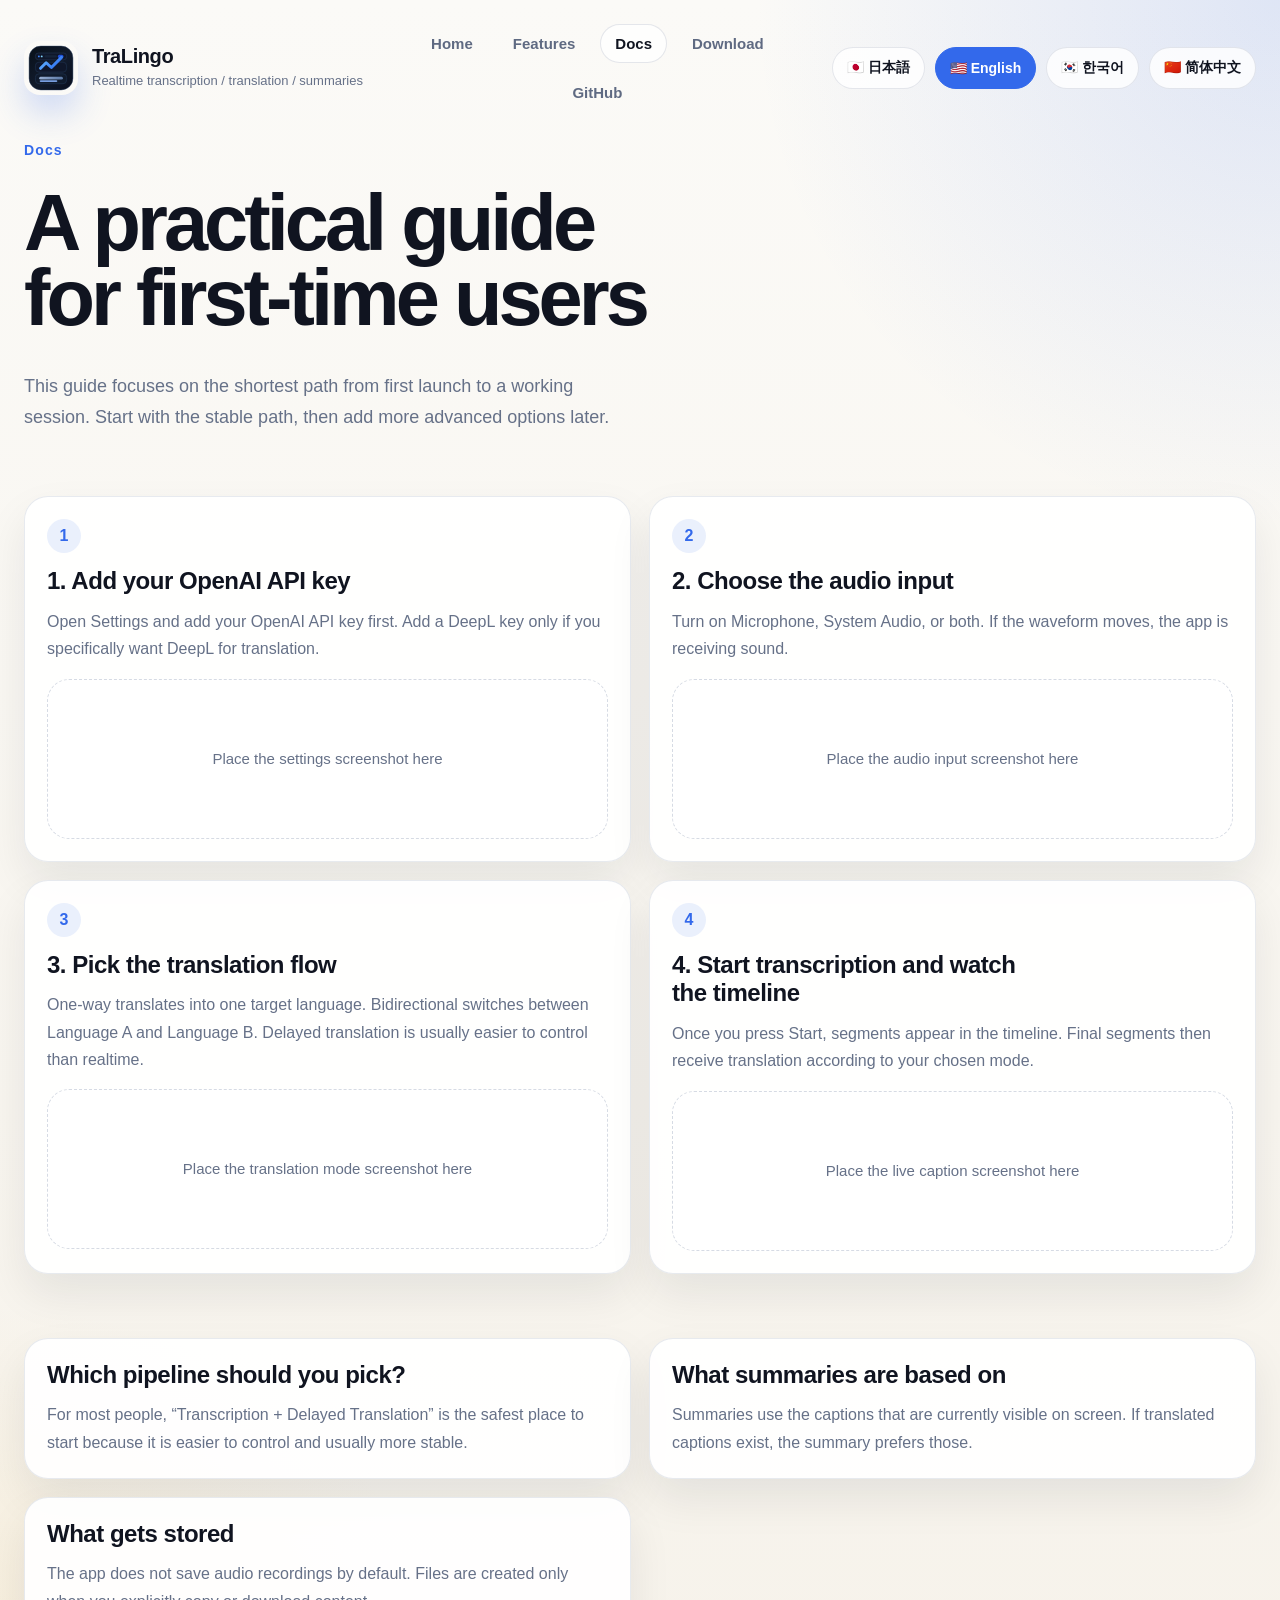
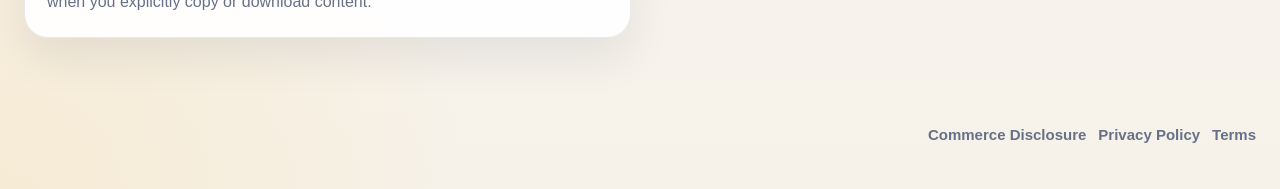
==== site/docs.html @ 06166a8a "release: publish site and dmg" ====
<!DOCTYPE html>
<html lang="ja" data-page="docs">
  <head>
    <meta charset="UTF-8" />
    <meta name="viewport" content="width=device-width, initial-scale=1.0" />
    <title>TraLingo | Docs</title>
    <link rel="icon" type="image/png" href="./assets/favicon.png" />
    <link rel="stylesheet" href="./styles.css" />
  </head>
  <body>
    <header class="site-header">
      <a class="brand-wrap" href="./index.html" aria-label="TraLingo Home">
        <img class="brand-mark" src="./assets/logo.svg" alt="TraLingo" />
        <div class="brand-copy">
          <div class="brand-name">TraLingo</div>
          <div class="brand-tag" data-i18n="brand_tag"></div>
        </div>
      </a>
      <nav class="nav-links">
        <a href="./index.html" data-i18n="nav_home"></a>
        <a href="./features.html" data-i18n="nav_features"></a>
        <a href="./docs.html" data-i18n="nav_docs"></a>
        <a href="https://github.com/nococoanolife/TraLingo/releases/latest" target="_blank" rel="noreferrer" data-i18n="nav_download"></a>
        <a href="https://github.com/nococoanolife/TraLingo" target="_blank" rel="noreferrer" data-i18n="nav_github"></a>
      </nav>
      <div class="lang-switcher">
        <button data-lang="ja">🇯🇵 日本語</button>
        <button data-lang="en">🇺🇸 English</button>
        <button data-lang="ko">🇰🇷 한국어</button>
        <button data-lang="zh">🇨🇳 简体中文</button>
      </div>
    </header>

    <main class="legal-main">
      <section class="section-intro">
        <div class="eyebrow" data-i18n="docs_eyebrow"></div>
        <h1 data-i18n="docs_title"></h1>
        <p class="lede" data-i18n="docs_intro"></p>
      </section>

      <section class="steps-grid">
        <article class="step-card">
          <span class="story-step">1</span>
          <h3 data-i18n="docs_step_1_title"></h3>
          <p data-i18n="docs_step_1_body"></p>
          <div class="shot-placeholder small" data-i18n="docs_shot_1"></div>
        </article>
        <article class="step-card">
          <span class="story-step">2</span>
          <h3 data-i18n="docs_step_2_title"></h3>
          <p data-i18n="docs_step_2_body"></p>
          <div class="shot-placeholder small" data-i18n="docs_shot_2"></div>
        </article>
        <article class="step-card">
          <span class="story-step">3</span>
          <h3 data-i18n="docs_step_3_title"></h3>
          <p data-i18n="docs_step_3_body"></p>
          <div class="shot-placeholder small" data-i18n="docs_shot_3"></div>
        </article>
        <article class="step-card">
          <span class="story-step">4</span>
          <h3 data-i18n="docs_step_4_title"></h3>
          <p data-i18n="docs_step_4_body"></p>
          <div class="shot-placeholder small" data-i18n="docs_shot_4"></div>
        </article>
      </section>

      <section class="feature-detail-grid">
        <article class="feature-detail-card">
          <h3 data-i18n="docs_mode_title"></h3>
          <p data-i18n="docs_mode_body"></p>
        </article>
        <article class="feature-detail-card">
          <h3 data-i18n="docs_summary_title"></h3>
          <p data-i18n="docs_summary_body"></p>
        </article>
        <article class="feature-detail-card">
          <h3 data-i18n="docs_export_title"></h3>
          <p data-i18n="docs_export_body"></p>
        </article>
      </section>
    </main>

    <footer class="site-footer">
      <div class="footer-links">
        <a href="./tokusho.html" data-i18n="nav_tokusho"></a>
        <a href="./privacy.html" data-i18n="nav_privacy"></a>
        <a href="./terms.html" data-i18n="nav_terms"></a>
      </div>
    </footer>

    <script src="./app.js"></script>
  </body>
</html>
---- site/styles.css ----
:root {
  color-scheme: light;
  --bg: #f6f2ea;
  --bg-top: #fbfaf7;
  --panel: rgba(255, 255, 255, 0.92);
  --panel-strong: rgba(255, 255, 255, 0.98);
  --border: rgba(44, 62, 102, 0.12);
  --text: #101420;
  --muted: #667188;
  --accent: #3369eb;
  --accent-soft: rgba(51, 105, 235, 0.1);
  --shadow: rgba(18, 28, 44, 0.12);
  --ok: #0f9169;
}

* {
  box-sizing: border-box;
}

html,
body {
  margin: 0;
  min-height: 100%;
  background:
    radial-gradient(circle at top right, rgba(51, 105, 235, 0.14), transparent 24%),
    radial-gradient(circle at bottom left, rgba(246, 204, 114, 0.18), transparent 22%),
    linear-gradient(180deg, var(--bg-top) 0%, var(--bg) 100%);
  color: var(--text);
  font-family:
    "SF Pro Display",
    "Avenir Next",
    "Helvetica Neue",
    "Noto Sans JP",
    "Noto Sans KR",
    "PingFang SC",
    sans-serif;
}

a {
  color: inherit;
  text-decoration: none;
}

img {
  max-width: 100%;
  display: block;
}

h1,
h2,
h3,
p {
  margin: 0;
}

.site-header,
.page,
.legal-main,
.site-footer {
  width: min(1400px, calc(100vw - 48px));
  margin: 0 auto;
}

.site-header {
  display: grid;
  grid-template-columns: auto 1fr auto;
  align-items: center;
  gap: 18px;
  padding: 24px 0 0;
}

.brand-wrap {
  display: inline-flex;
  align-items: center;
  gap: 14px;
  min-width: 0;
}

.brand-mark {
  width: 54px;
  height: 54px;
  border-radius: 16px;
  box-shadow: 0 18px 34px rgba(51, 105, 235, 0.22);
  flex-shrink: 0;
}

.brand-copy {
  min-width: 0;
}

.brand-name {
  font-size: 20px;
  font-weight: 800;
  letter-spacing: -0.02em;
}

.brand-tag {
  margin-top: 4px;
  font-size: 13px;
  line-height: 1.45;
  color: var(--muted);
}

.nav-links {
  display: inline-flex;
  align-items: center;
  justify-content: center;
  gap: 10px;
  flex-wrap: wrap;
  min-width: 0;
}

.nav-links a {
  padding: 10px 14px;
  border: 1px solid transparent;
  border-radius: 999px;
  font-size: 15px;
  font-weight: 700;
  color: #5f6a82;
  transition: background 160ms ease, border-color 160ms ease, color 160ms ease;
}

.nav-links a:hover,
.nav-links a.active {
  background: rgba(255, 255, 255, 0.76);
  border-color: var(--border);
  color: var(--text);
}

.lang-switcher {
  display: inline-flex;
  align-items: center;
  gap: 10px;
  flex-wrap: wrap;
  justify-content: flex-end;
}

.lang-switcher button {
  border: 1px solid var(--border);
  background: rgba(255, 255, 255, 0.82);
  color: var(--text);
  border-radius: 999px;
  min-height: 42px;
  padding: 0 14px;
  font-size: 14px;
  font-weight: 700;
  cursor: pointer;
  transition: transform 160ms ease, border-color 160ms ease, background 160ms ease;
}

.lang-switcher button:hover {
  transform: translateY(-1px);
}

.lang-switcher button.active {
  background: var(--accent);
  border-color: var(--accent);
  color: #fff;
}

.page,
.legal-main {
  padding: 30px 0 88px;
}

.hero {
  display: grid;
  grid-template-columns: minmax(0, 0.88fr) minmax(0, 1.12fr);
  gap: 34px;
  align-items: center;
}

.eyebrow {
  font-size: 14px;
  font-weight: 800;
  color: var(--accent);
  letter-spacing: 0.08em;
}

h1 {
  margin-top: 16px;
  font-size: clamp(44px, 6.2vw, 92px);
  line-height: 0.94;
  letter-spacing: -0.05em;
  max-width: 680px;
}

h2 {
  font-size: clamp(32px, 3.2vw, 48px);
  line-height: 1;
  letter-spacing: -0.04em;
}

h3 {
  font-size: 24px;
  line-height: 1.2;
  letter-spacing: -0.02em;
}

.lede,
.story-card p,
.feature-card p,
.feature-detail-card p,
.download-copy p,
.support-panel p,
.legal-card p,
.step-card p {
  color: var(--muted);
  line-height: 1.7;
}

.lede {
  margin-top: 24px;
  max-width: 620px;
  font-size: 18px;
}

.hero-points,
.cta-row,
.download-actions,
.footer-links {
  display: flex;
  gap: 12px;
  flex-wrap: wrap;
}

.hero-points {
  margin-top: 24px;
}

.hero-points span {
  padding: 10px 14px;
  border-radius: 999px;
  background: rgba(255, 255, 255, 0.76);
  border: 1px solid var(--border);
  color: #5f6a82;
  font-size: 14px;
  font-weight: 700;
}

.cta-row {
  margin-top: 28px;
}

.button {
  display: inline-flex;
  align-items: center;
  justify-content: center;
  min-height: 50px;
  padding: 0 22px;
  border-radius: 999px;
  font-weight: 800;
  transition: transform 160ms ease;
}

.button:hover {
  transform: translateY(-1px);
}

.button.primary {
  background: linear-gradient(180deg, #3b75ff, #2558d9);
  color: #fff;
  box-shadow: 0 18px 34px rgba(37, 88, 217, 0.22);
}

.button.secondary {
  background: rgba(255, 255, 255, 0.82);
  border: 1px solid var(--border);
  color: var(--text);
}

.hero-shot {
  width: min(100%, 860px);
  margin-left: auto;
  padding: 20px;
  border-radius: 34px;
  background: linear-gradient(180deg, rgba(255, 255, 255, 0.76), rgba(255, 255, 255, 0.44));
  border: 1px solid rgba(255, 255, 255, 0.92);
  box-shadow: 0 34px 80px var(--shadow);
  backdrop-filter: blur(18px);
  overflow: hidden;
}

.app-shell {
  border-radius: 28px;
  padding: 18px;
  background: linear-gradient(145deg, #fafcff 0%, #eef4ff 52%, #f9f5ee 100%);
  border: 1px solid rgba(92, 112, 152, 0.14);
  overflow: hidden;
}

.app-topbar {
  display: flex;
  justify-content: space-between;
  align-items: center;
  gap: 14px;
  padding: 12px 14px;
  border-radius: 18px;
  background: rgba(255, 255, 255, 0.92);
  border: 1px solid rgba(96, 120, 168, 0.14);
}

.app-left {
  display: flex;
  align-items: center;
  gap: 10px;
  min-width: 0;
}

.app-menu {
  width: 38px;
  height: 38px;
  border-radius: 12px;
  display: inline-flex;
  align-items: center;
  justify-content: center;
  background: #fff;
  border: 1px solid rgba(86, 104, 142, 0.12);
  font-size: 18px;
}

.app-title {
  font-size: 14px;
  font-weight: 800;
}

.app-badge {
  padding: 6px 10px;
  border-radius: 999px;
  background: var(--accent-soft);
  color: var(--accent);
  font-size: 12px;
  font-weight: 800;
}

.app-model-chip {
  min-width: 0;
  width: min(100%, 380px);
  padding: 10px 14px;
  border-radius: 18px;
  background: rgba(255, 255, 255, 0.88);
  border: 1px solid rgba(86, 104, 142, 0.12);
}

.app-chip-label {
  font-size: 12px;
  color: var(--muted);
  font-weight: 700;
}

.app-chip-value {
  margin-top: 4px;
  font-size: 15px;
  font-weight: 800;
  line-height: 1.35;
  overflow-wrap: anywhere;
}

.app-body {
  display: grid;
  grid-template-columns: 176px minmax(0, 1fr);
  gap: 14px;
  margin-top: 14px;
  min-width: 0;
}

.app-sidebar {
  width: auto;
  min-width: 0;
  display: flex;
  flex-direction: column;
  gap: 12px;
}

.sidebar-card,
.caption-card,
.story-card,
.feature-card,
.feature-detail-card,
.download-panel,
.support-panel,
.legal-card,
.step-card {
  border: 1px solid rgba(86, 104, 142, 0.14);
  background: var(--panel);
  box-shadow: 0 20px 44px rgba(16, 24, 40, 0.08);
}

.sidebar-card,
.story-card,
.feature-card,
.feature-detail-card,
.support-panel,
.legal-card,
.step-card {
  padding: 22px;
  border-radius: 24px;
}

.sidebar-title,
.caption-label {
  font-size: 13px;
  font-weight: 800;
  color: var(--accent);
}

.audio-toggle {
  position: relative;
  width: 100%;
  min-height: 56px;
  margin-top: 14px;
  border-radius: 16px;
  border: 1px solid rgba(86, 104, 142, 0.14);
  background: #fff;
  color: var(--text);
  cursor: pointer;
  overflow: hidden;
  font-size: 16px;
  font-weight: 800;
}

.audio-toggle.active {
  background: linear-gradient(180deg, #2f66e7, #2256d8);
  color: #fff;
}

.audio-toggle > span:last-child {
  position: relative;
  z-index: 1;
}

.audio-wave {
  position: absolute;
  inset: 0;
  display: flex;
  align-items: center;
  justify-content: stretch;
  gap: 4px;
  padding: 0 14px;
  opacity: 0.36;
}

.audio-wave i {
  display: block;
  width: 6px;
  height: 30%;
  border-radius: 999px;
  background: linear-gradient(180deg, #8cb3ff 0%, #2f66e7 100%);
}

.audio-wave i.mid {
  height: 56%;
}

.audio-wave i.tall {
  height: 86%;
}

.sidebar-row {
  display: flex;
  flex-direction: column;
  align-items: flex-start;
  margin-top: 10px;
  gap: 4px;
  font-size: 14px;
  color: var(--muted);
}

.sidebar-row strong {
  color: var(--text);
  text-align: left;
  line-height: 1.35;
  overflow-wrap: anywhere;
}

.sidebar-row .ok {
  color: var(--ok);
}

.caption-panel {
  flex: 1;
  display: flex;
  flex-direction: column;
  gap: 12px;
  min-width: 0;
}

.status-rail {
  padding: 14px 16px;
  border-radius: 16px;
  background: rgba(47, 102, 231, 0.08);
  border: 1px solid rgba(71, 116, 217, 0.18);
  color: #3157a5;
  font-size: 15px;
  line-height: 1.5;
  font-weight: 700;
  overflow-wrap: anywhere;
}

.caption-card {
  padding: 22px;
  border-radius: 24px;
  min-width: 0;
  overflow: hidden;
}

.caption-head {
  display: flex;
  justify-content: space-between;
  align-items: center;
  gap: 10px;
  margin-bottom: 12px;
}

.caption-meta {
  font-size: 14px;
  color: var(--muted);
  font-weight: 700;
}

.original-text,
.translated-text {
  font-size: 22px;
  line-height: 1.45;
  word-break: break-word;
  overflow-wrap: anywhere;
}

.original-text {
  font-weight: 760;
  color: #1f2b44;
}

.translated-text {
  font-weight: 760;
  color: #255edd;
}

.summary-card p {
  font-size: 17px;
  color: var(--muted);
}

.story,
.feature-strip,
.download-grid,
.legal-page,
.feature-detail-grid,
.steps-grid,
.screenshot-section {
  margin-top: 64px;
}

.section-intro {
  display: flex;
  flex-direction: column;
  gap: 12px;
  margin-bottom: 26px;
}

.section-intro.compact {
  margin-bottom: 18px;
}

.story-grid,
.feature-strip,
.feature-detail-grid,
.steps-grid,
.screenshot-grid,
.download-grid {
  display: grid;
  grid-template-columns: repeat(3, minmax(0, 1fr));
  gap: 18px;
}

.story-step {
  display: inline-flex;
  align-items: center;
  justify-content: center;
  width: 34px;
  height: 34px;
  border-radius: 999px;
  background: var(--accent-soft);
  color: var(--accent);
  font-weight: 800;
  margin-bottom: 14px;
}

.story-card h3,
.feature-card h3,
.feature-detail-card h3,
.step-card h3 {
  max-width: 28ch;
}

.story-card p,
.feature-card p,
.feature-detail-card p,
.step-card p {
  margin-top: 12px;
  font-size: 16px;
}

.download-grid {
  grid-template-columns: minmax(0, 1.3fr) minmax(320px, 0.7fr);
}

.download-panel,
.support-panel {
  display: flex;
  flex-direction: column;
  justify-content: space-between;
  gap: 20px;
}

.download-panel {
  padding: 28px;
  border-radius: 30px;
}

.download-copy p,
.support-panel p {
  font-size: 17px;
}

.support-panel {
  min-height: 100%;
}

.screenshot-grid {
  grid-template-columns: repeat(3, minmax(0, 1fr));
}

.shot-placeholder {
  min-height: 220px;
  border-radius: 22px;
  border: 1px dashed rgba(86, 104, 142, 0.24);
  background: rgba(255, 255, 255, 0.64);
  display: flex;
  align-items: center;
  justify-content: center;
  padding: 24px;
  color: var(--muted);
  font-size: 15px;
  line-height: 1.6;
  text-align: center;
}

.shot-placeholder.small {
  min-height: 160px;
  margin-top: 16px;
}

.site-footer {
  display: flex;
  justify-content: flex-end;
  padding: 0 0 46px;
}

.footer-links {
  justify-content: flex-end;
}

.footer-links a {
  color: var(--muted);
  font-size: 15px;
  font-weight: 600;
}

.legal-page {
  display: flex;
  flex-direction: column;
  gap: 18px;
}

.legal-card h3 {
  font-size: 20px;
  margin-bottom: 10px;
}

.legal-card p,
.legal-card li,
.legal-card dd {
  font-size: 16px;
  color: var(--muted);
  line-height: 1.75;
}

.legal-card dl {
  display: grid;
  grid-template-columns: 200px 1fr;
  gap: 12px 18px;
}

.legal-card dt {
  font-weight: 800;
}

.legal-note {
  padding: 14px 16px;
  border-radius: 16px;
  background: rgba(47, 102, 231, 0.08);
  border: 1px solid rgba(71, 116, 217, 0.18);
  color: #3157a5;
  font-size: 14px;
  line-height: 1.55;
}

@media (max-width: 1280px) {
  .hero {
    grid-template-columns: 1fr;
  }

  .story-grid,
  .feature-strip,
  .feature-detail-grid,
  .steps-grid,
  .screenshot-grid,
  .download-grid {
    grid-template-columns: 1fr 1fr;
  }
}

@media (max-width: 920px) {
  .site-header {
    grid-template-columns: 1fr;
    justify-items: start;
  }

  .nav-links,
  .lang-switcher {
    justify-content: flex-start;
  }

  .story-grid,
  .feature-strip,
  .feature-detail-grid,
  .steps-grid,
  .screenshot-grid,
  .download-grid {
    grid-template-columns: 1fr;
  }

  .app-body {
    flex-direction: column;
    grid-template-columns: 1fr;
  }

  .app-sidebar {
    width: 100%;
  }
}

@media (max-width: 640px) {
  .site-header,
  .page,
  .legal-main,
  .site-footer {
    width: min(100vw - 28px, 100%);
  }

  .brand-wrap {
    gap: 10px;
  }

  .brand-mark {
    width: 46px;
    height: 46px;
  }

  .brand-name {
    font-size: 18px;
  }

  .app-topbar {
    flex-direction: column;
    align-items: flex-start;
  }

  .app-model-chip {
    min-width: 0;
    width: 100%;
  }

  .legal-card dl {
    grid-template-columns: 1fr;
  }
}
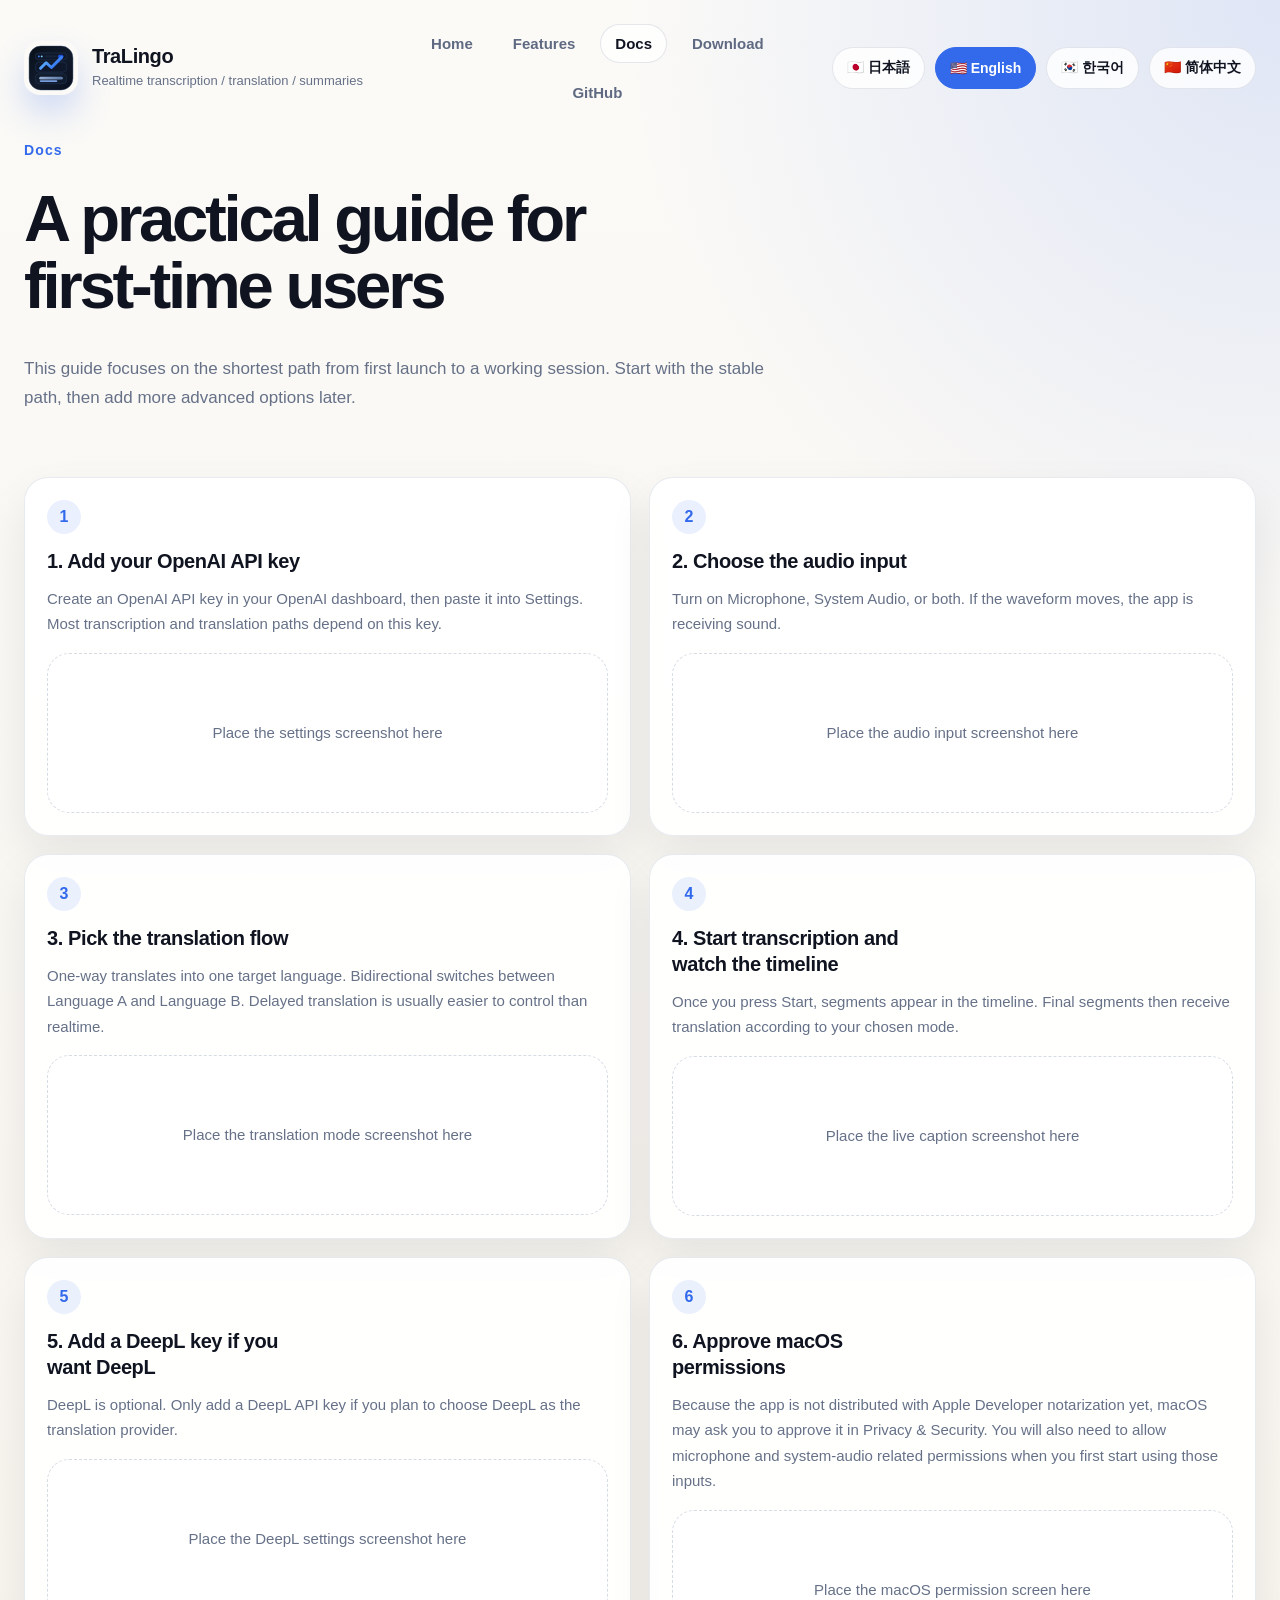
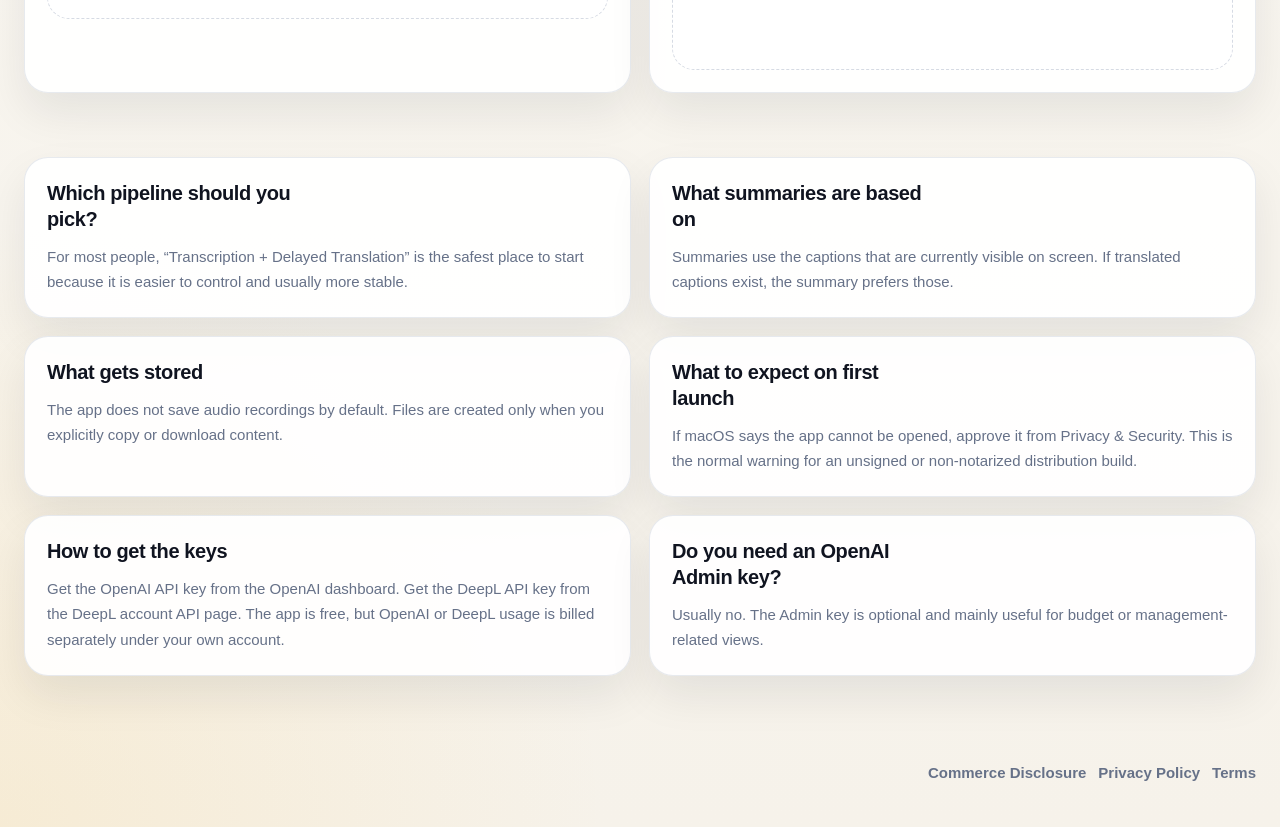
==== commit ebe3d3ef: "docs: refine public site copy and layout" ====
--- a/site/docs.html
+++ b/site/docs.html
@@ -63,6 +63,18 @@
           <p data-i18n="docs_step_4_body"></p>
           <div class="shot-placeholder small" data-i18n="docs_shot_4"></div>
         </article>
+        <article class="step-card">
+          <span class="story-step">5</span>
+          <h3 data-i18n="docs_step_5_title"></h3>
+          <p data-i18n="docs_step_5_body"></p>
+          <div class="shot-placeholder small" data-i18n="docs_shot_5"></div>
+        </article>
+        <article class="step-card">
+          <span class="story-step">6</span>
+          <h3 data-i18n="docs_step_6_title"></h3>
+          <p data-i18n="docs_step_6_body"></p>
+          <div class="shot-placeholder small" data-i18n="docs_shot_6"></div>
+        </article>
       </section>
 
       <section class="feature-detail-grid">
@@ -78,6 +90,18 @@
           <h3 data-i18n="docs_export_title"></h3>
           <p data-i18n="docs_export_body"></p>
         </article>
+        <article class="feature-detail-card">
+          <h3 data-i18n="docs_permission_title"></h3>
+          <p data-i18n="docs_permission_body"></p>
+        </article>
+        <article class="feature-detail-card">
+          <h3 data-i18n="docs_keys_title"></h3>
+          <p data-i18n="docs_keys_body"></p>
+        </article>
+        <article class="feature-detail-card">
+          <h3 data-i18n="docs_admin_title"></h3>
+          <p data-i18n="docs_admin_body"></p>
+        </article>
       </section>
     </main>
 
--- a/site/styles.css
+++ b/site/styles.css
@@ -179,21 +179,21 @@
 
 h1 {
   margin-top: 16px;
-  font-size: clamp(44px, 6.2vw, 92px);
-  line-height: 0.94;
+  font-size: clamp(36px, 5.1vw, 72px);
+  line-height: 1.02;
   letter-spacing: -0.05em;
   max-width: 680px;
 }
 
 h2 {
-  font-size: clamp(32px, 3.2vw, 48px);
-  line-height: 1;
+  font-size: clamp(28px, 2.8vw, 40px);
+  line-height: 1.05;
   letter-spacing: -0.04em;
 }
 
 h3 {
-  font-size: 24px;
-  line-height: 1.2;
+  font-size: 20px;
+  line-height: 1.3;
   letter-spacing: -0.02em;
 }
 
@@ -211,8 +211,8 @@
 
 .lede {
   margin-top: 24px;
-  max-width: 620px;
-  font-size: 18px;
+  max-width: 740px;
+  font-size: 17px;
 }
 
 .hero-points,
@@ -569,8 +569,12 @@
 .screenshot-grid,
 .download-grid {
   display: grid;
+  grid-template-columns: repeat(2, minmax(0, 1fr));
+  gap: 18px;
+}
+
+.story-grid {
   grid-template-columns: repeat(3, minmax(0, 1fr));
-  gap: 18px;
 }
 
 .story-step {
@@ -590,7 +594,7 @@
 .feature-card h3,
 .feature-detail-card h3,
 .step-card h3 {
-  max-width: 28ch;
+  max-width: 24ch;
 }
 
 .story-card p,
@@ -598,7 +602,13 @@
 .feature-detail-card p,
 .step-card p {
   margin-top: 12px;
-  font-size: 16px;
+  font-size: 15px;
+}
+
+.origin-grid {
+  display: grid;
+  grid-template-columns: repeat(2, minmax(0, 1fr));
+  gap: 18px;
 }
 
 .download-grid {
@@ -716,6 +726,7 @@
   .feature-detail-grid,
   .steps-grid,
   .screenshot-grid,
+  .origin-grid,
   .download-grid {
     grid-template-columns: 1fr 1fr;
   }
@@ -737,6 +748,7 @@
   .feature-detail-grid,
   .steps-grid,
   .screenshot-grid,
+  .origin-grid,
   .download-grid {
     grid-template-columns: 1fr;
   }
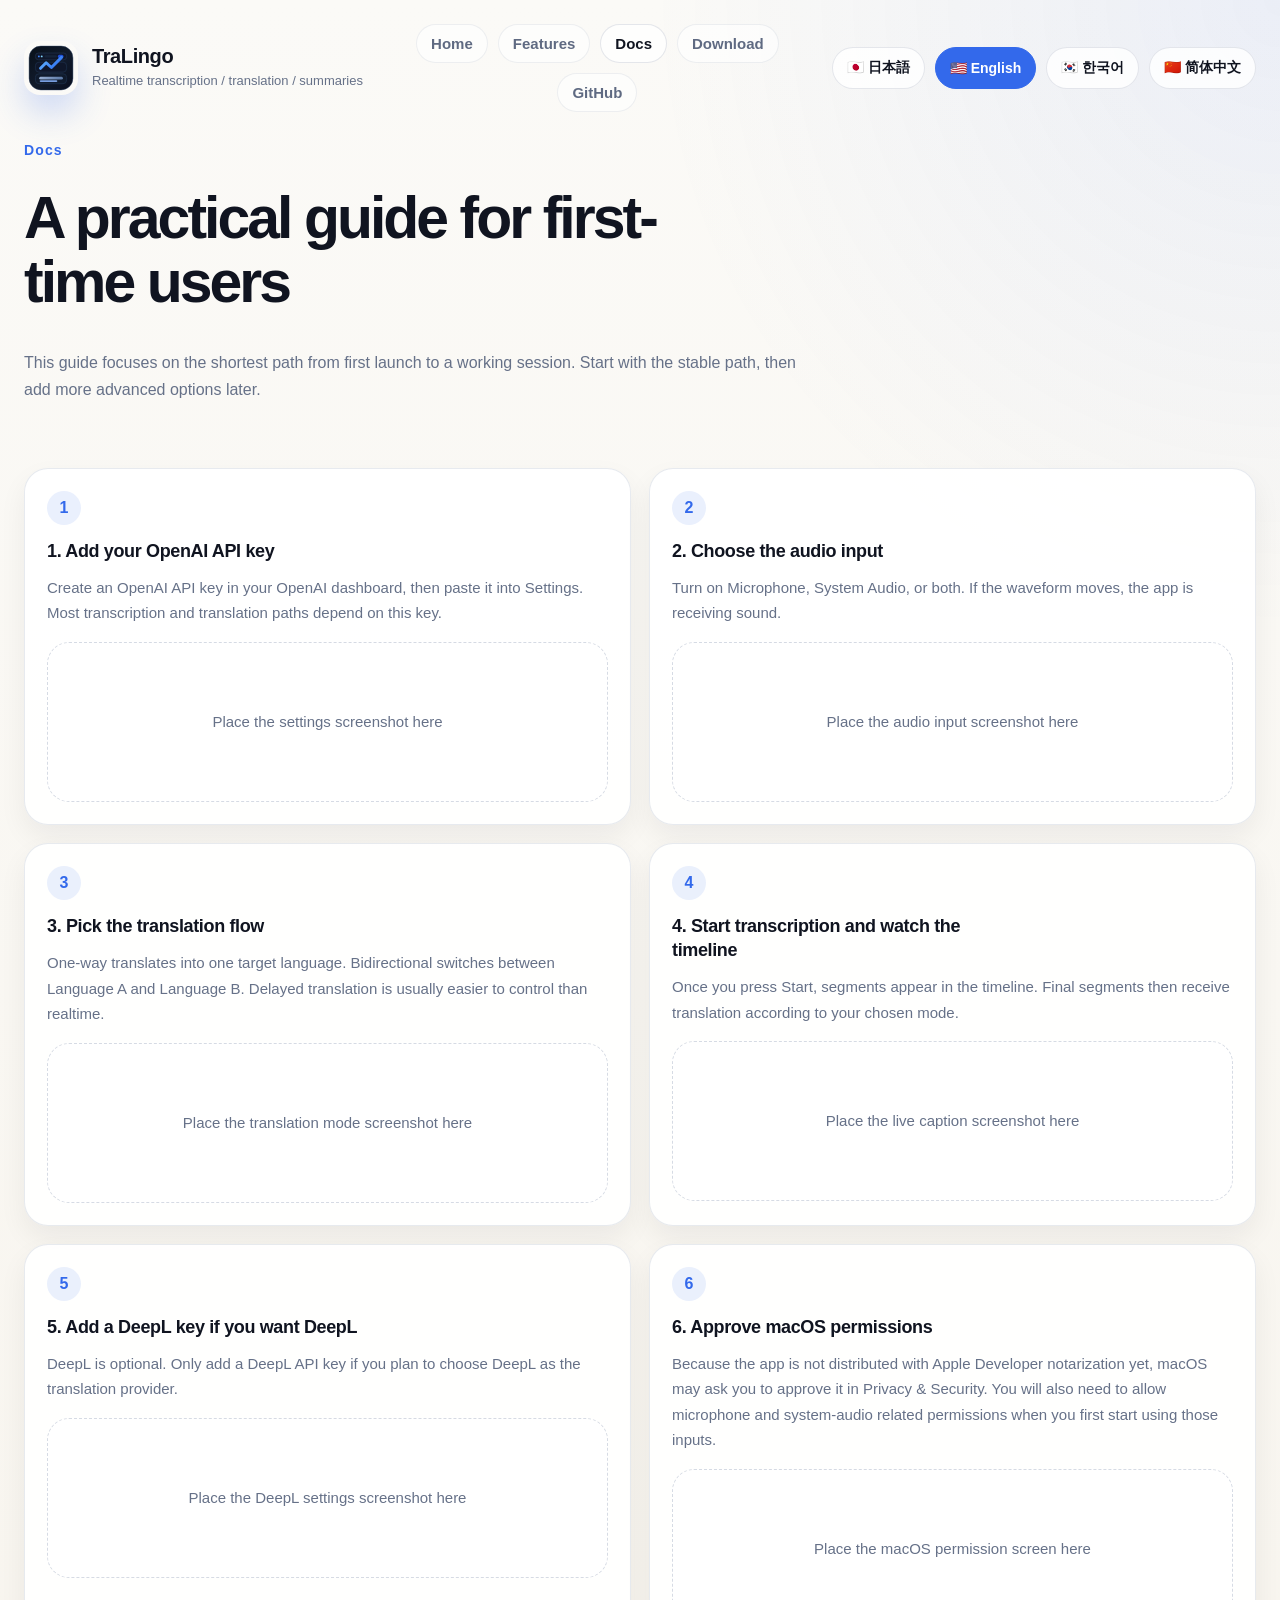
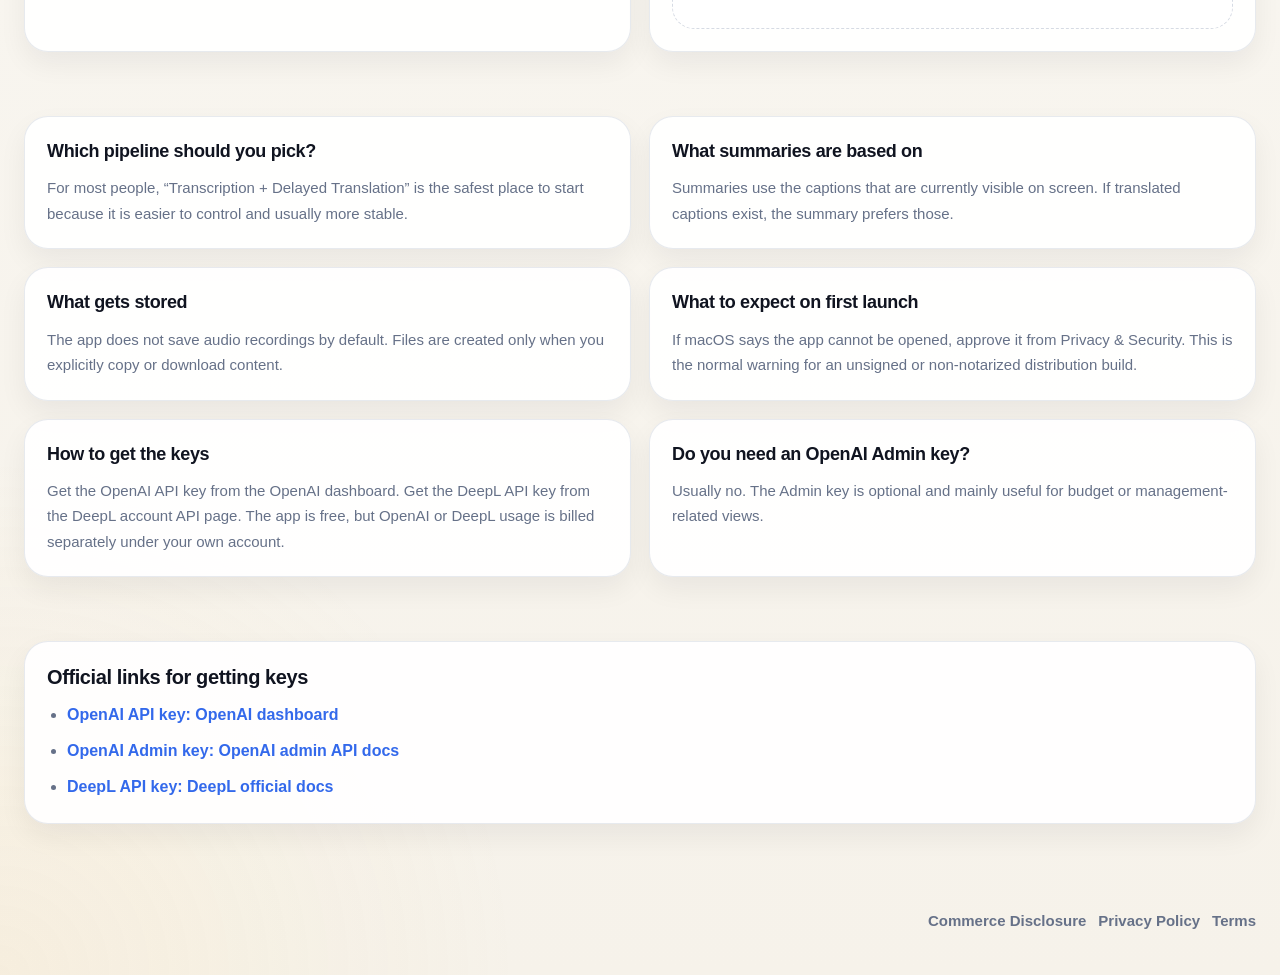
==== commit cee71134: "docs: refine site guidance and copy" ====
--- a/site/docs.html
+++ b/site/docs.html
@@ -103,6 +103,17 @@
           <p data-i18n="docs_admin_body"></p>
         </article>
       </section>
+
+      <section class="legal-page">
+        <article class="legal-card">
+          <h3 data-i18n="docs_links_title"></h3>
+          <ul class="docs-links">
+            <li><a href="https://platform.openai.com/settings/organization/api-keys" target="_blank" rel="noreferrer" data-i18n="docs_link_openai_api"></a></li>
+            <li><a href="https://platform.openai.com/docs/api-reference/admin-api-keys" target="_blank" rel="noreferrer" data-i18n="docs_link_openai_admin"></a></li>
+            <li><a href="https://developers.deepl.com/docs/getting-started/managing-api-keys" target="_blank" rel="noreferrer" data-i18n="docs_link_deepl_api"></a></li>
+          </ul>
+        </article>
+      </section>
     </main>
 
     <footer class="site-footer">
--- a/site/styles.css
+++ b/site/styles.css
@@ -22,8 +22,8 @@
   margin: 0;
   min-height: 100%;
   background:
-    radial-gradient(circle at top right, rgba(51, 105, 235, 0.14), transparent 24%),
-    radial-gradient(circle at bottom left, rgba(246, 204, 114, 0.18), transparent 22%),
+    radial-gradient(circle at top right, rgba(51, 105, 235, 0.08), transparent 22%),
+    radial-gradient(circle at bottom left, rgba(246, 204, 114, 0.1), transparent 18%),
     linear-gradient(180deg, var(--bg-top) 0%, var(--bg) 100%);
   color: var(--text);
   font-family:
@@ -112,11 +112,12 @@
 
 .nav-links a {
   padding: 10px 14px;
-  border: 1px solid transparent;
+  border: 1px solid rgba(44, 62, 102, 0.08);
   border-radius: 999px;
   font-size: 15px;
   font-weight: 700;
   color: #5f6a82;
+  background: rgba(255, 255, 255, 0.58);
   transition: background 160ms ease, border-color 160ms ease, color 160ms ease;
 }
 
@@ -165,8 +166,8 @@
 
 .hero {
   display: grid;
-  grid-template-columns: minmax(0, 0.88fr) minmax(0, 1.12fr);
-  gap: 34px;
+  grid-template-columns: minmax(0, 0.96fr) minmax(0, 1.04fr);
+  gap: 26px;
   align-items: center;
 }
 
@@ -179,21 +180,21 @@
 
 h1 {
   margin-top: 16px;
-  font-size: clamp(36px, 5.1vw, 72px);
-  line-height: 1.02;
+  font-size: clamp(32px, 4.6vw, 60px);
+  line-height: 1.08;
   letter-spacing: -0.05em;
-  max-width: 680px;
+  max-width: 740px;
 }
 
 h2 {
-  font-size: clamp(28px, 2.8vw, 40px);
-  line-height: 1.05;
+  font-size: clamp(26px, 2.5vw, 34px);
+  line-height: 1.12;
   letter-spacing: -0.04em;
 }
 
 h3 {
-  font-size: 20px;
-  line-height: 1.3;
+  font-size: 18px;
+  line-height: 1.35;
   letter-spacing: -0.02em;
 }
 
@@ -211,8 +212,8 @@
 
 .lede {
   margin-top: 24px;
-  max-width: 740px;
-  font-size: 17px;
+  max-width: 780px;
+  font-size: 16px;
 }
 
 .hero-points,
@@ -272,12 +273,12 @@
 .hero-shot {
   width: min(100%, 860px);
   margin-left: auto;
-  padding: 20px;
+  padding: 16px;
   border-radius: 34px;
-  background: linear-gradient(180deg, rgba(255, 255, 255, 0.76), rgba(255, 255, 255, 0.44));
+  background: rgba(255, 255, 255, 0.74);
   border: 1px solid rgba(255, 255, 255, 0.92);
-  box-shadow: 0 34px 80px var(--shadow);
-  backdrop-filter: blur(18px);
+  box-shadow: 0 22px 56px var(--shadow);
+  backdrop-filter: blur(12px);
   overflow: hidden;
 }
 
@@ -383,7 +384,7 @@
 .step-card {
   border: 1px solid rgba(86, 104, 142, 0.14);
   background: var(--panel);
-  box-shadow: 0 20px 44px rgba(16, 24, 40, 0.08);
+  box-shadow: 0 12px 28px rgba(16, 24, 40, 0.06);
 }
 
 .sidebar-card,
@@ -594,7 +595,7 @@
 .feature-card h3,
 .feature-detail-card h3,
 .step-card h3 {
-  max-width: 24ch;
+  max-width: 32ch;
 }
 
 .story-card p,
@@ -694,6 +695,20 @@
   font-size: 16px;
   color: var(--muted);
   line-height: 1.75;
+}
+
+.docs-links {
+  margin: 0;
+  padding-left: 20px;
+}
+
+.docs-links li + li {
+  margin-top: 8px;
+}
+
+.docs-links a {
+  color: var(--accent);
+  font-weight: 700;
 }
 
 .legal-card dl {
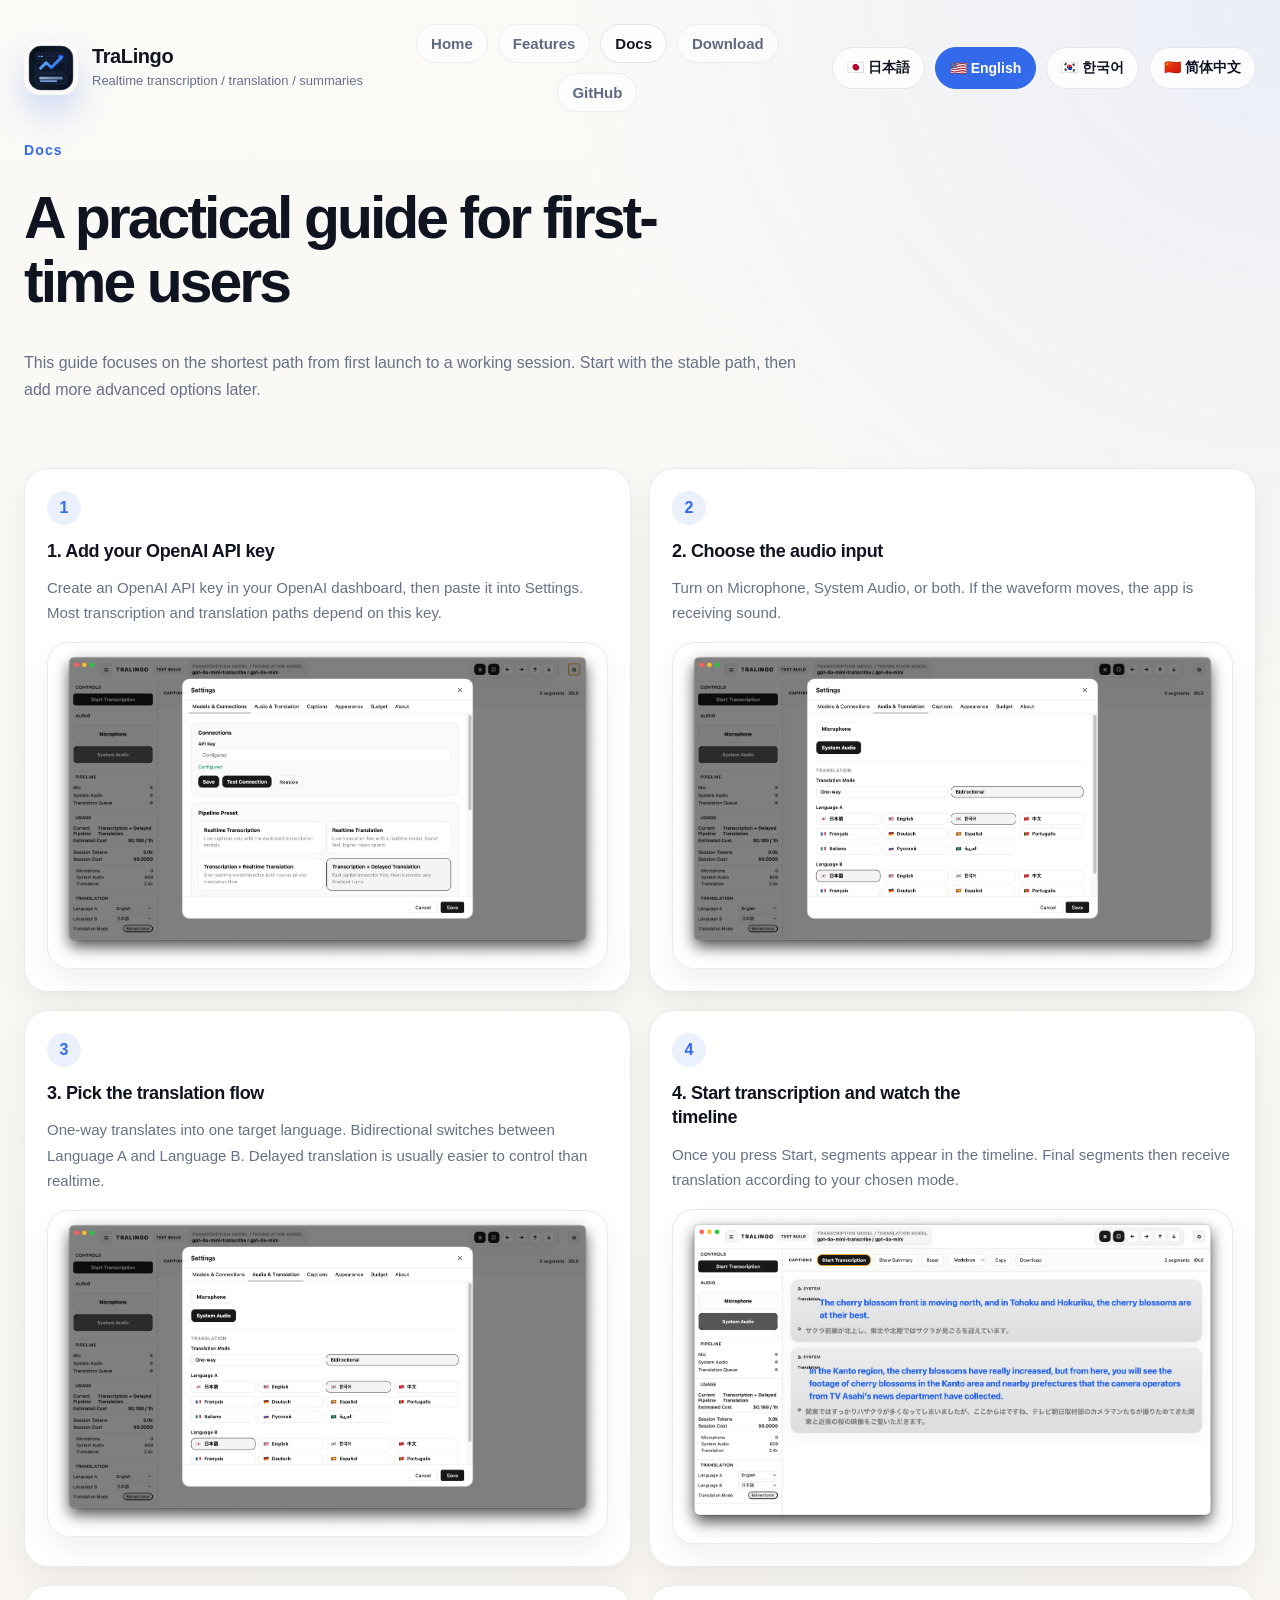
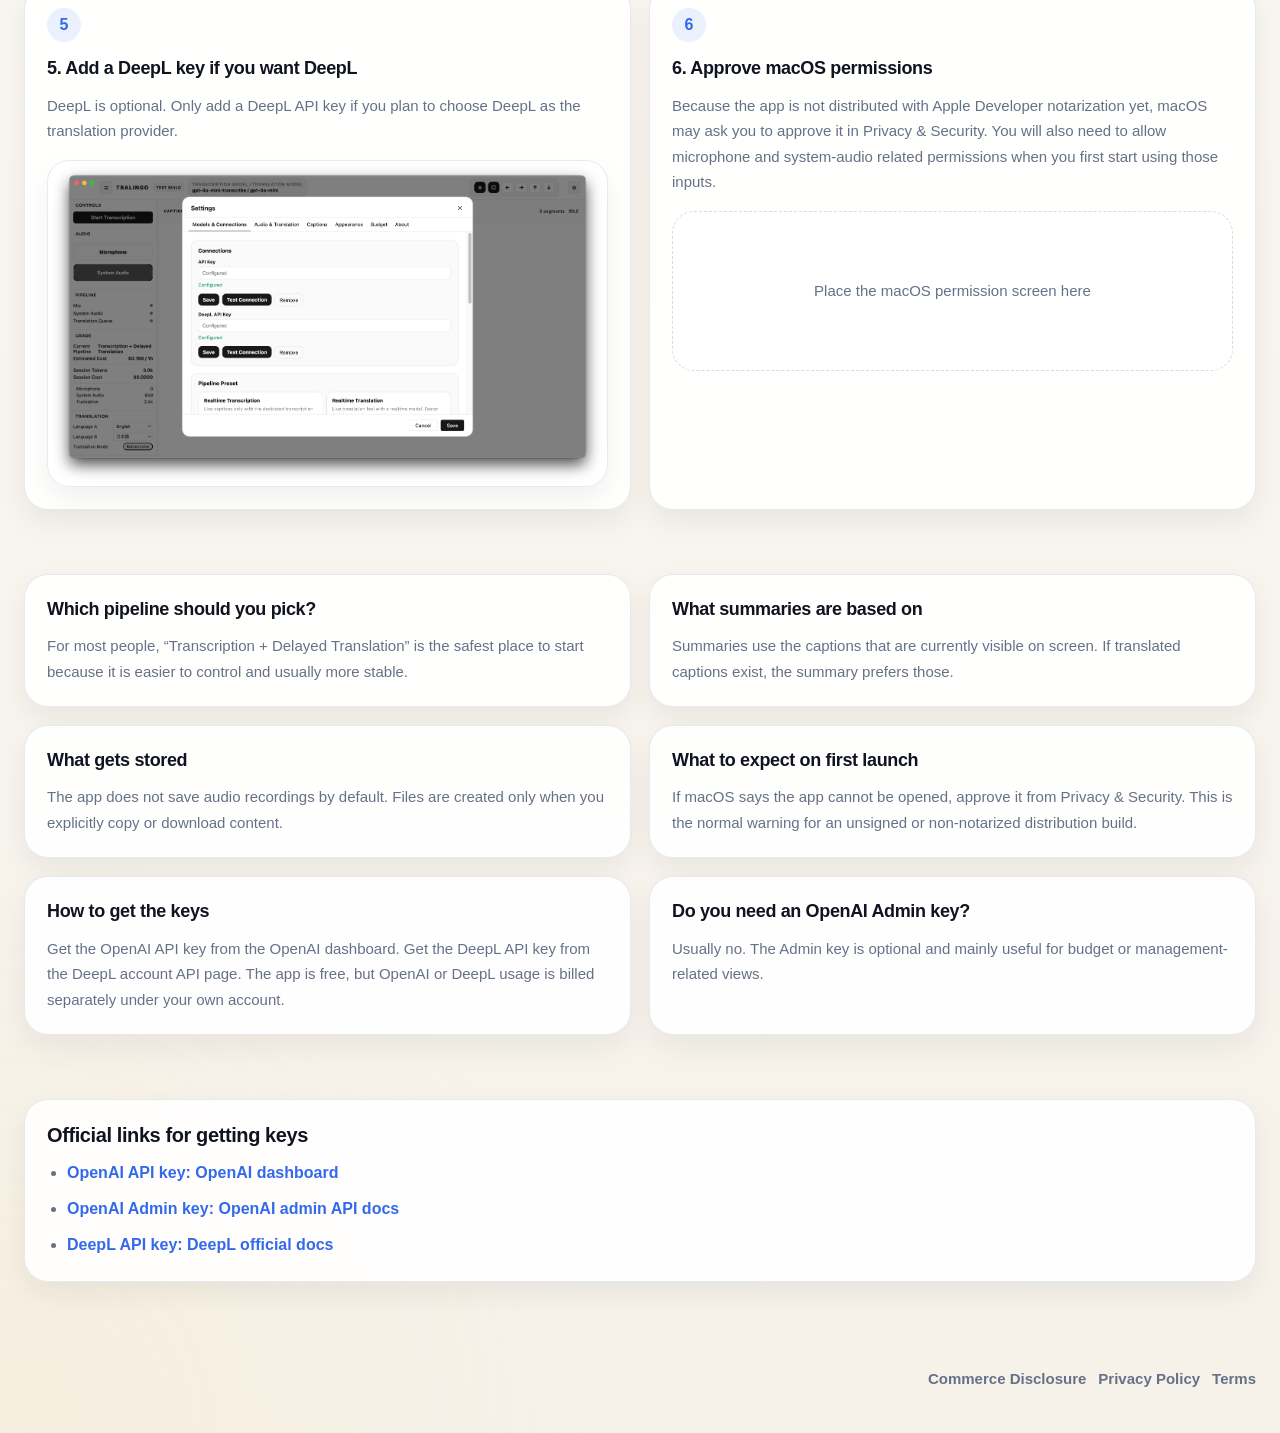
==== commit 0613c9a0: "docs: add screenshots and setup links" ====
--- a/site/docs.html
+++ b/site/docs.html
@@ -43,31 +43,41 @@
           <span class="story-step">1</span>
           <h3 data-i18n="docs_step_1_title"></h3>
           <p data-i18n="docs_step_1_body"></p>
-          <div class="shot-placeholder small" data-i18n="docs_shot_1"></div>
+          <figure class="inline-shot">
+            <img class="screenshot-image" src="./assets/screenshots/setting-models&connections.png" alt="Settings models and connections" />
+          </figure>
         </article>
         <article class="step-card">
           <span class="story-step">2</span>
           <h3 data-i18n="docs_step_2_title"></h3>
           <p data-i18n="docs_step_2_body"></p>
-          <div class="shot-placeholder small" data-i18n="docs_shot_2"></div>
+          <figure class="inline-shot">
+            <img class="screenshot-image" src="./assets/screenshots/setting-audio&translation.png" alt="Settings audio and translation" />
+          </figure>
         </article>
         <article class="step-card">
           <span class="story-step">3</span>
           <h3 data-i18n="docs_step_3_title"></h3>
           <p data-i18n="docs_step_3_body"></p>
-          <div class="shot-placeholder small" data-i18n="docs_shot_3"></div>
+          <figure class="inline-shot">
+            <img class="screenshot-image" src="./assets/screenshots/setting-audio&translation.png" alt="Translation mode settings" />
+          </figure>
         </article>
         <article class="step-card">
           <span class="story-step">4</span>
           <h3 data-i18n="docs_step_4_title"></h3>
           <p data-i18n="docs_step_4_body"></p>
-          <div class="shot-placeholder small" data-i18n="docs_shot_4"></div>
+          <figure class="inline-shot">
+            <img class="screenshot-image" src="./assets/screenshots/home-live-translation.png" alt="Live captions" />
+          </figure>
         </article>
         <article class="step-card">
           <span class="story-step">5</span>
           <h3 data-i18n="docs_step_5_title"></h3>
           <p data-i18n="docs_step_5_body"></p>
-          <div class="shot-placeholder small" data-i18n="docs_shot_5"></div>
+          <figure class="inline-shot">
+            <img class="screenshot-image" src="./assets/screenshots/setting-models&connections-deepl.png" alt="DeepL settings" />
+          </figure>
         </article>
         <article class="step-card">
           <span class="story-step">6</span>
@@ -109,8 +119,8 @@
           <h3 data-i18n="docs_links_title"></h3>
           <ul class="docs-links">
             <li><a href="https://platform.openai.com/settings/organization/api-keys" target="_blank" rel="noreferrer" data-i18n="docs_link_openai_api"></a></li>
-            <li><a href="https://platform.openai.com/docs/api-reference/admin-api-keys" target="_blank" rel="noreferrer" data-i18n="docs_link_openai_admin"></a></li>
-            <li><a href="https://developers.deepl.com/docs/getting-started/managing-api-keys" target="_blank" rel="noreferrer" data-i18n="docs_link_deepl_api"></a></li>
+            <li><a href="https://platform.openai.com/settings/organization/admin-keys" target="_blank" rel="noreferrer" data-i18n="docs_link_openai_admin"></a></li>
+            <li><a href="https://www.deepl.com/en/your-account/keys" target="_blank" rel="noreferrer" data-i18n="docs_link_deepl_api"></a></li>
           </ul>
         </article>
       </section>
--- a/site/styles.css
+++ b/site/styles.css
@@ -662,6 +662,35 @@
   margin-top: 16px;
 }
 
+.screenshot-frame,
+.inline-shot,
+.shot-gallery-card {
+  margin: 0;
+  border-radius: 22px;
+  overflow: hidden;
+  border: 1px solid rgba(86, 104, 142, 0.14);
+  background: rgba(255, 255, 255, 0.82);
+  box-shadow: 0 12px 28px rgba(16, 24, 40, 0.06);
+}
+
+.inline-shot {
+  margin-top: 16px;
+}
+
+.screenshot-image {
+  display: block;
+  width: 100%;
+  height: auto;
+  transition: transform 220ms ease, box-shadow 220ms ease;
+  transform-origin: center center;
+}
+
+.screenshot-frame:hover .screenshot-image,
+.inline-shot:hover .screenshot-image,
+.shot-gallery-card:hover .screenshot-image {
+  transform: scale(1.18);
+}
+
 .site-footer {
   display: flex;
   justify-content: flex-end;
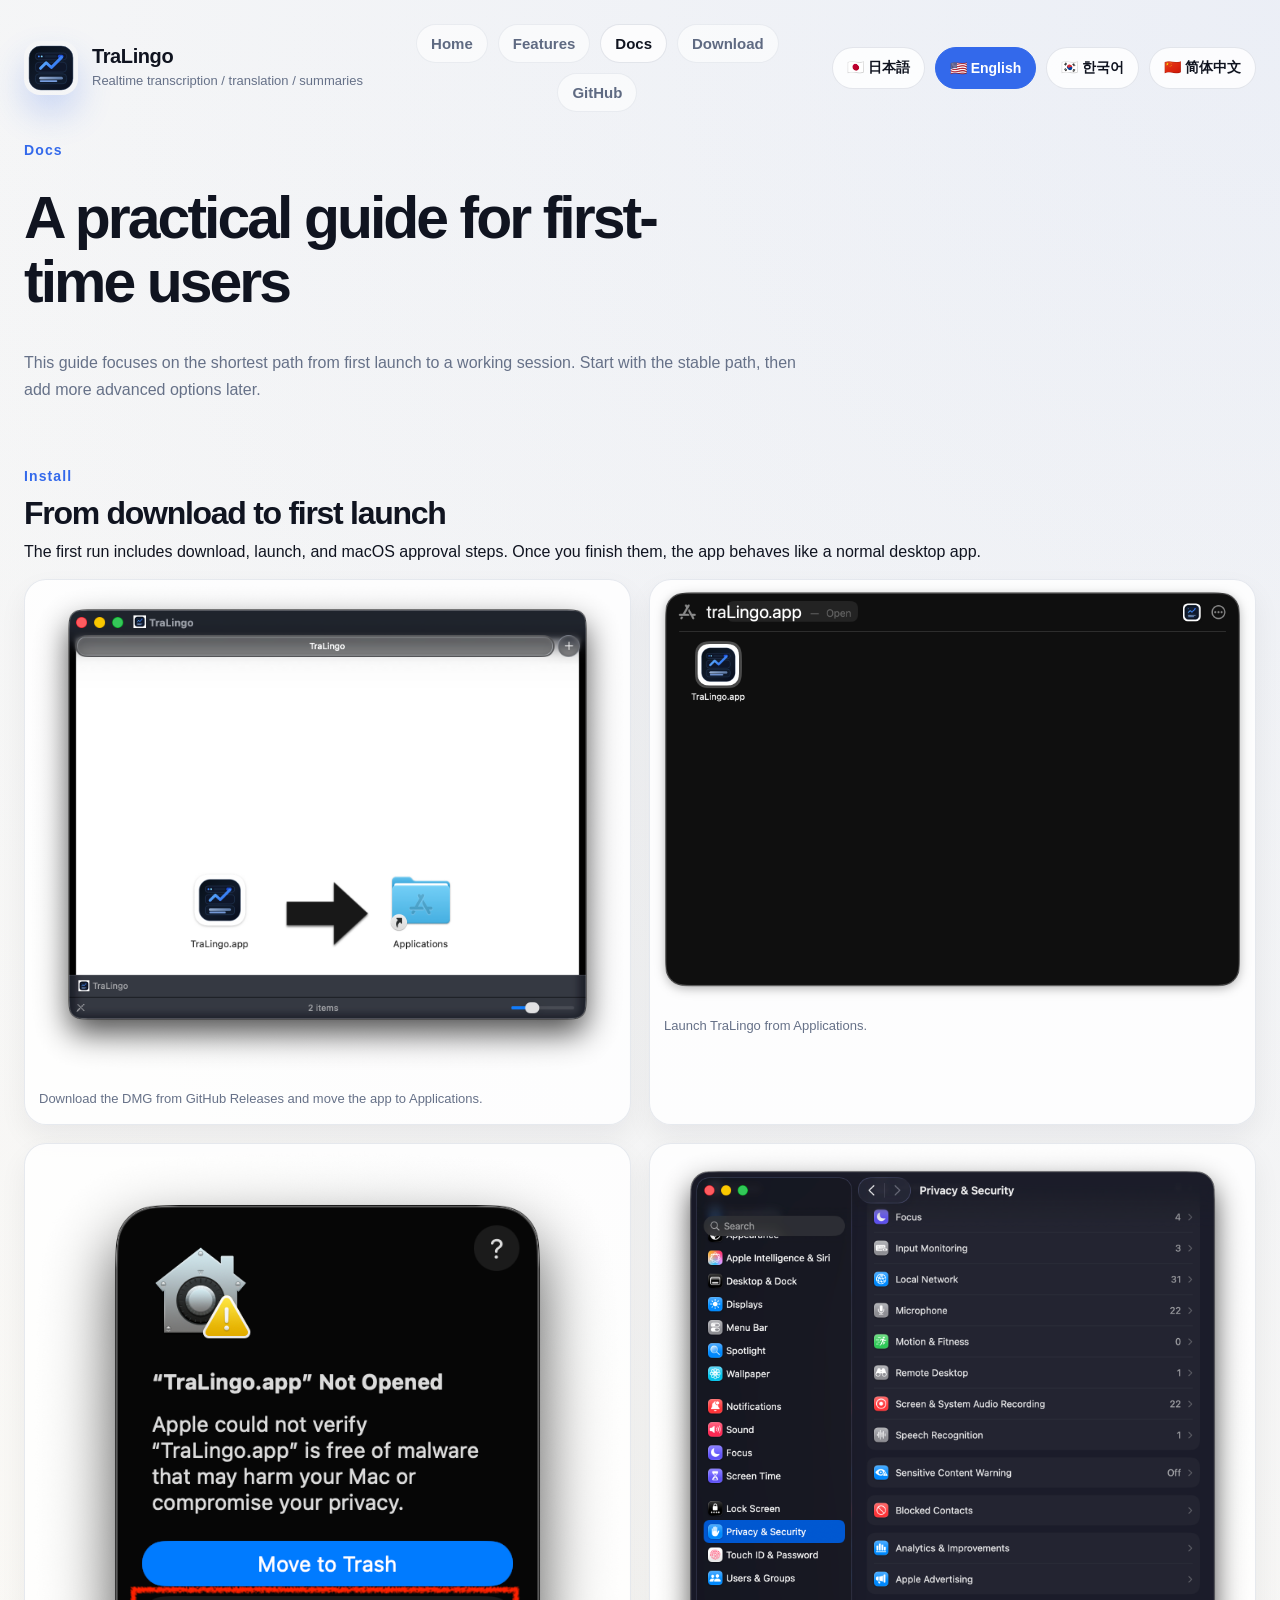
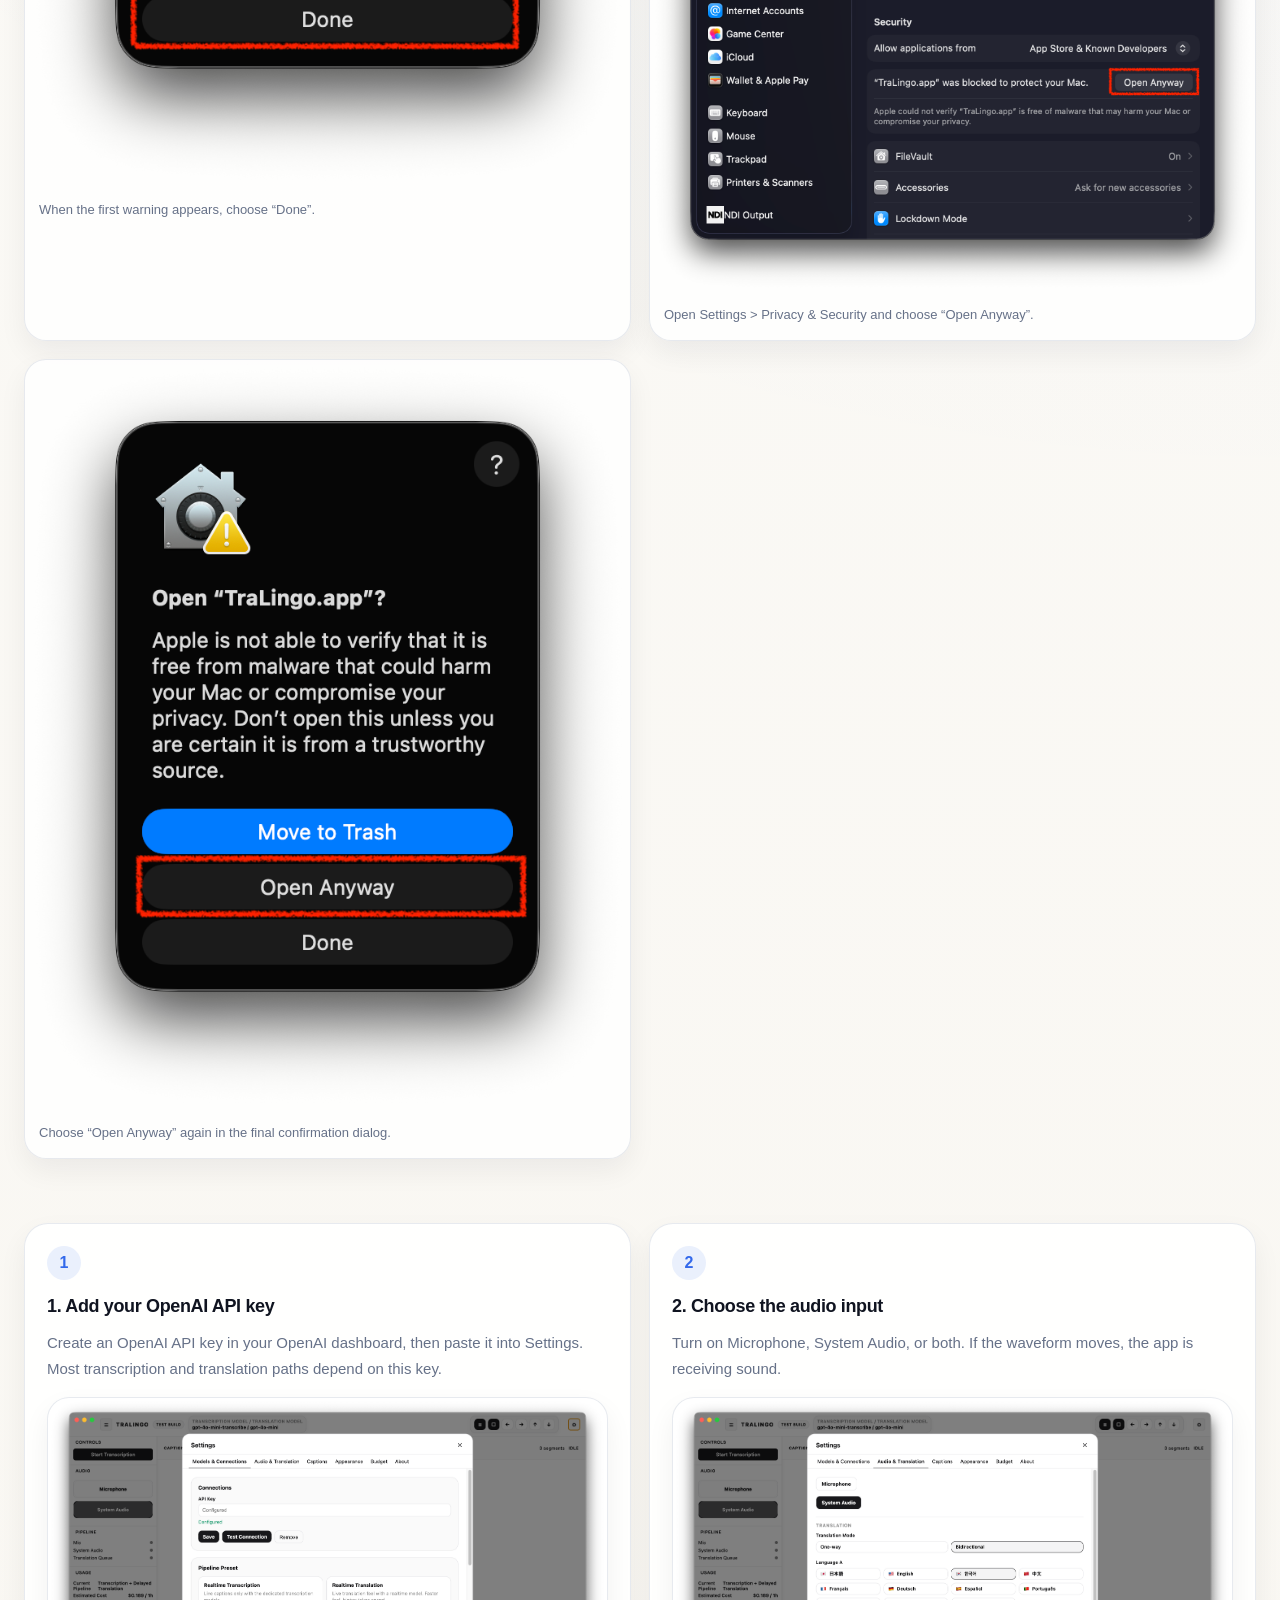
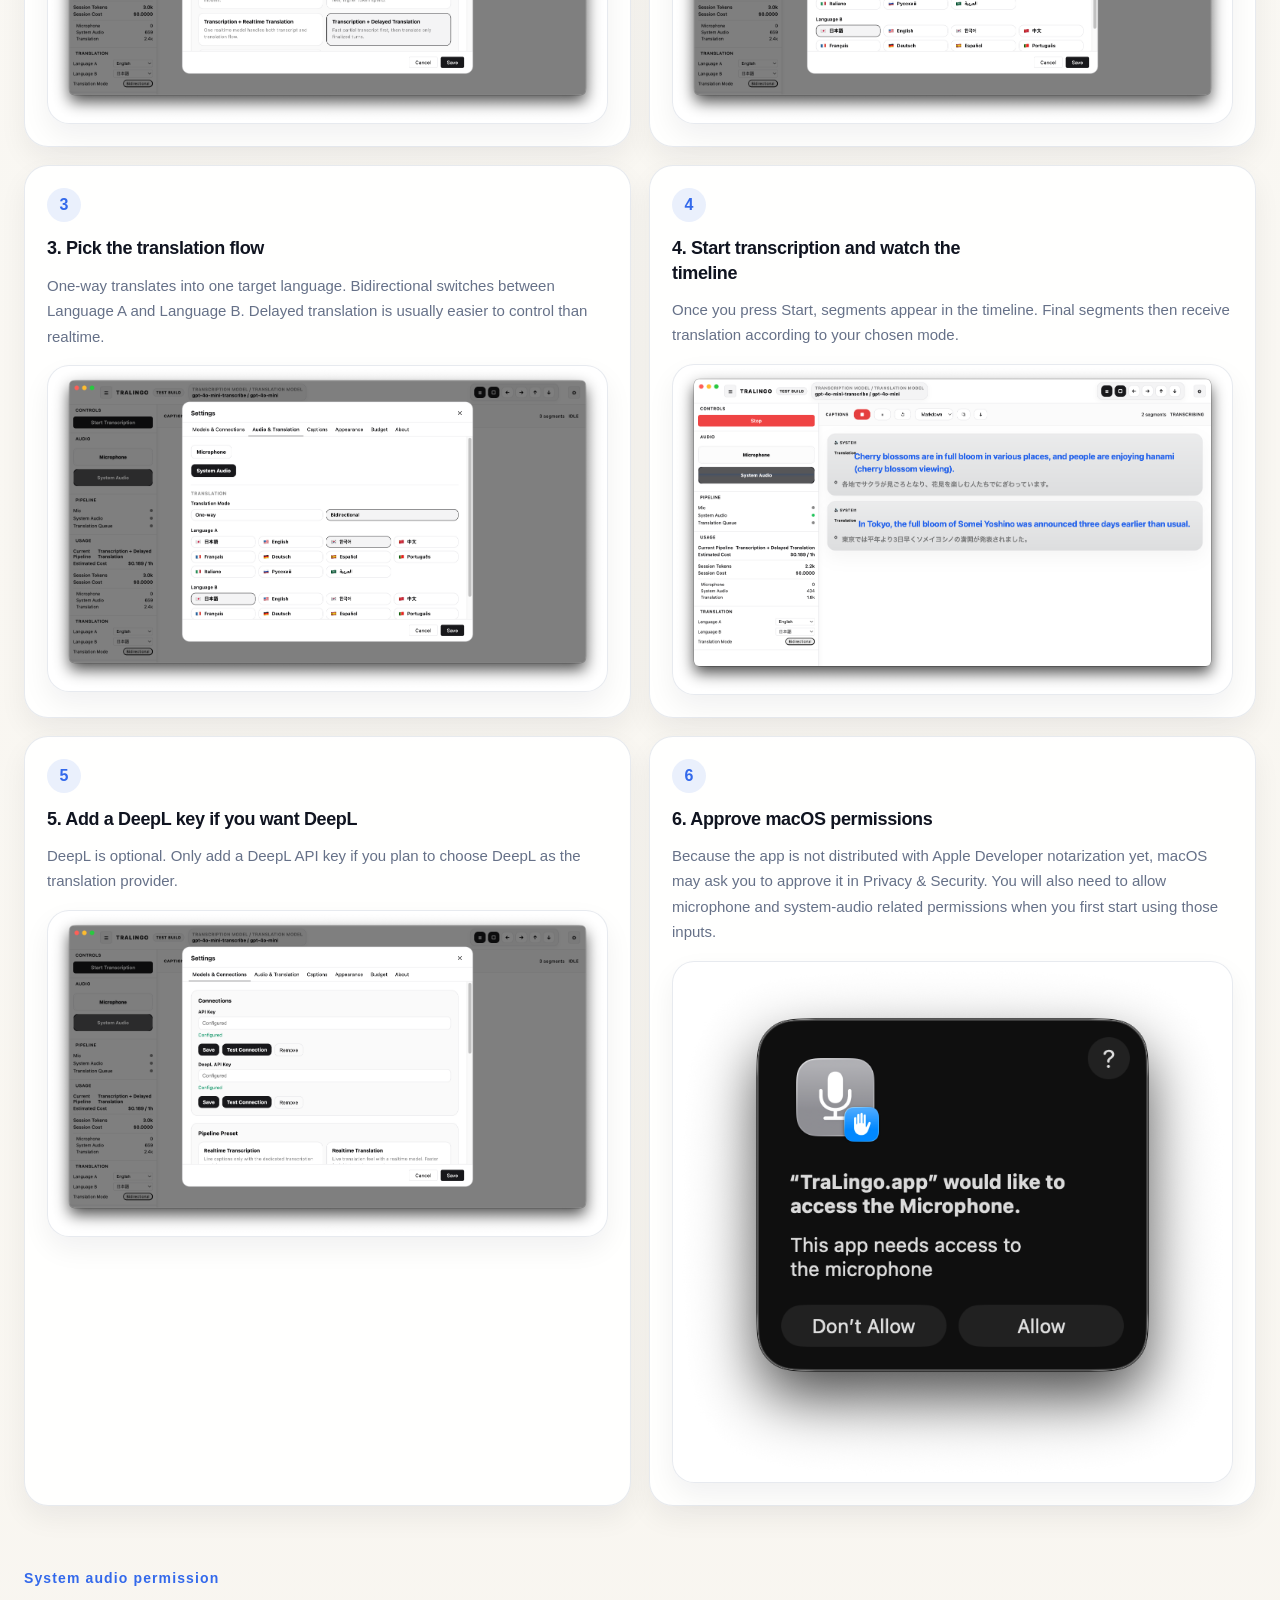
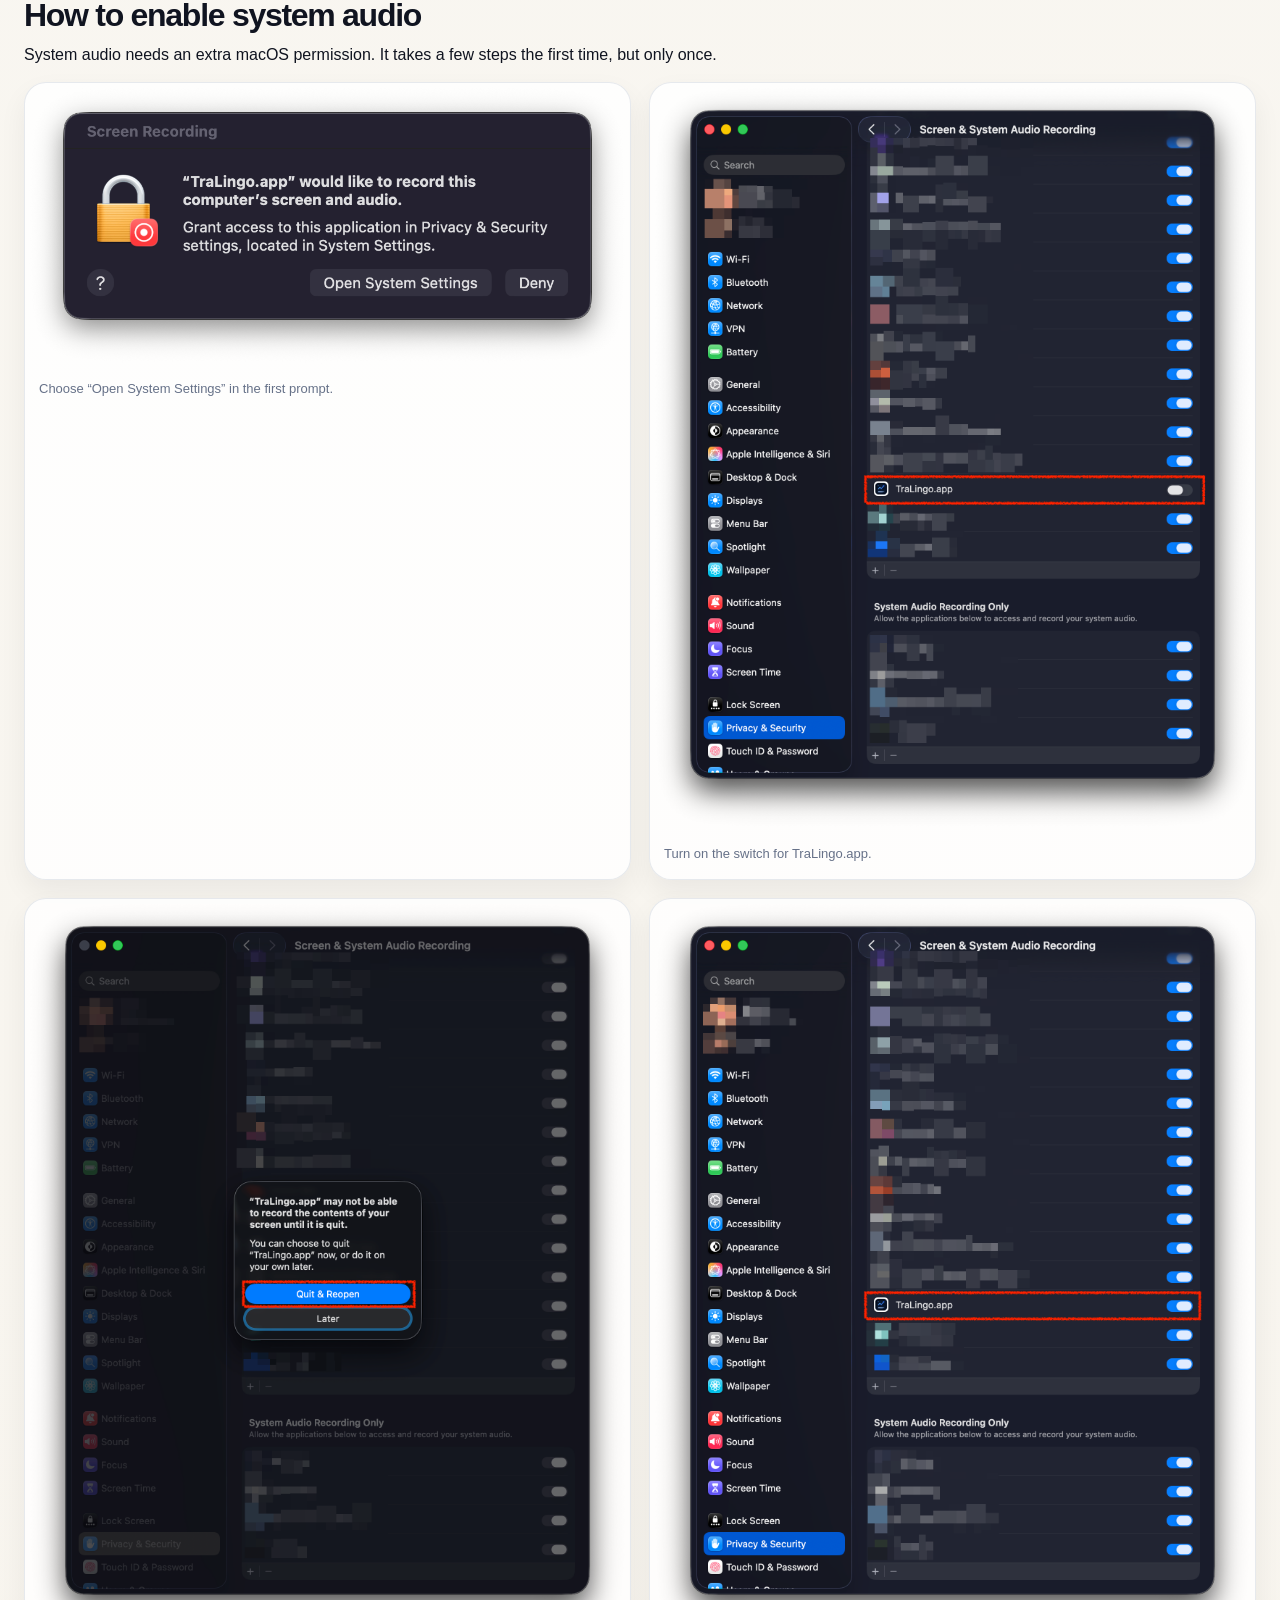
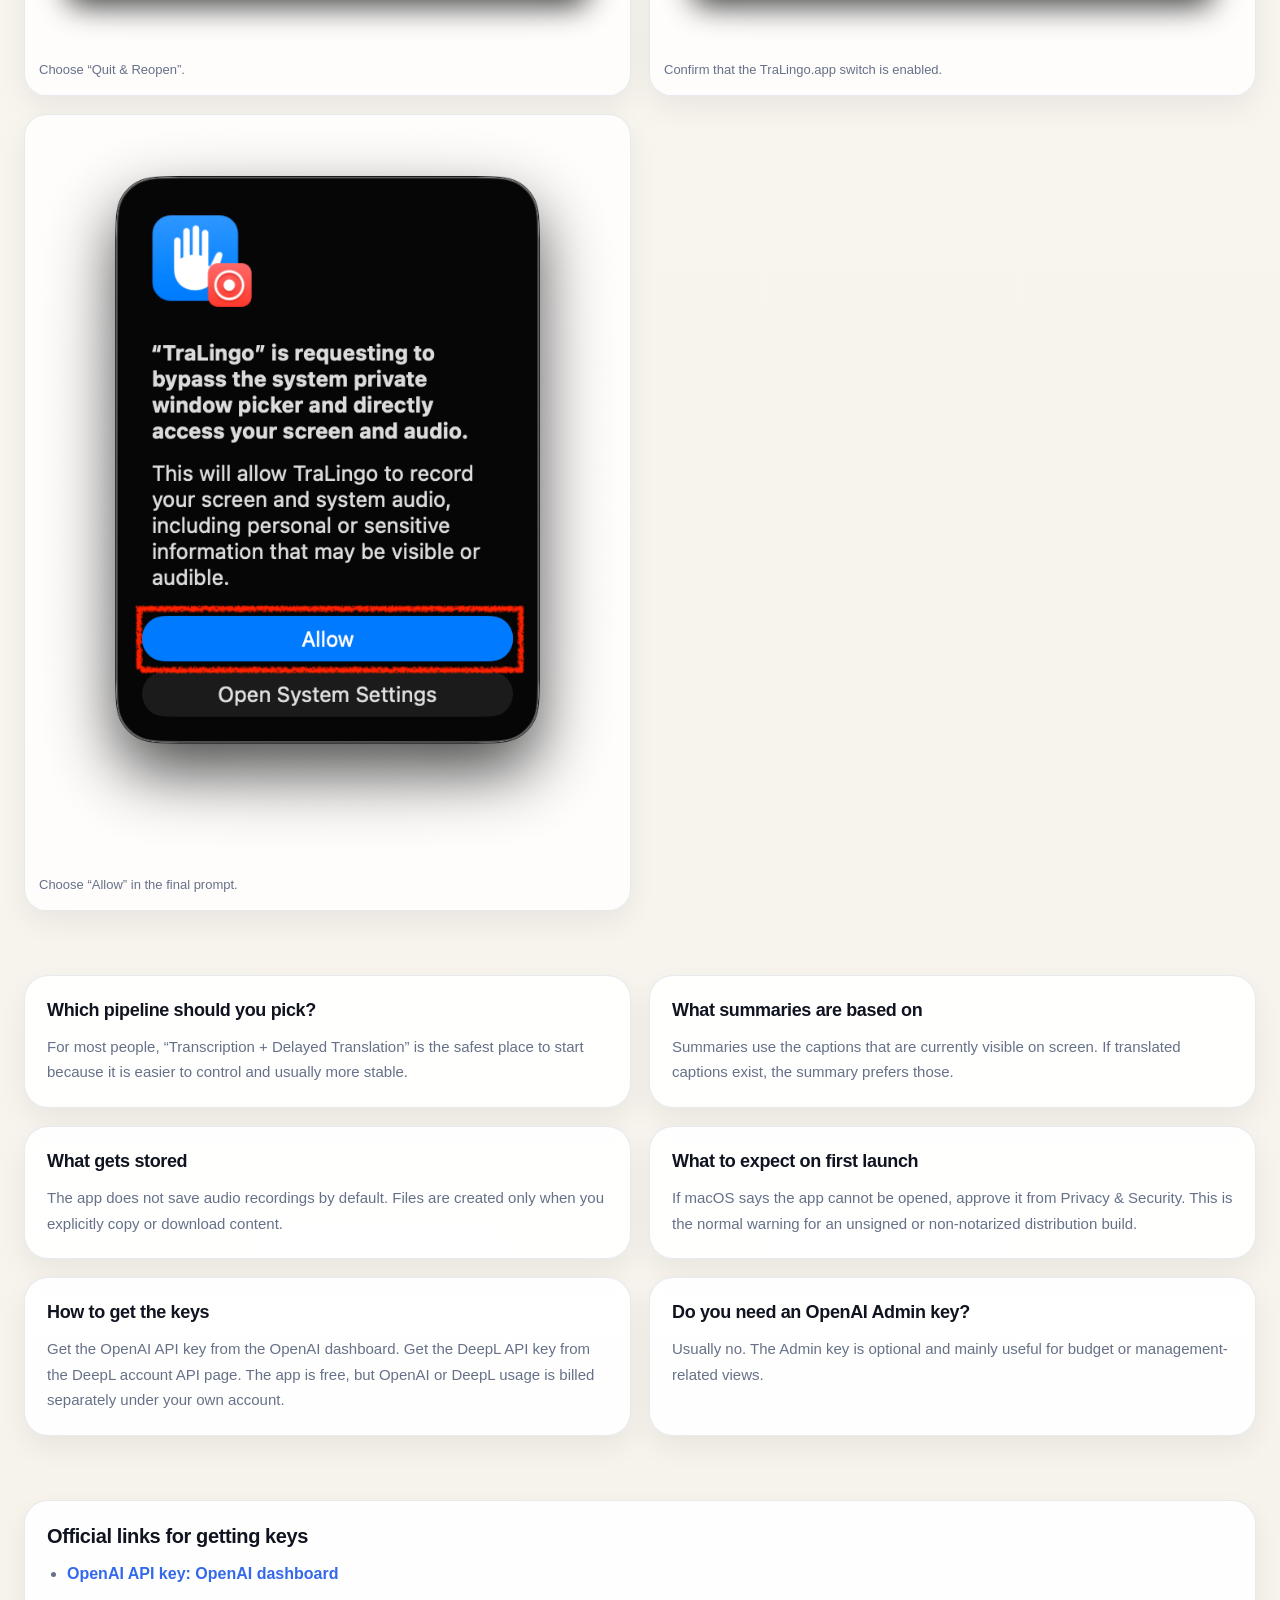
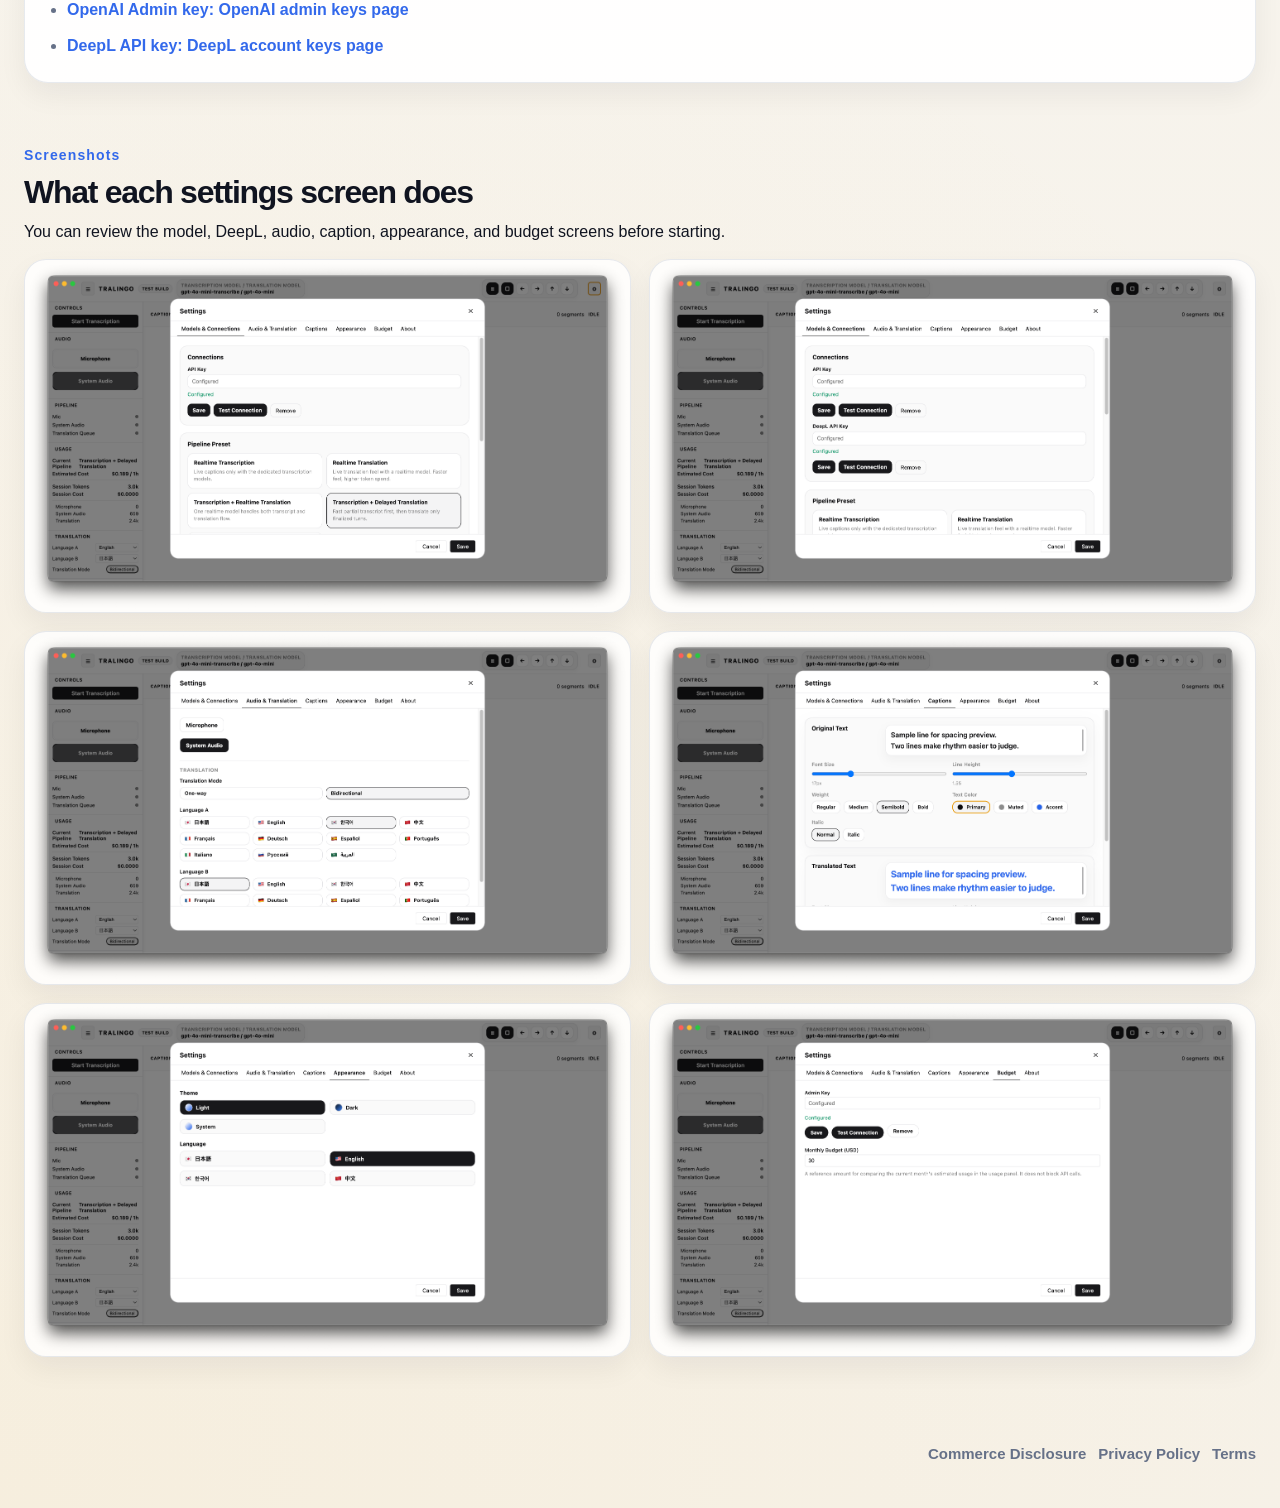
==== commit 9603cd9b: "docs: expand setup guide and screenshots" ====
--- a/site/docs.html
+++ b/site/docs.html
@@ -38,6 +38,36 @@
         <p class="lede" data-i18n="docs_intro"></p>
       </section>
 
+      <section class="screenshot-section">
+        <div class="section-intro compact">
+          <div class="eyebrow" data-i18n="docs_install_eyebrow"></div>
+          <h2 data-i18n="docs_install_title"></h2>
+          <p data-i18n="docs_install_intro"></p>
+        </div>
+        <div class="screenshot-grid">
+          <figure class="shot-gallery-card">
+            <img class="screenshot-image zoomable-image" src="./assets/screenshots/app-install.png" alt="App install" />
+            <figcaption class="shot-caption" data-i18n="docs_install_caption_1"></figcaption>
+          </figure>
+          <figure class="shot-gallery-card">
+            <img class="screenshot-image zoomable-image" src="./assets/screenshots/app-launch.png" alt="App launch" />
+            <figcaption class="shot-caption" data-i18n="docs_install_caption_2"></figcaption>
+          </figure>
+          <figure class="shot-gallery-card">
+            <img class="screenshot-image zoomable-image" src="./assets/screenshots/app-first-launch1.png" alt="First launch step 1" />
+            <figcaption class="shot-caption" data-i18n="docs_install_caption_3"></figcaption>
+          </figure>
+          <figure class="shot-gallery-card">
+            <img class="screenshot-image zoomable-image" src="./assets/screenshots/app-first-launch2.png" alt="First launch step 2" />
+            <figcaption class="shot-caption" data-i18n="docs_install_caption_4"></figcaption>
+          </figure>
+          <figure class="shot-gallery-card">
+            <img class="screenshot-image zoomable-image" src="./assets/screenshots/app-first-launch3.png" alt="First launch step 3" />
+            <figcaption class="shot-caption" data-i18n="docs_install_caption_5"></figcaption>
+          </figure>
+        </div>
+      </section>
+
       <section class="steps-grid">
         <article class="step-card">
           <span class="story-step">1</span>
@@ -83,8 +113,40 @@
           <span class="story-step">6</span>
           <h3 data-i18n="docs_step_6_title"></h3>
           <p data-i18n="docs_step_6_body"></p>
-          <div class="shot-placeholder small" data-i18n="docs_shot_6"></div>
-        </article>
+          <figure class="inline-shot">
+            <img class="screenshot-image zoomable-image" src="./assets/screenshots/mic-first.png" alt="Microphone permission" />
+          </figure>
+        </article>
+      </section>
+
+      <section class="screenshot-section">
+        <div class="section-intro compact">
+          <div class="eyebrow" data-i18n="docs_system_audio_eyebrow"></div>
+          <h2 data-i18n="docs_system_audio_title"></h2>
+          <p data-i18n="docs_system_audio_intro"></p>
+        </div>
+        <div class="screenshot-grid">
+          <figure class="shot-gallery-card">
+            <img class="screenshot-image zoomable-image" src="./assets/screenshots/system-audio-first1.png" alt="System audio permission 1" />
+            <figcaption class="shot-caption" data-i18n="docs_system_audio_caption_1"></figcaption>
+          </figure>
+          <figure class="shot-gallery-card">
+            <img class="screenshot-image zoomable-image" src="./assets/screenshots/system-audio-first2.png" alt="System audio permission 2" />
+            <figcaption class="shot-caption" data-i18n="docs_system_audio_caption_2"></figcaption>
+          </figure>
+          <figure class="shot-gallery-card">
+            <img class="screenshot-image zoomable-image" src="./assets/screenshots/system-audio-first3.png" alt="System audio permission 3" />
+            <figcaption class="shot-caption" data-i18n="docs_system_audio_caption_3"></figcaption>
+          </figure>
+          <figure class="shot-gallery-card">
+            <img class="screenshot-image zoomable-image" src="./assets/screenshots/system-audio-first4.png" alt="System audio permission 4" />
+            <figcaption class="shot-caption" data-i18n="docs_system_audio_caption_4"></figcaption>
+          </figure>
+          <figure class="shot-gallery-card">
+            <img class="screenshot-image zoomable-image" src="./assets/screenshots/system-audio-first5.png" alt="System audio permission 5" />
+            <figcaption class="shot-caption" data-i18n="docs_system_audio_caption_5"></figcaption>
+          </figure>
+        </div>
       </section>
 
       <section class="feature-detail-grid">
@@ -124,6 +186,34 @@
           </ul>
         </article>
       </section>
+
+      <section class="screenshot-section">
+        <div class="section-intro compact">
+          <div class="eyebrow" data-i18n="screenshots_eyebrow"></div>
+          <h2 data-i18n="docs_settings_title"></h2>
+          <p data-i18n="docs_settings_body"></p>
+        </div>
+        <div class="screenshot-grid">
+          <figure class="shot-gallery-card">
+            <img class="screenshot-image zoomable-image" src="./assets/screenshots/setting-models&connections.png" alt="Settings models and connections" />
+          </figure>
+          <figure class="shot-gallery-card">
+            <img class="screenshot-image zoomable-image" src="./assets/screenshots/setting-models&connections-deepl.png" alt="Settings DeepL" />
+          </figure>
+          <figure class="shot-gallery-card">
+            <img class="screenshot-image zoomable-image" src="./assets/screenshots/setting-audio&translation.png" alt="Settings audio and translation" />
+          </figure>
+          <figure class="shot-gallery-card">
+            <img class="screenshot-image zoomable-image" src="./assets/screenshots/setting-captions.png" alt="Settings captions" />
+          </figure>
+          <figure class="shot-gallery-card">
+            <img class="screenshot-image zoomable-image" src="./assets/screenshots/setting-appearance.png" alt="Settings appearance" />
+          </figure>
+          <figure class="shot-gallery-card">
+            <img class="screenshot-image zoomable-image" src="./assets/screenshots/setting-budget.png" alt="Settings budget" />
+          </figure>
+        </div>
+      </section>
     </main>
 
     <footer class="site-footer">
--- a/site/styles.css
+++ b/site/styles.css
@@ -677,6 +677,13 @@
   margin-top: 16px;
 }
 
+.shot-caption {
+  padding: 12px 14px 14px;
+  font-size: 13px;
+  line-height: 1.6;
+  color: var(--muted);
+}
+
 .screenshot-image {
   display: block;
   width: 100%;
@@ -689,6 +696,41 @@
 .inline-shot:hover .screenshot-image,
 .shot-gallery-card:hover .screenshot-image {
   transform: scale(1.18);
+}
+
+.lightbox {
+  position: fixed;
+  inset: 0;
+  display: none;
+  align-items: center;
+  justify-content: center;
+  padding: 28px;
+  background: rgba(10, 15, 26, 0.52);
+  backdrop-filter: blur(10px);
+  z-index: 1000;
+  pointer-events: none;
+}
+
+.lightbox.open {
+  display: flex;
+}
+
+.lightbox-frame {
+  width: min(1200px, calc(100vw - 80px));
+  max-height: calc(100vh - 80px);
+  padding: 18px;
+  border-radius: 28px;
+  background: rgba(255, 255, 255, 0.94);
+  border: 1px solid rgba(255, 255, 255, 0.92);
+  box-shadow: 0 28px 80px rgba(8, 12, 20, 0.26);
+}
+
+.lightbox-frame img {
+  width: 100%;
+  height: auto;
+  max-height: calc(100vh - 116px);
+  object-fit: contain;
+  border-radius: 16px;
 }
 
 .site-footer {
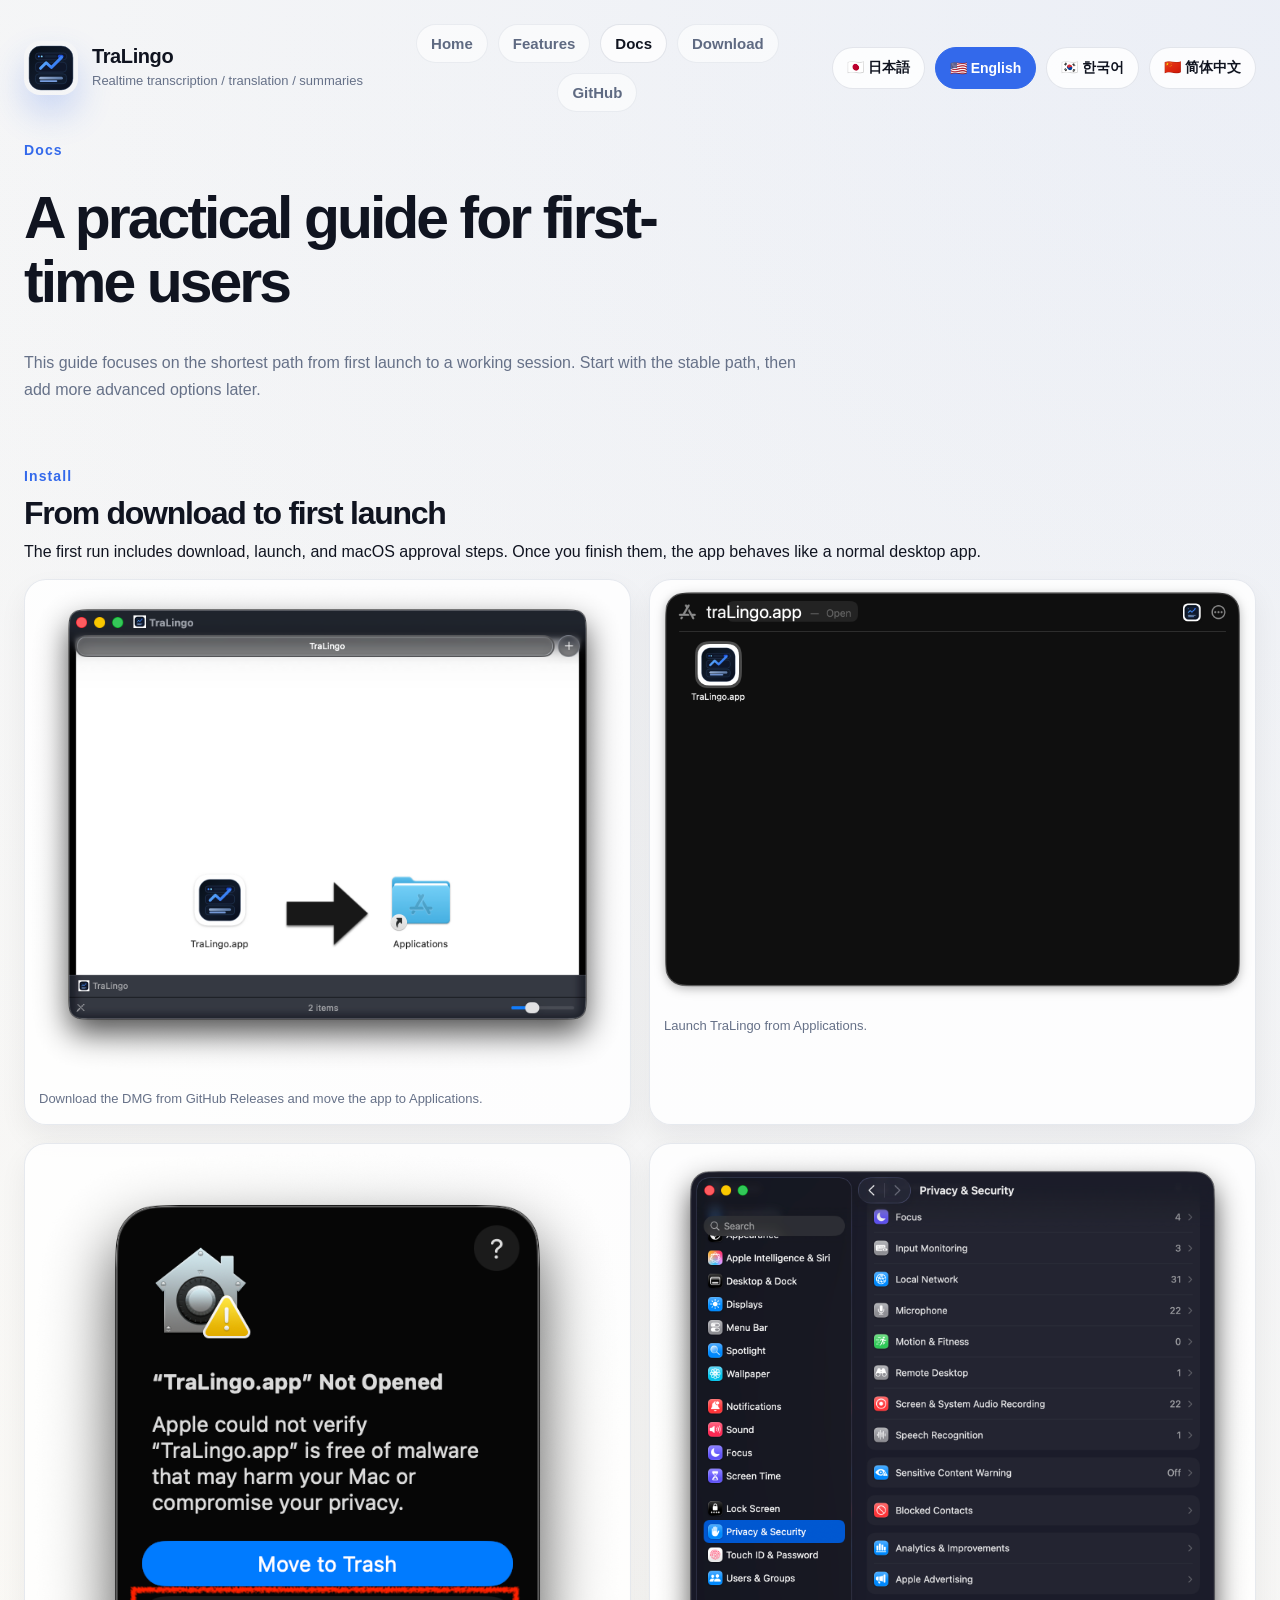
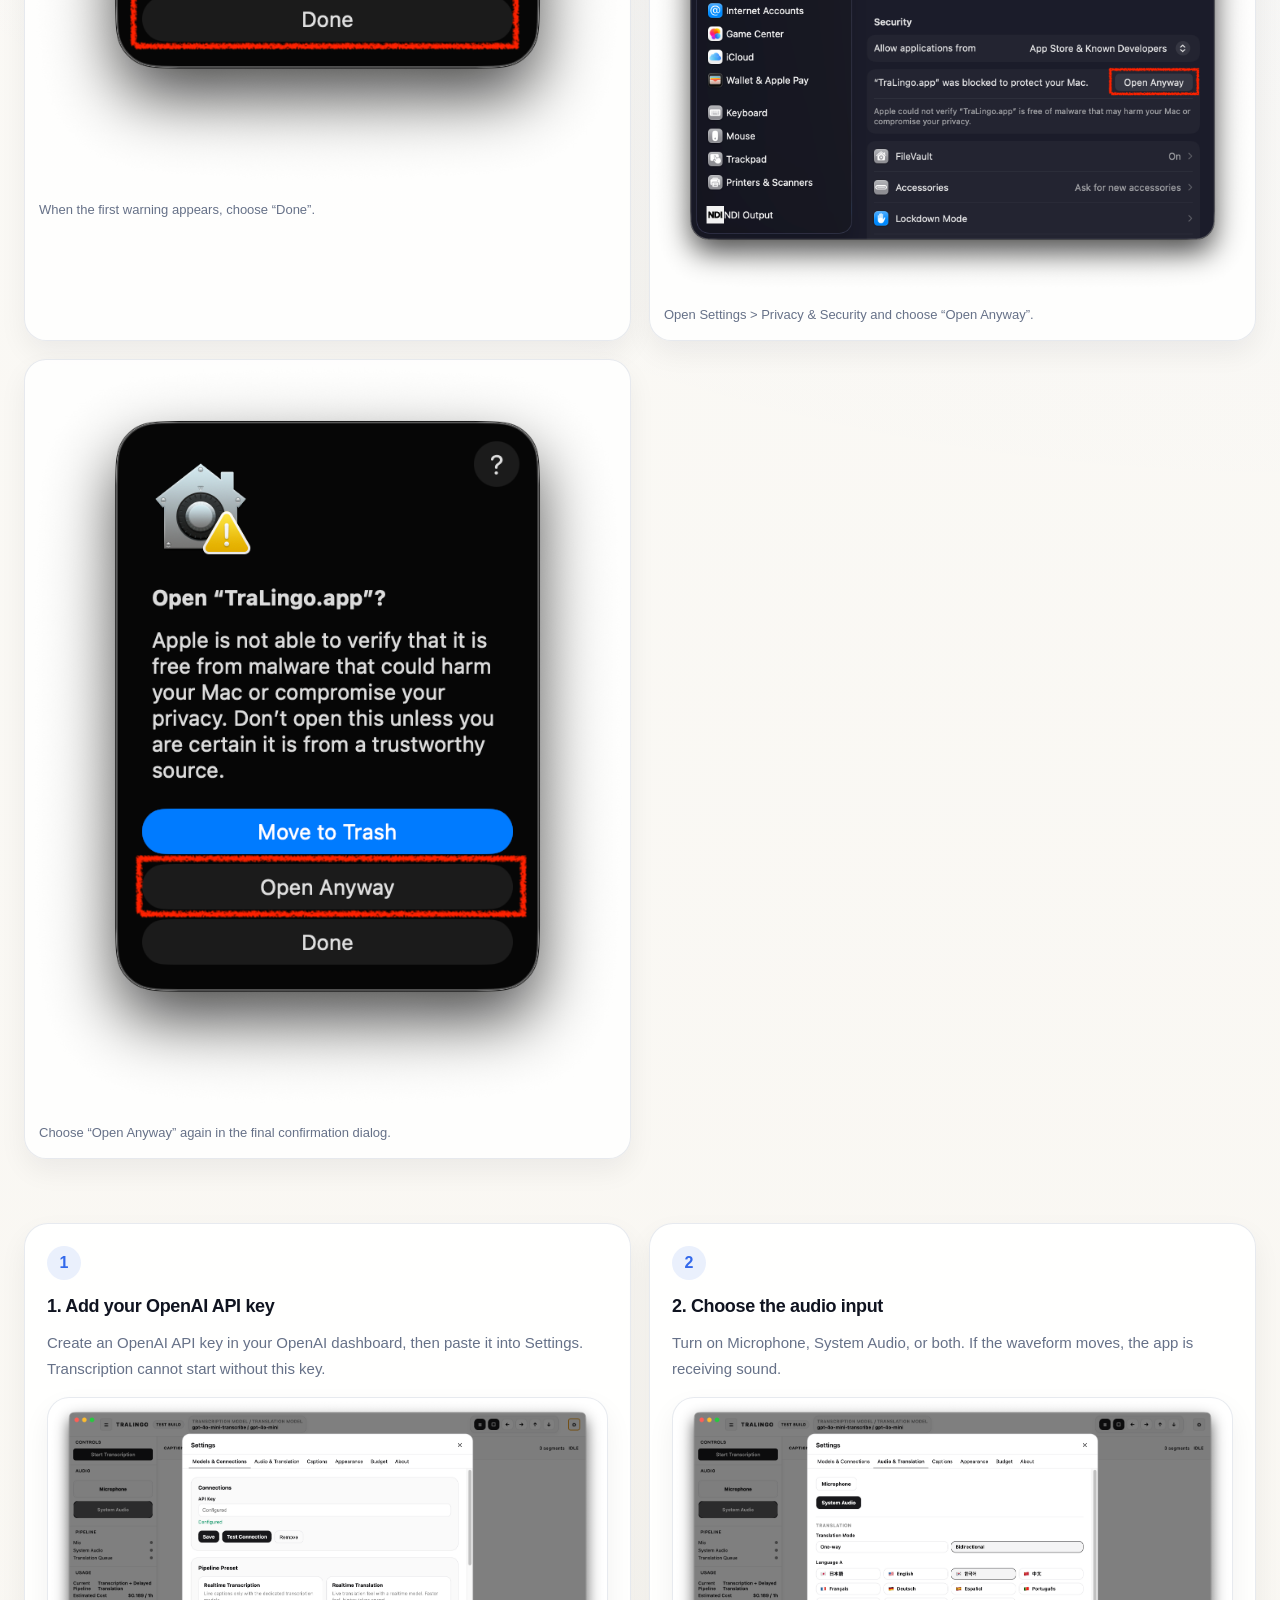
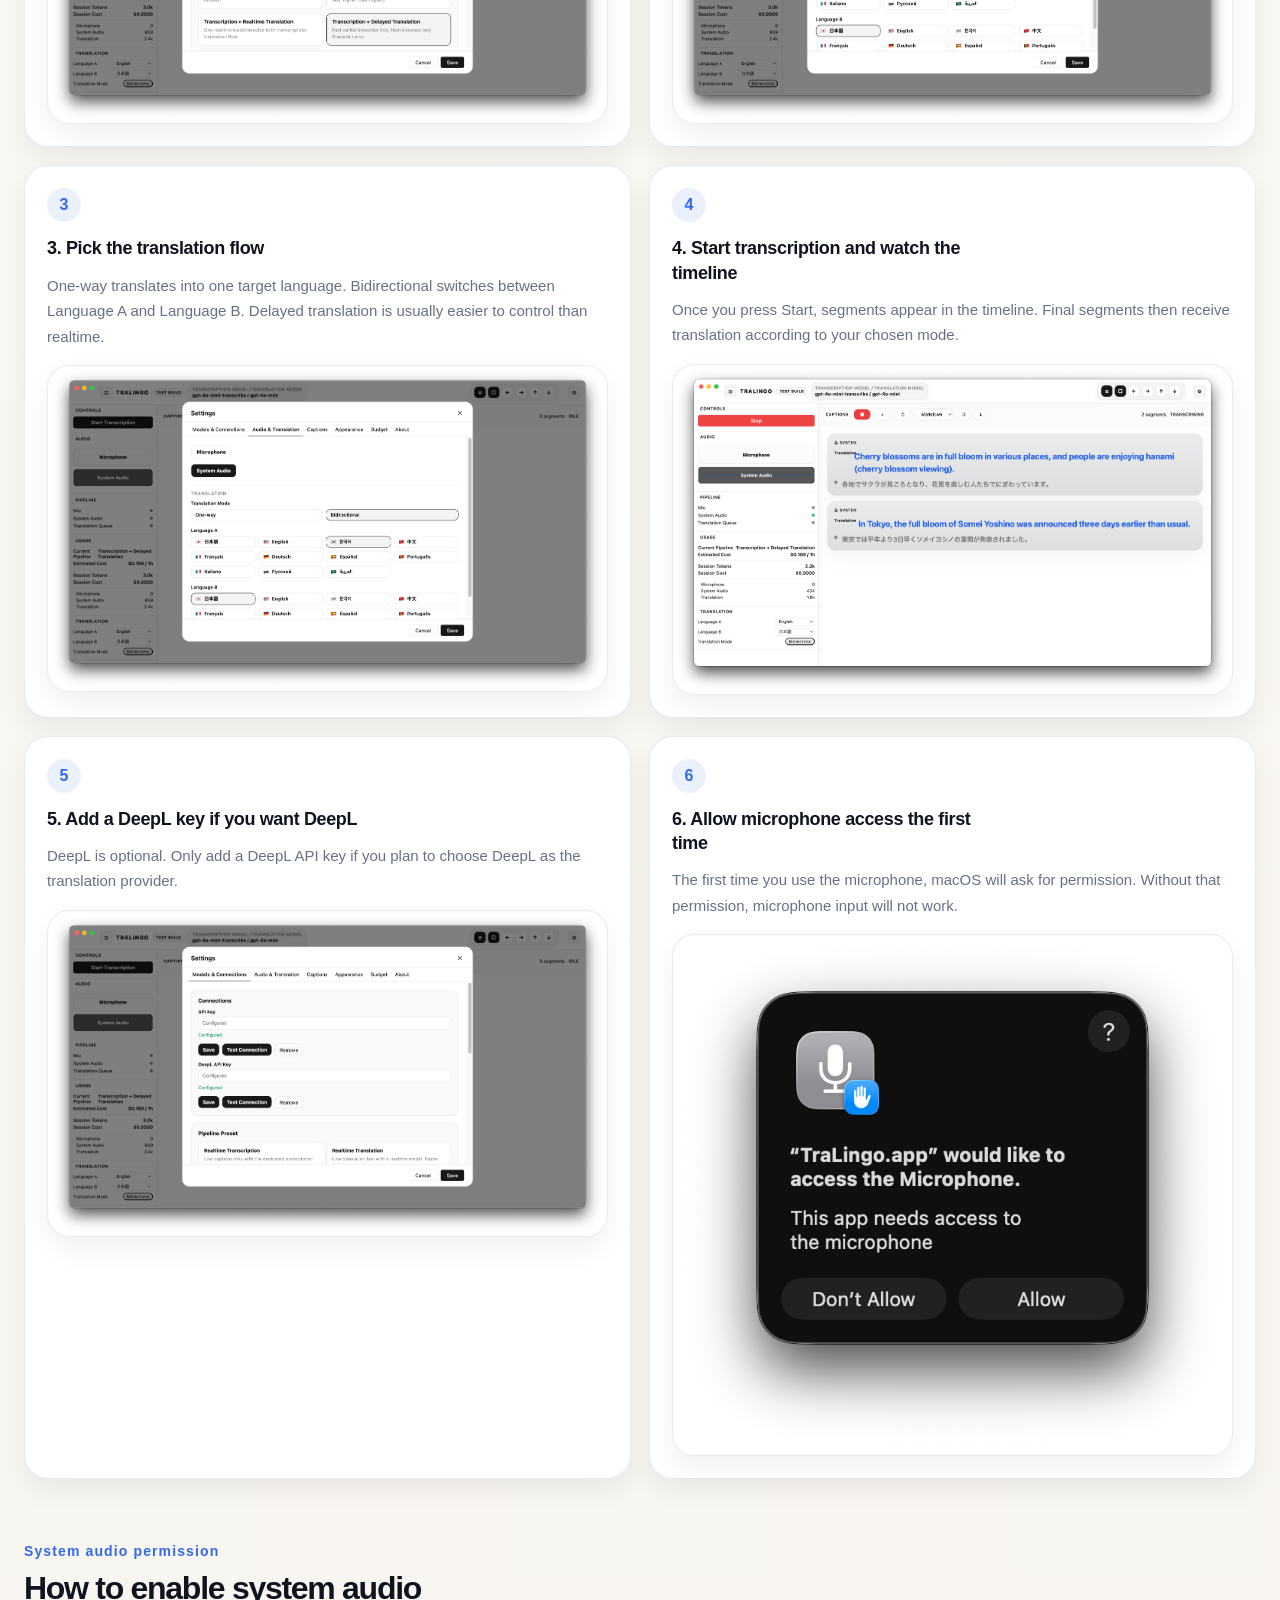
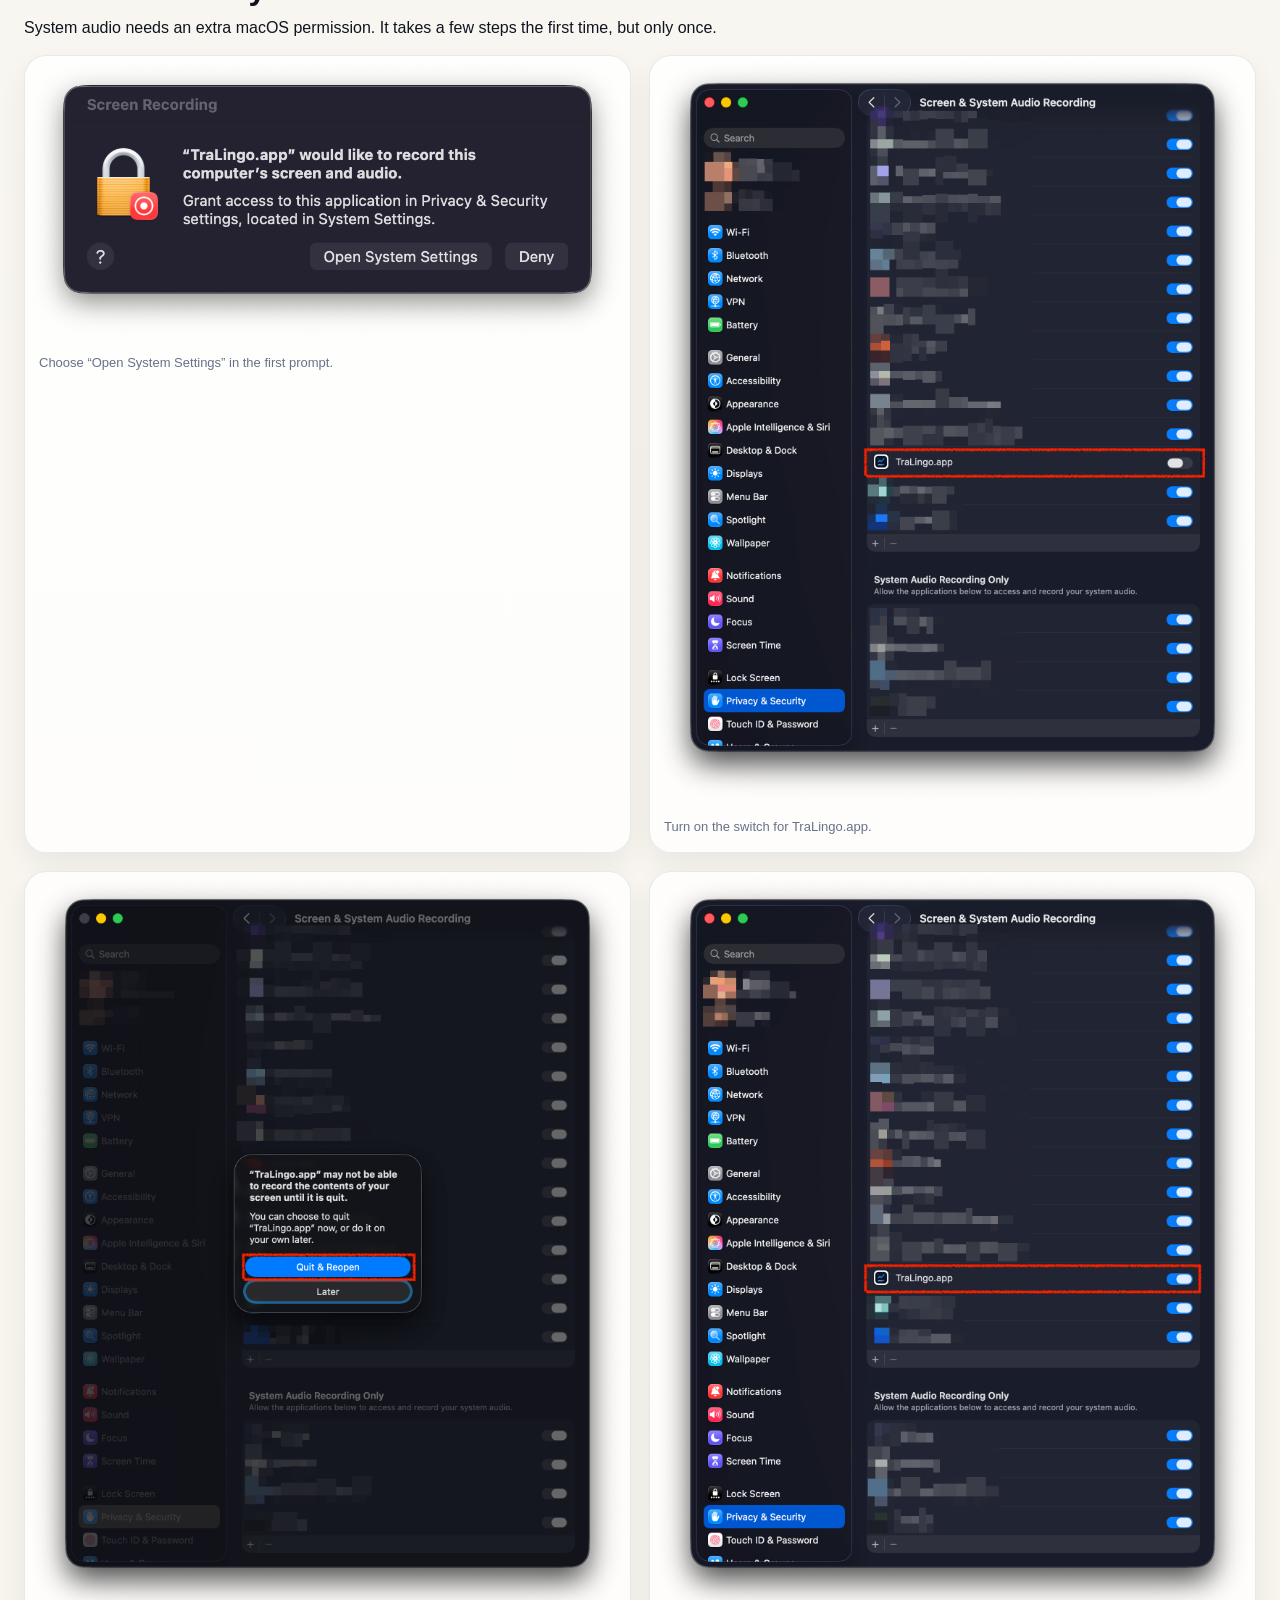
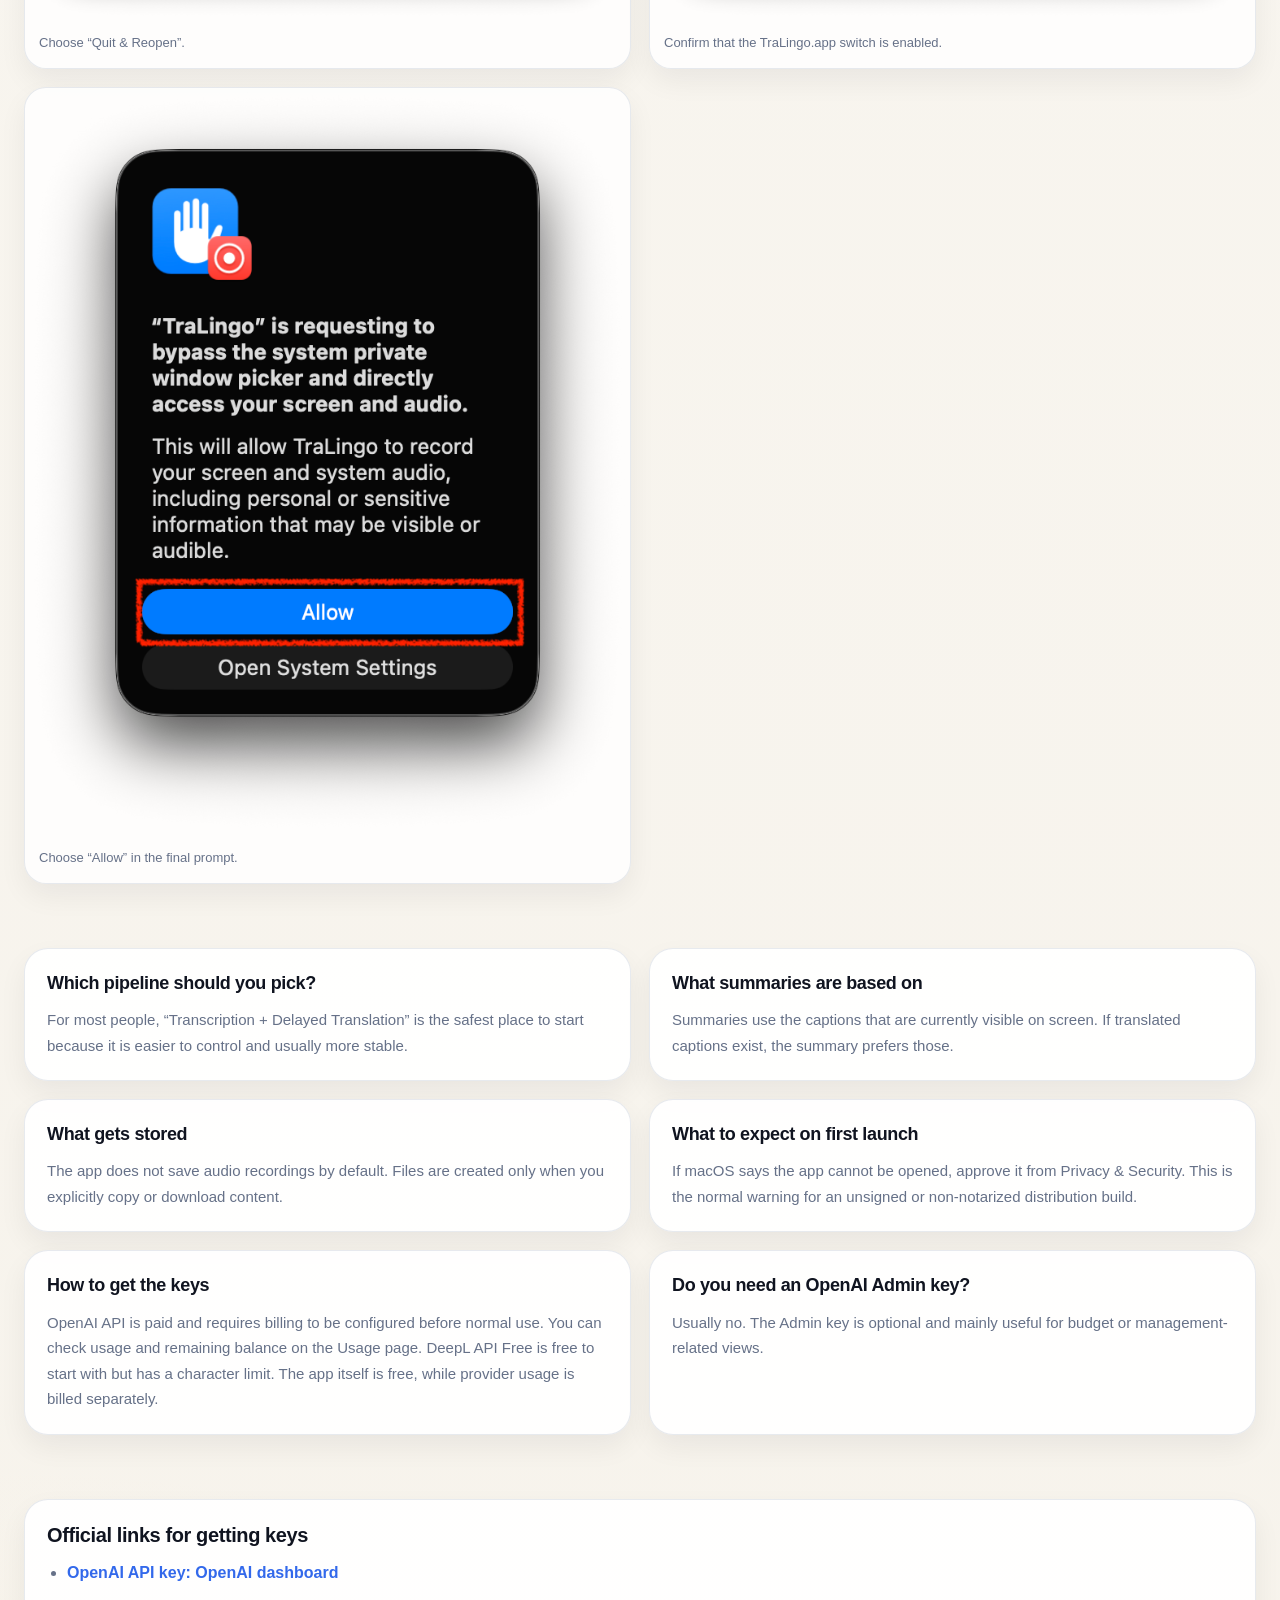
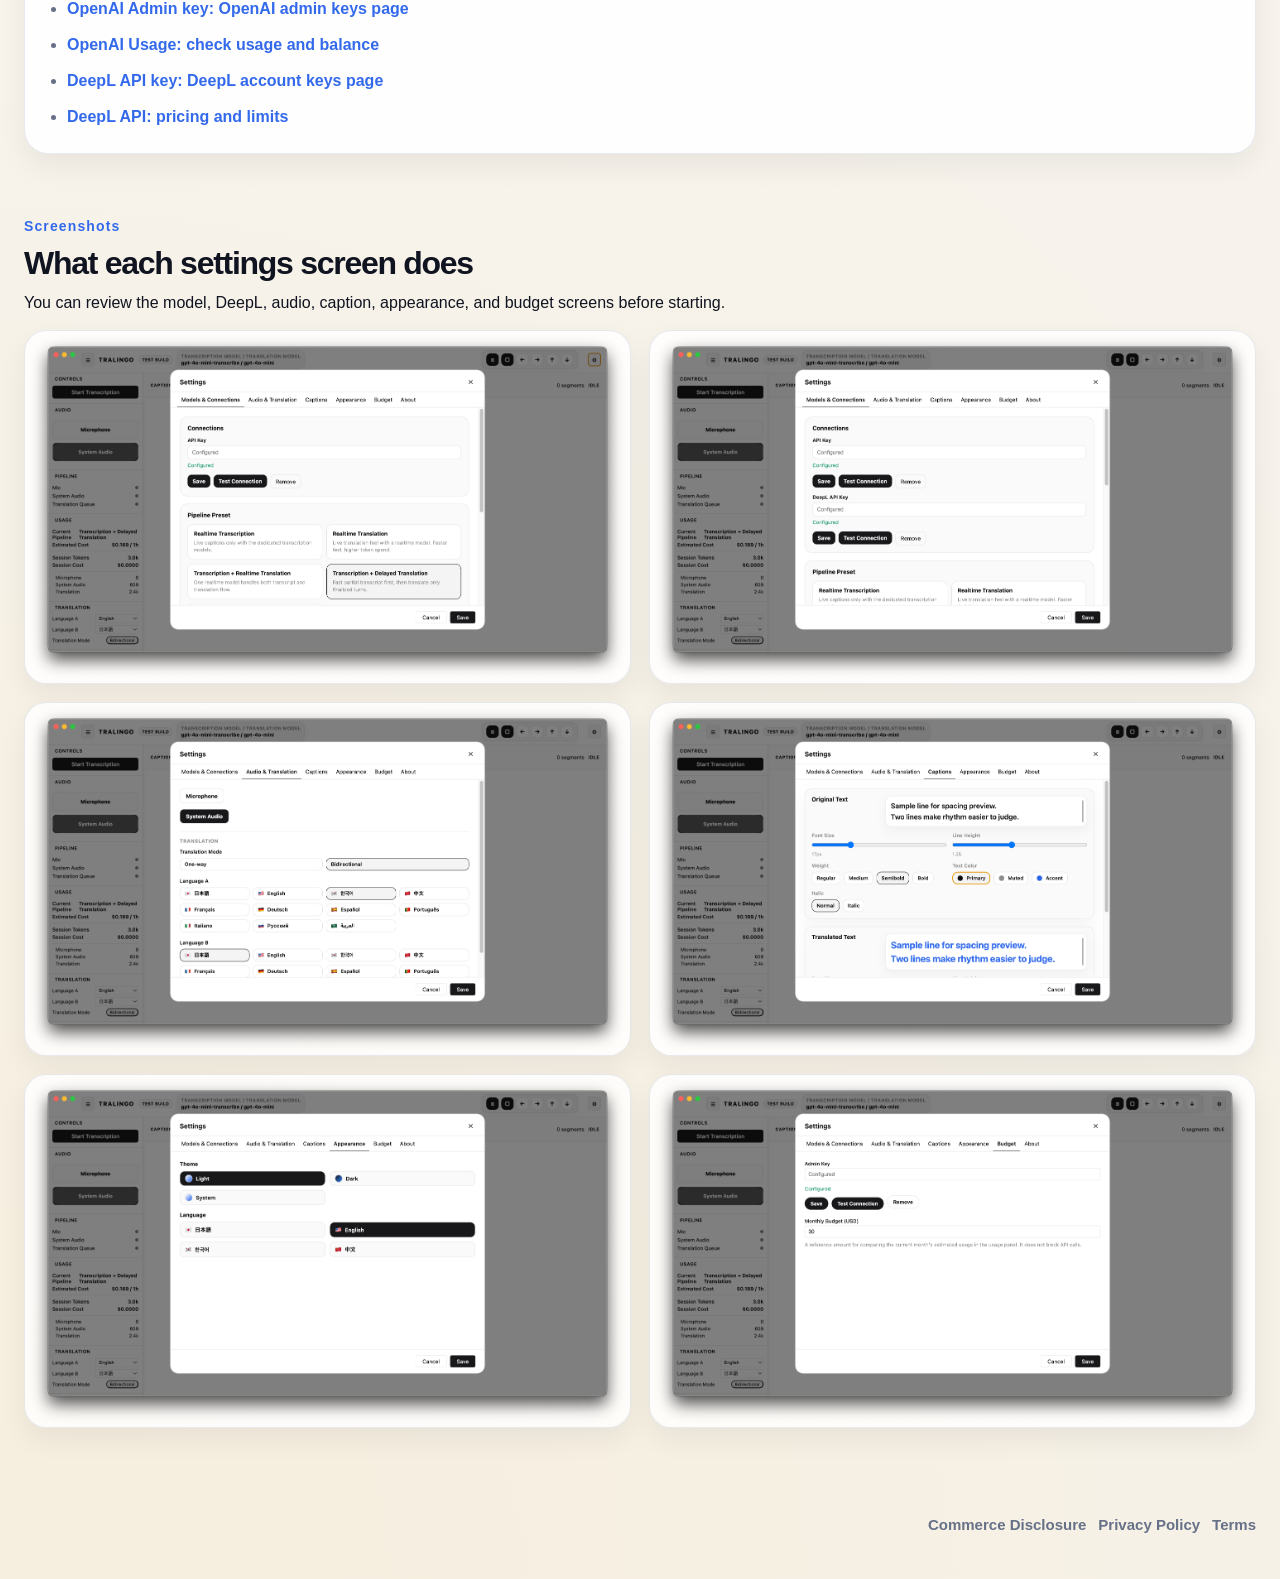
==== commit 8297b24b: "docs: finalize public site screenshots and modal viewer" ====
--- a/site/docs.html
+++ b/site/docs.html
@@ -74,7 +74,7 @@
           <h3 data-i18n="docs_step_1_title"></h3>
           <p data-i18n="docs_step_1_body"></p>
           <figure class="inline-shot">
-            <img class="screenshot-image" src="./assets/screenshots/setting-models&connections.png" alt="Settings models and connections" />
+            <img class="screenshot-image zoomable-image" src="./assets/screenshots/setting-models&connections.png" alt="Settings models and connections" />
           </figure>
         </article>
         <article class="step-card">
@@ -82,7 +82,7 @@
           <h3 data-i18n="docs_step_2_title"></h3>
           <p data-i18n="docs_step_2_body"></p>
           <figure class="inline-shot">
-            <img class="screenshot-image" src="./assets/screenshots/setting-audio&translation.png" alt="Settings audio and translation" />
+            <img class="screenshot-image zoomable-image" src="./assets/screenshots/setting-audio&translation.png" alt="Settings audio and translation" />
           </figure>
         </article>
         <article class="step-card">
@@ -90,7 +90,7 @@
           <h3 data-i18n="docs_step_3_title"></h3>
           <p data-i18n="docs_step_3_body"></p>
           <figure class="inline-shot">
-            <img class="screenshot-image" src="./assets/screenshots/setting-audio&translation.png" alt="Translation mode settings" />
+            <img class="screenshot-image zoomable-image" src="./assets/screenshots/setting-audio&translation.png" alt="Translation mode settings" />
           </figure>
         </article>
         <article class="step-card">
@@ -98,7 +98,7 @@
           <h3 data-i18n="docs_step_4_title"></h3>
           <p data-i18n="docs_step_4_body"></p>
           <figure class="inline-shot">
-            <img class="screenshot-image" src="./assets/screenshots/home-live-translation.png" alt="Live captions" />
+            <img class="screenshot-image zoomable-image" src="./assets/screenshots/home-live-translation.png" alt="Live captions" />
           </figure>
         </article>
         <article class="step-card">
@@ -106,7 +106,7 @@
           <h3 data-i18n="docs_step_5_title"></h3>
           <p data-i18n="docs_step_5_body"></p>
           <figure class="inline-shot">
-            <img class="screenshot-image" src="./assets/screenshots/setting-models&connections-deepl.png" alt="DeepL settings" />
+            <img class="screenshot-image zoomable-image" src="./assets/screenshots/setting-models&connections-deepl.png" alt="DeepL settings" />
           </figure>
         </article>
         <article class="step-card">
@@ -182,7 +182,9 @@
           <ul class="docs-links">
             <li><a href="https://platform.openai.com/settings/organization/api-keys" target="_blank" rel="noreferrer" data-i18n="docs_link_openai_api"></a></li>
             <li><a href="https://platform.openai.com/settings/organization/admin-keys" target="_blank" rel="noreferrer" data-i18n="docs_link_openai_admin"></a></li>
+            <li><a href="https://platform.openai.com/usage" target="_blank" rel="noreferrer" data-i18n="docs_link_openai_usage"></a></li>
             <li><a href="https://www.deepl.com/en/your-account/keys" target="_blank" rel="noreferrer" data-i18n="docs_link_deepl_api"></a></li>
+            <li><a href="https://www.deepl.com/pro-api" target="_blank" rel="noreferrer" data-i18n="docs_link_deepl_pricing"></a></li>
           </ul>
         </article>
       </section>
--- a/site/styles.css
+++ b/site/styles.css
@@ -688,14 +688,15 @@
   display: block;
   width: 100%;
   height: auto;
-  transition: transform 220ms ease, box-shadow 220ms ease;
+  cursor: zoom-in;
+  transition: transform 180ms ease, box-shadow 180ms ease;
   transform-origin: center center;
 }
 
 .screenshot-frame:hover .screenshot-image,
 .inline-shot:hover .screenshot-image,
 .shot-gallery-card:hover .screenshot-image {
-  transform: scale(1.18);
+  transform: translateY(-1px);
 }
 
 .lightbox {
@@ -708,7 +709,7 @@
   background: rgba(10, 15, 26, 0.52);
   backdrop-filter: blur(10px);
   z-index: 1000;
-  pointer-events: none;
+  cursor: zoom-out;
 }
 
 .lightbox.open {
@@ -716,6 +717,7 @@
 }
 
 .lightbox-frame {
+  position: relative;
   width: min(1200px, calc(100vw - 80px));
   max-height: calc(100vh - 80px);
   padding: 18px;
@@ -731,6 +733,21 @@
   max-height: calc(100vh - 116px);
   object-fit: contain;
   border-radius: 16px;
+}
+
+.lightbox-close {
+  position: absolute;
+  top: 12px;
+  right: 12px;
+  width: 36px;
+  height: 36px;
+  border: 1px solid rgba(44, 62, 102, 0.12);
+  border-radius: 999px;
+  background: rgba(255, 255, 255, 0.92);
+  color: var(--text);
+  font-size: 22px;
+  line-height: 1;
+  cursor: pointer;
 }
 
 .site-footer {
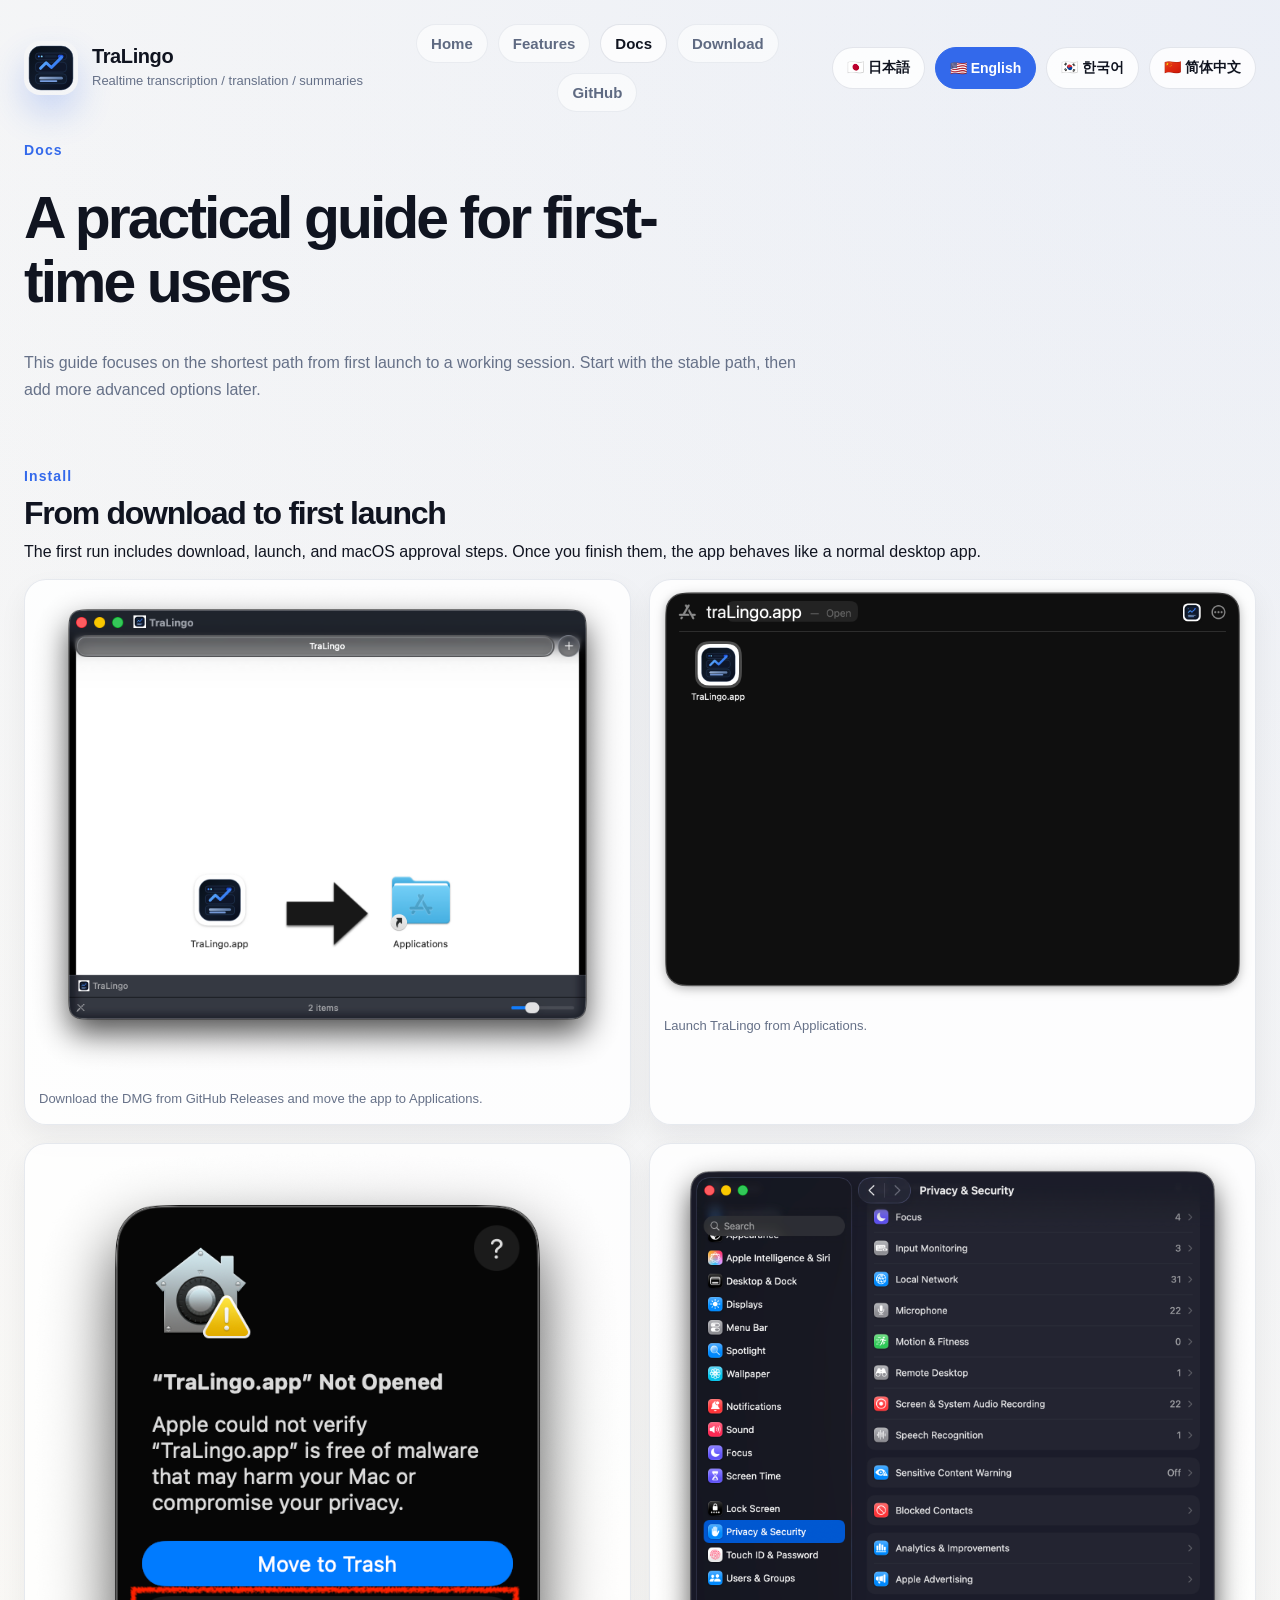
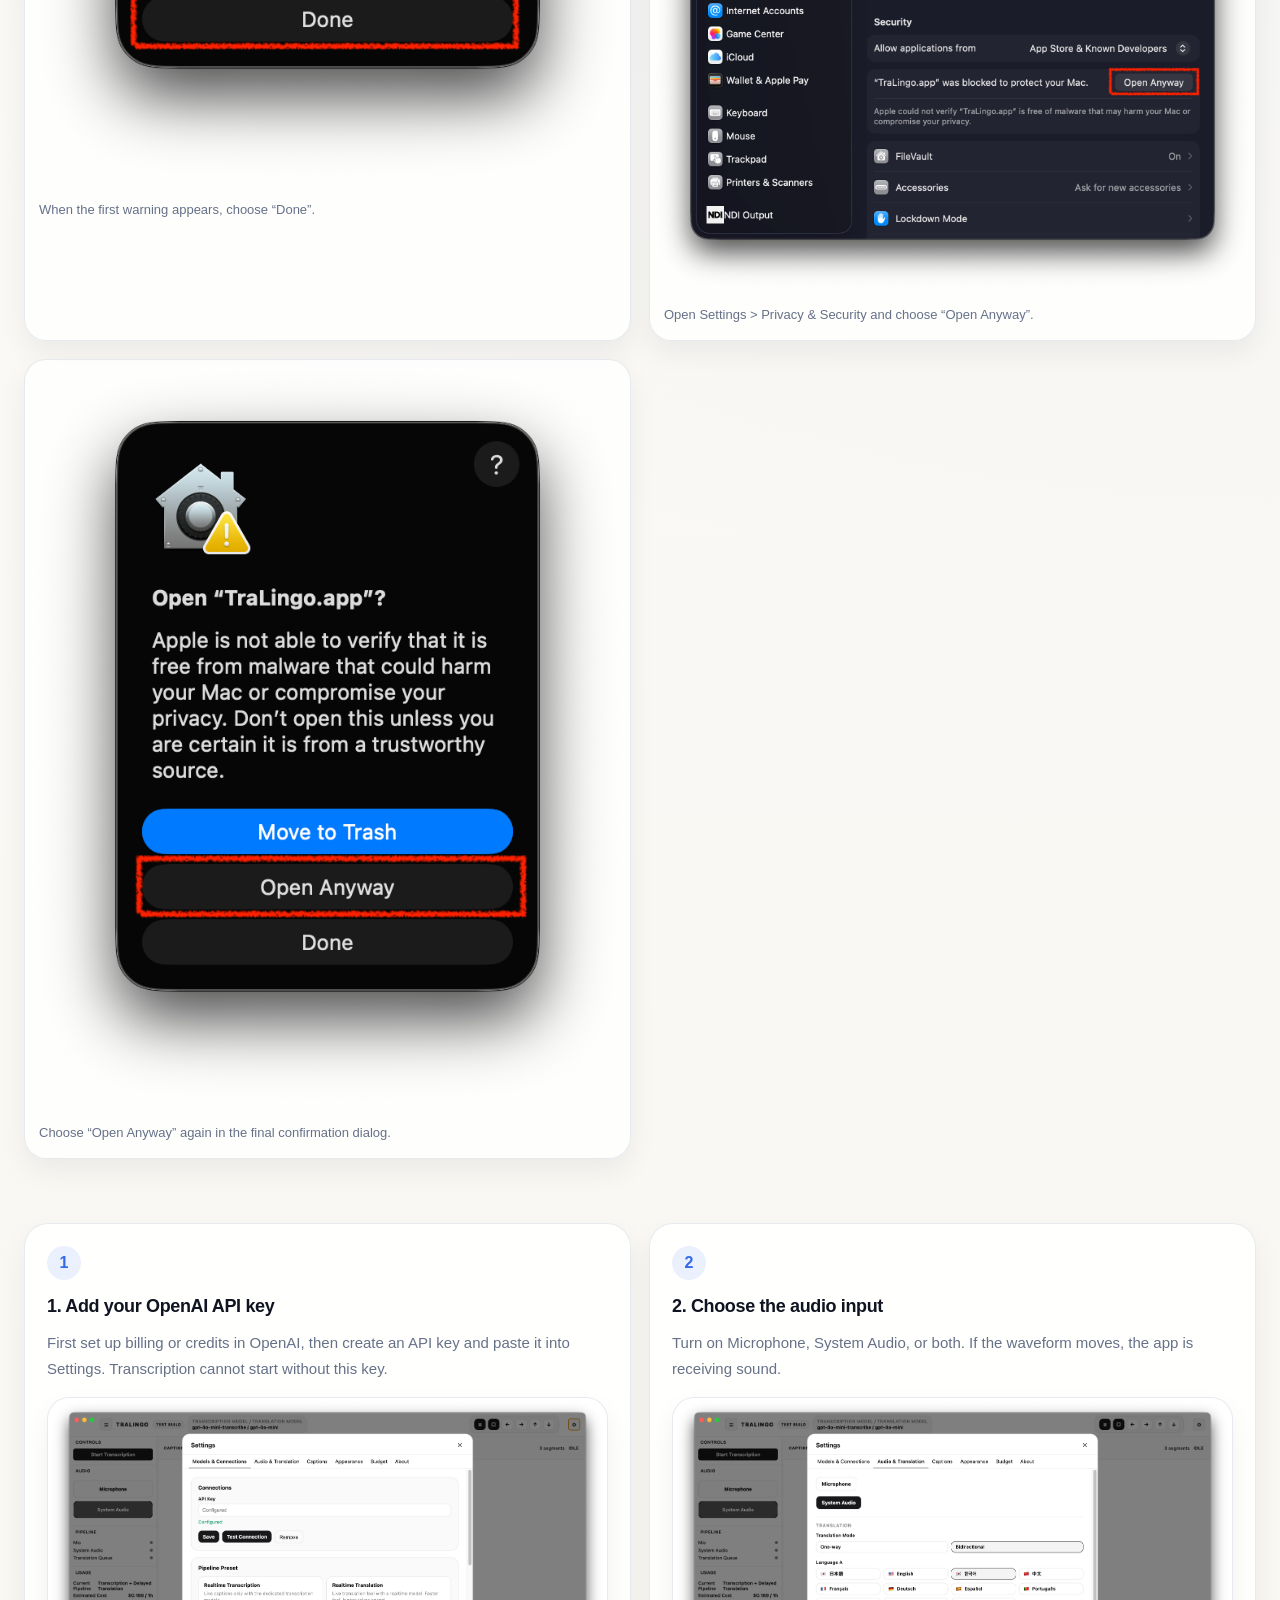
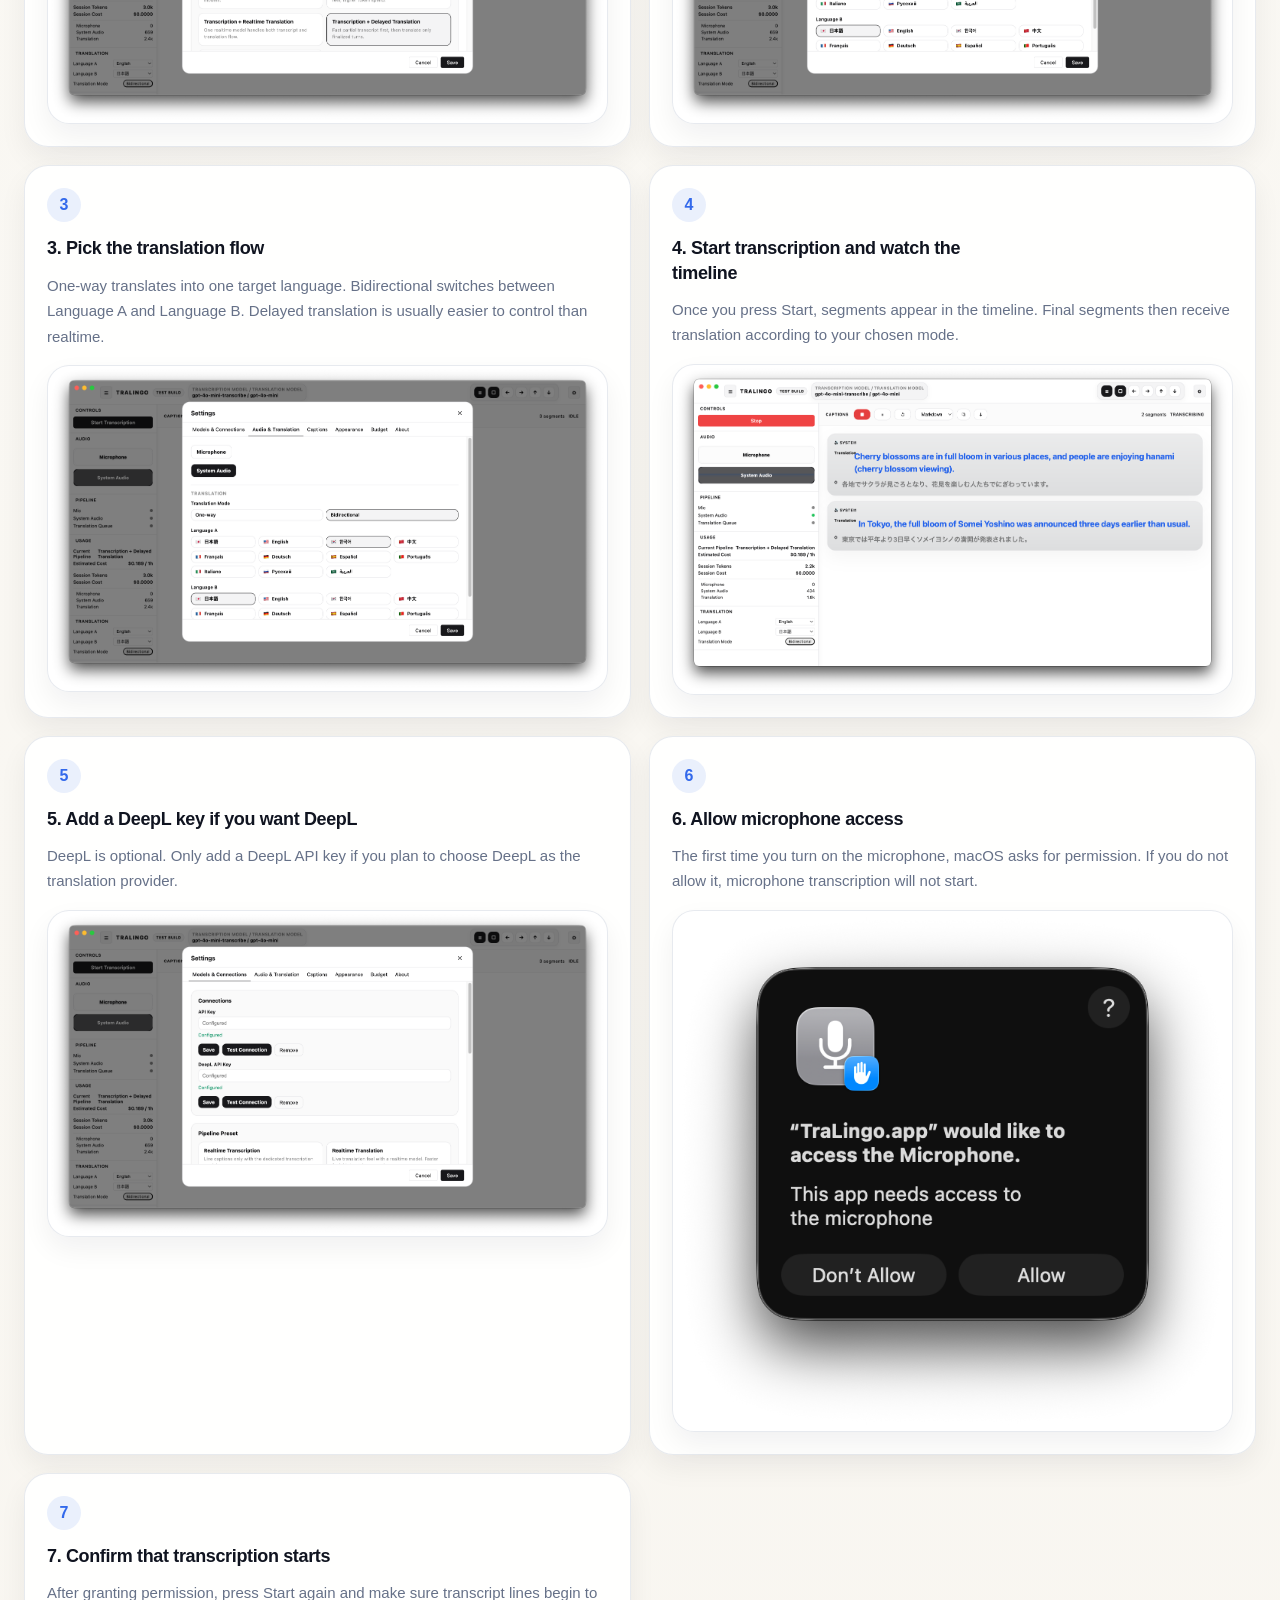
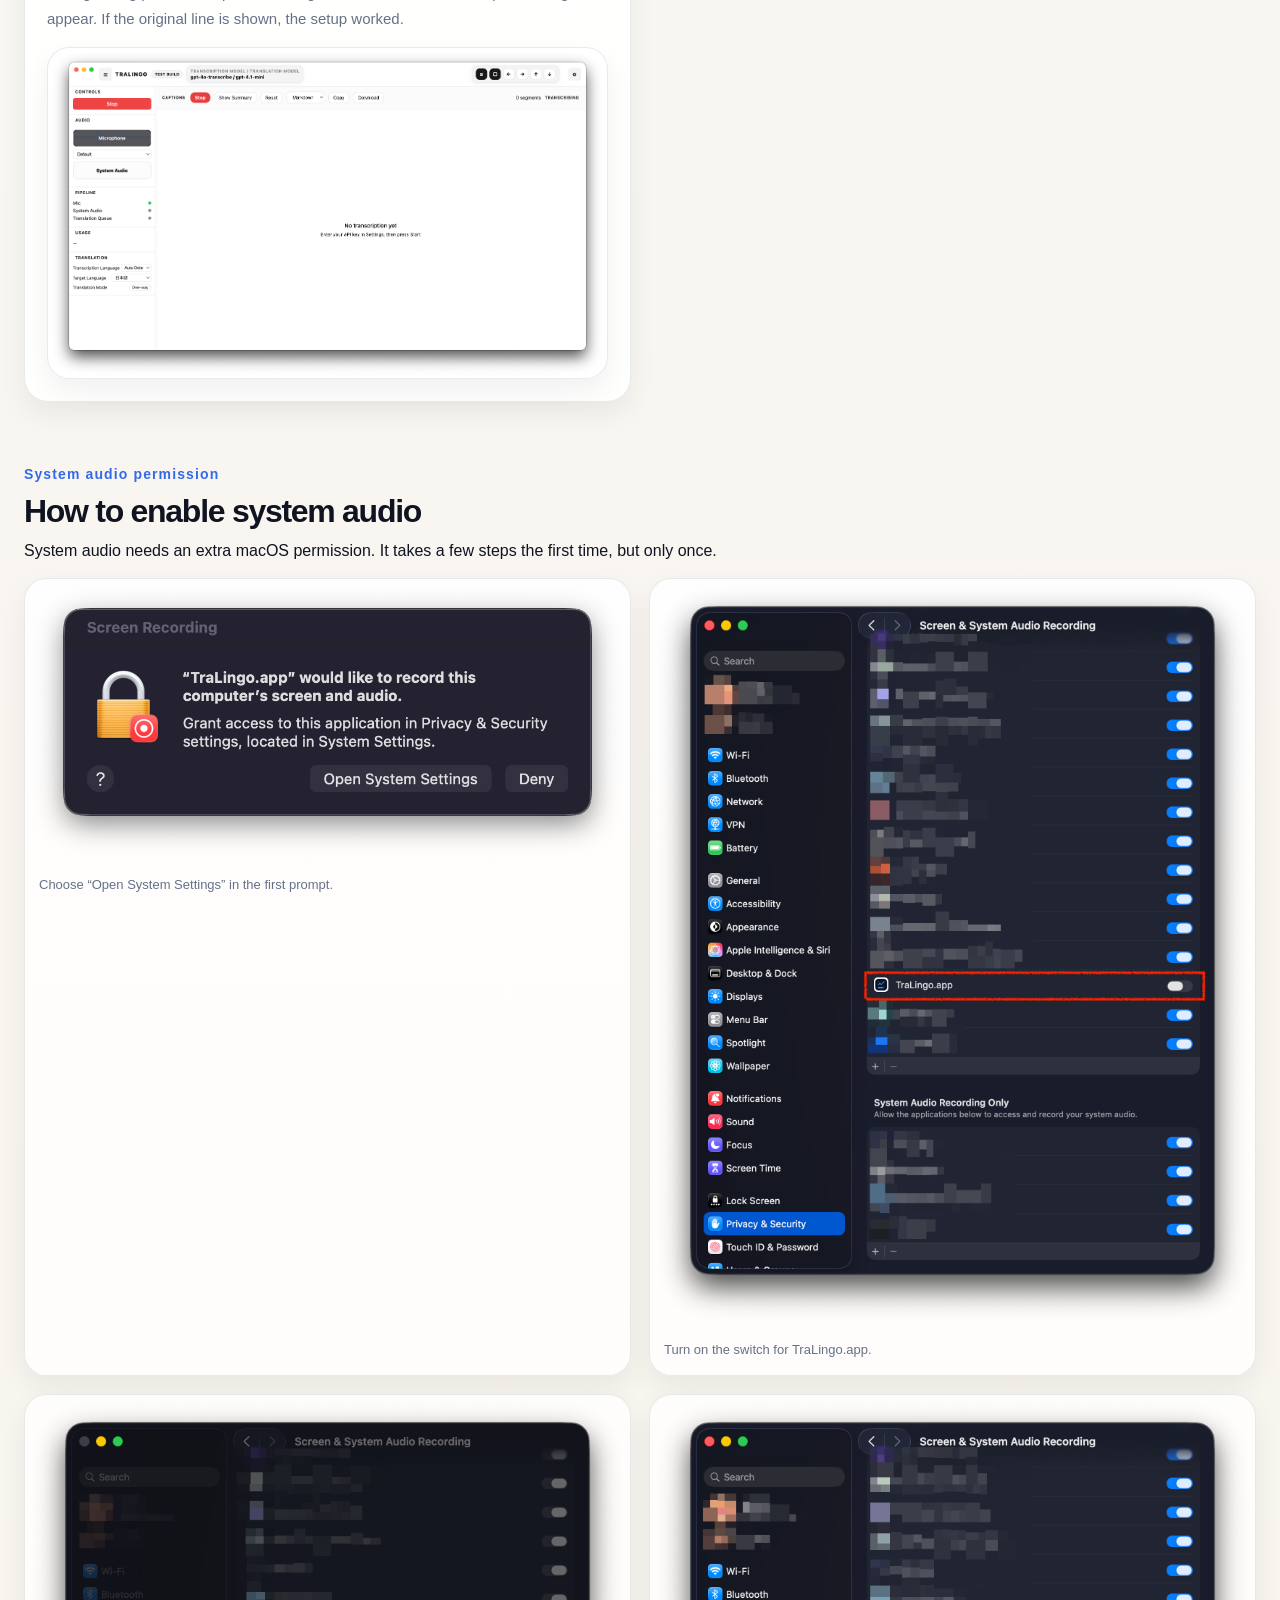
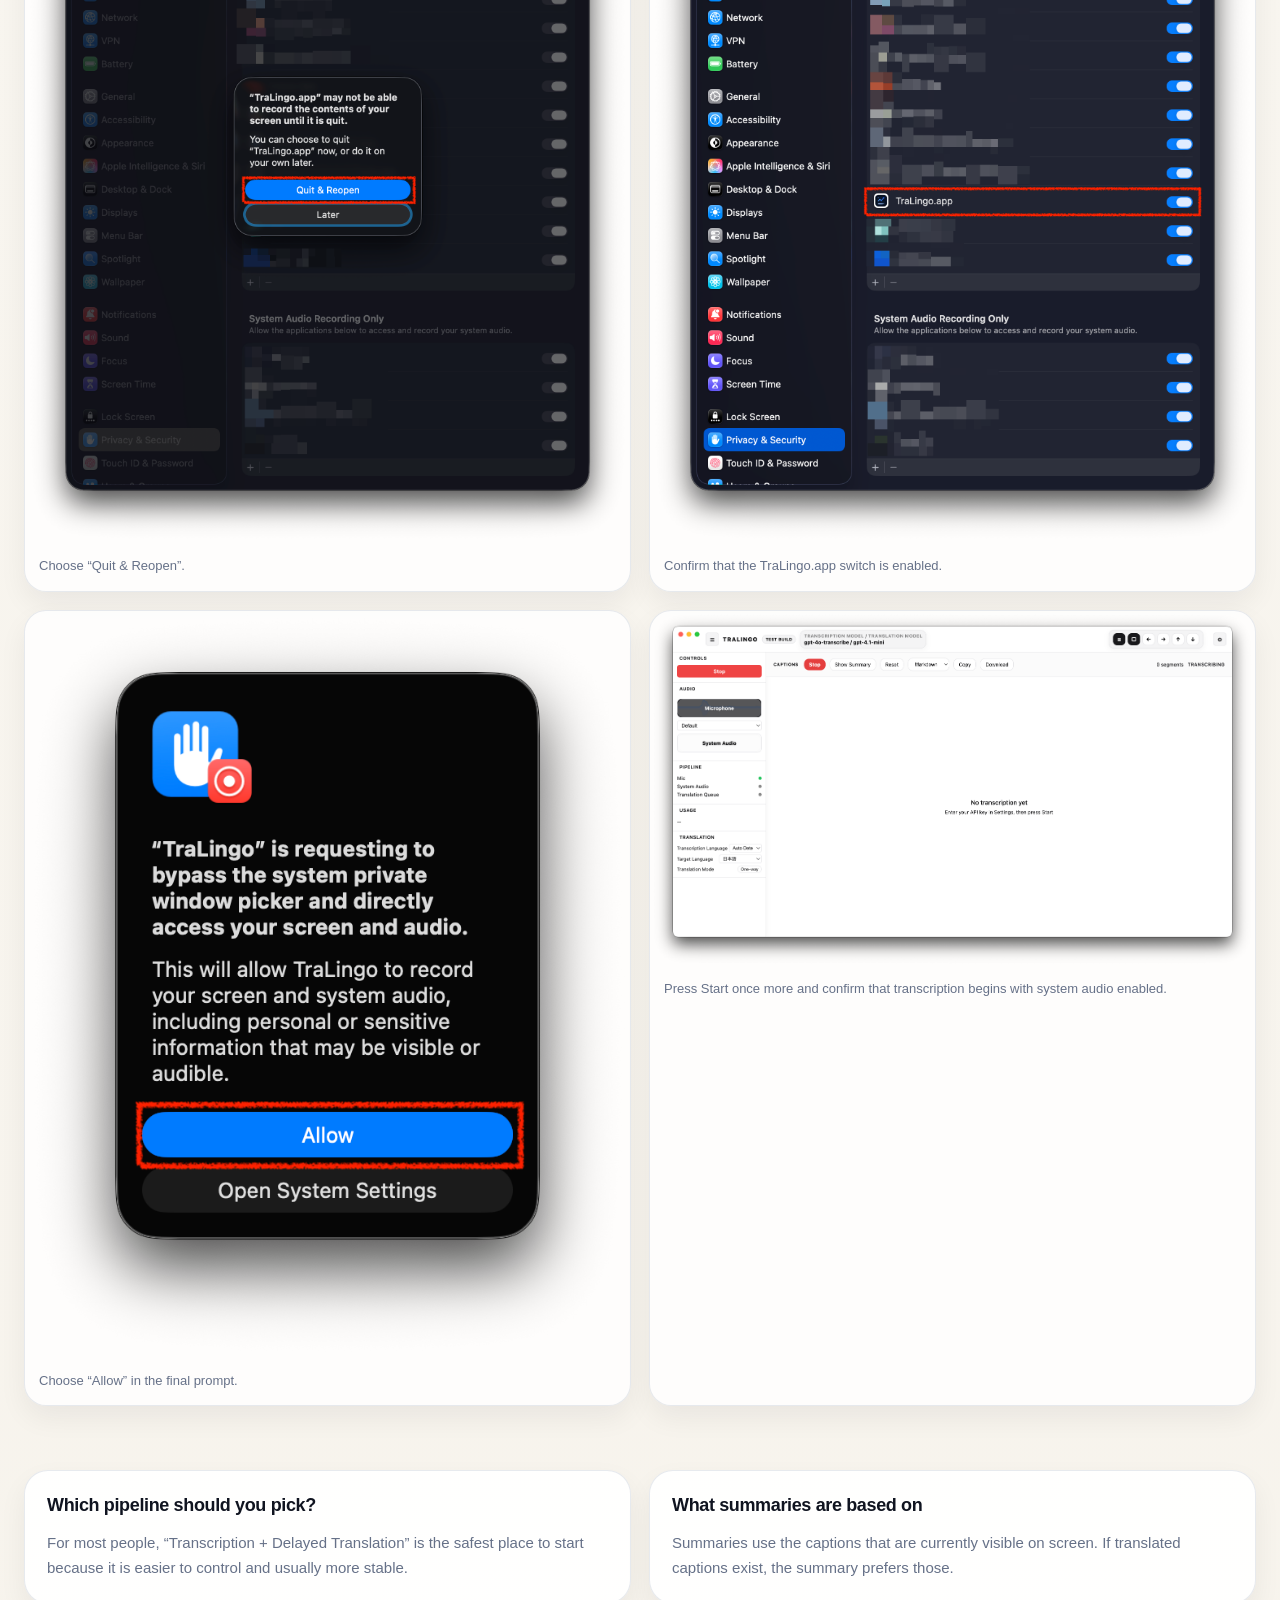
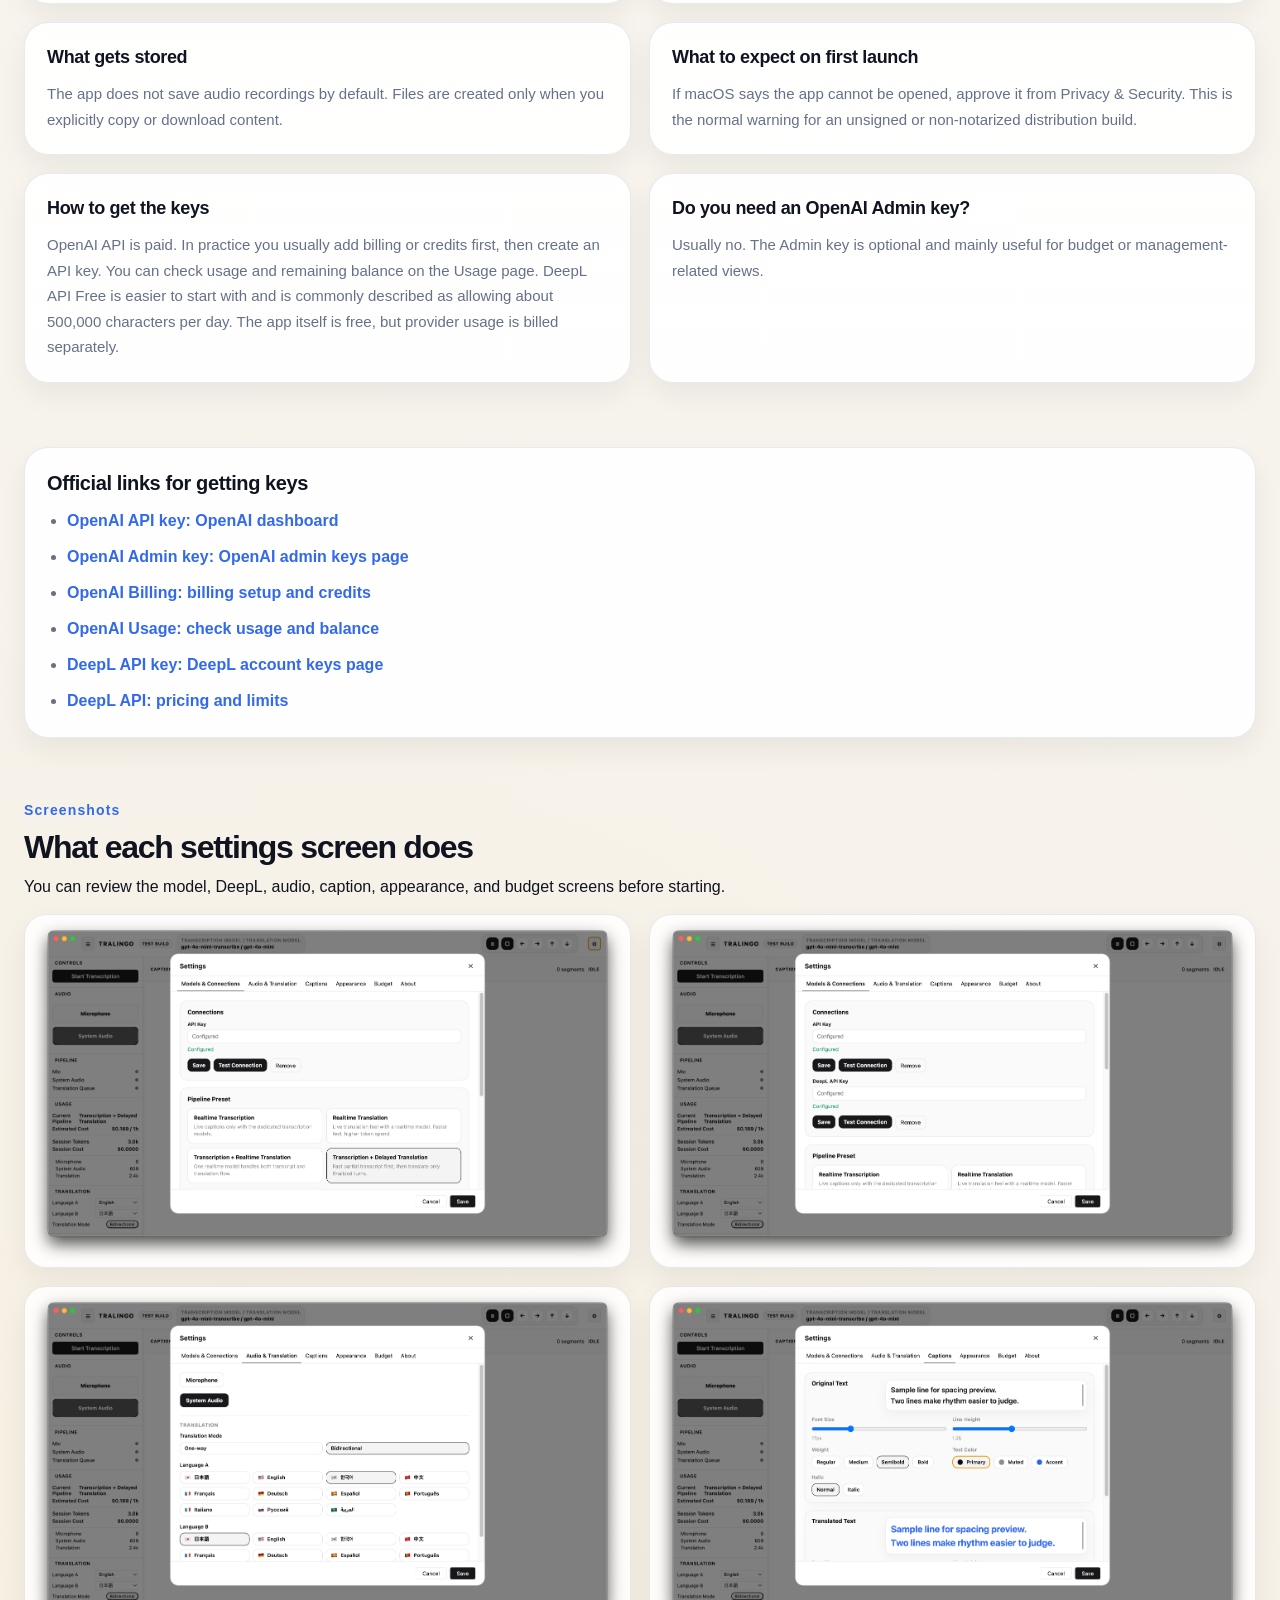
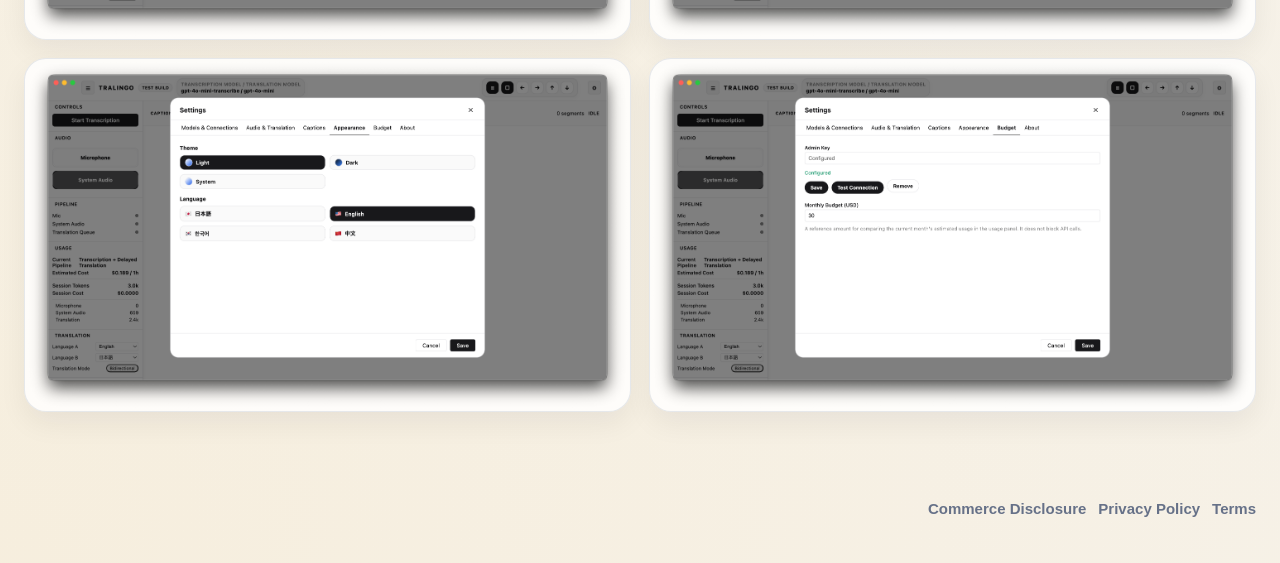
==== commit fb89171d: "docs: improve public onboarding and screenshots" ====
--- a/site/docs.html
+++ b/site/docs.html
@@ -117,6 +117,14 @@
             <img class="screenshot-image zoomable-image" src="./assets/screenshots/mic-first.png" alt="Microphone permission" />
           </figure>
         </article>
+        <article class="step-card">
+          <span class="story-step">7</span>
+          <h3 data-i18n="docs_step_7_title"></h3>
+          <p data-i18n="docs_step_7_body"></p>
+          <figure class="inline-shot">
+            <img class="screenshot-image zoomable-image" src="./assets/screenshots/mic-first2.png" alt="Microphone transcription started" />
+          </figure>
+        </article>
       </section>
 
       <section class="screenshot-section">
@@ -145,6 +153,10 @@
           <figure class="shot-gallery-card">
             <img class="screenshot-image zoomable-image" src="./assets/screenshots/system-audio-first5.png" alt="System audio permission 5" />
             <figcaption class="shot-caption" data-i18n="docs_system_audio_caption_5"></figcaption>
+          </figure>
+          <figure class="shot-gallery-card">
+            <img class="screenshot-image zoomable-image" src="./assets/screenshots/system-audio-first6.png" alt="System audio transcription started" />
+            <figcaption class="shot-caption" data-i18n="docs_system_audio_caption_6"></figcaption>
           </figure>
         </div>
       </section>
@@ -182,6 +194,7 @@
           <ul class="docs-links">
             <li><a href="https://platform.openai.com/settings/organization/api-keys" target="_blank" rel="noreferrer" data-i18n="docs_link_openai_api"></a></li>
             <li><a href="https://platform.openai.com/settings/organization/admin-keys" target="_blank" rel="noreferrer" data-i18n="docs_link_openai_admin"></a></li>
+            <li><a href="https://platform.openai.com/settings/organization/billing/overview" target="_blank" rel="noreferrer" data-i18n="docs_link_openai_billing"></a></li>
             <li><a href="https://platform.openai.com/usage" target="_blank" rel="noreferrer" data-i18n="docs_link_openai_usage"></a></li>
             <li><a href="https://www.deepl.com/en/your-account/keys" target="_blank" rel="noreferrer" data-i18n="docs_link_deepl_api"></a></li>
             <li><a href="https://www.deepl.com/pro-api" target="_blank" rel="noreferrer" data-i18n="docs_link_deepl_pricing"></a></li>
--- a/site/styles.css
+++ b/site/styles.css
@@ -677,6 +677,10 @@
   margin-top: 16px;
 }
 
+.inline-shot--compact {
+  max-width: 320px;
+}
+
 .shot-caption {
   padding: 12px 14px 14px;
   font-size: 13px;
@@ -720,7 +724,7 @@
   position: relative;
   width: min(1200px, calc(100vw - 80px));
   max-height: calc(100vh - 80px);
-  padding: 18px;
+  padding: 54px 18px 18px;
   border-radius: 28px;
   background: rgba(255, 255, 255, 0.94);
   border: 1px solid rgba(255, 255, 255, 0.92);
@@ -750,6 +754,32 @@
   cursor: pointer;
 }
 
+.lightbox-nav {
+  position: absolute;
+  top: 50%;
+  transform: translateY(-50%);
+  width: 48px;
+  height: 48px;
+  border: 1px solid rgba(44, 62, 102, 0.12);
+  border-radius: 999px;
+  background: rgba(255, 255, 255, 0.92);
+  color: var(--text);
+  font-size: 28px;
+  line-height: 1;
+  cursor: pointer;
+  display: inline-flex;
+  align-items: center;
+  justify-content: center;
+}
+
+.lightbox-prev {
+  left: 16px;
+}
+
+.lightbox-next {
+  right: 16px;
+}
+
 .site-footer {
   display: flex;
   justify-content: flex-end;
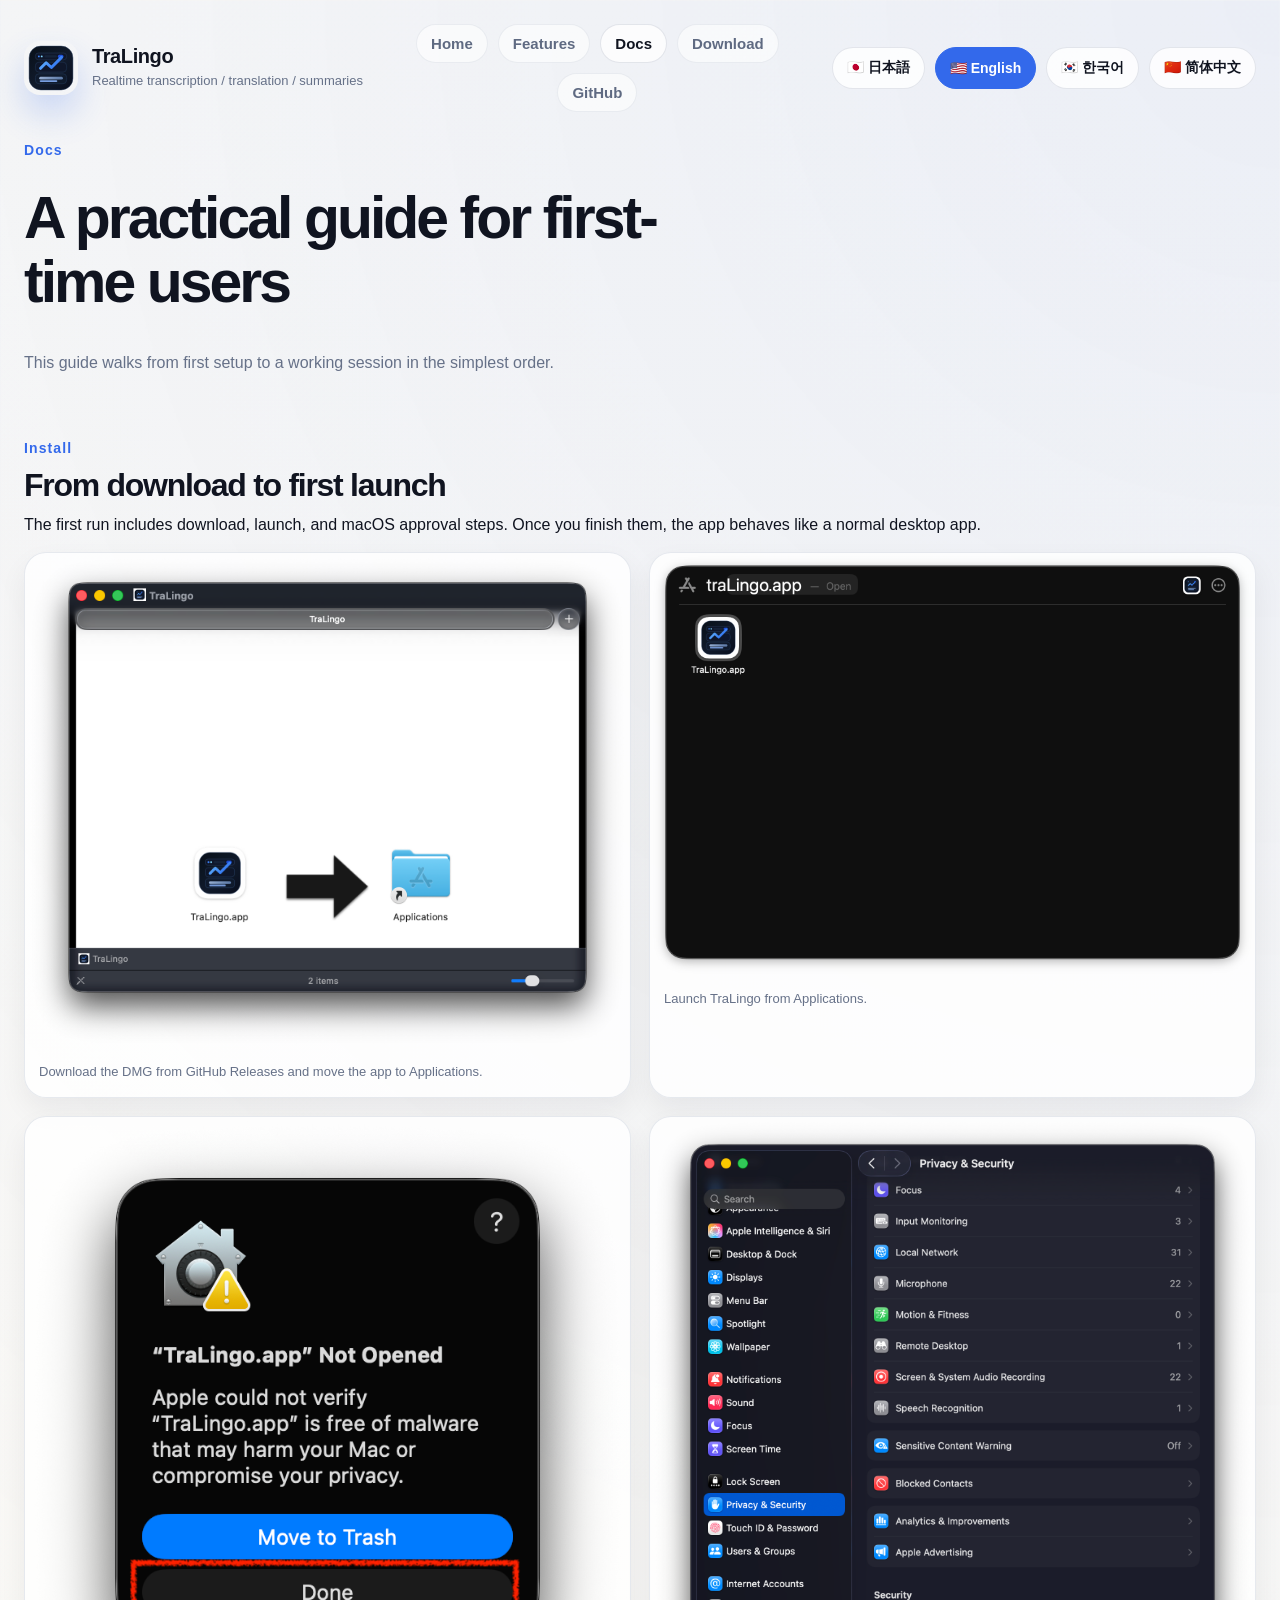
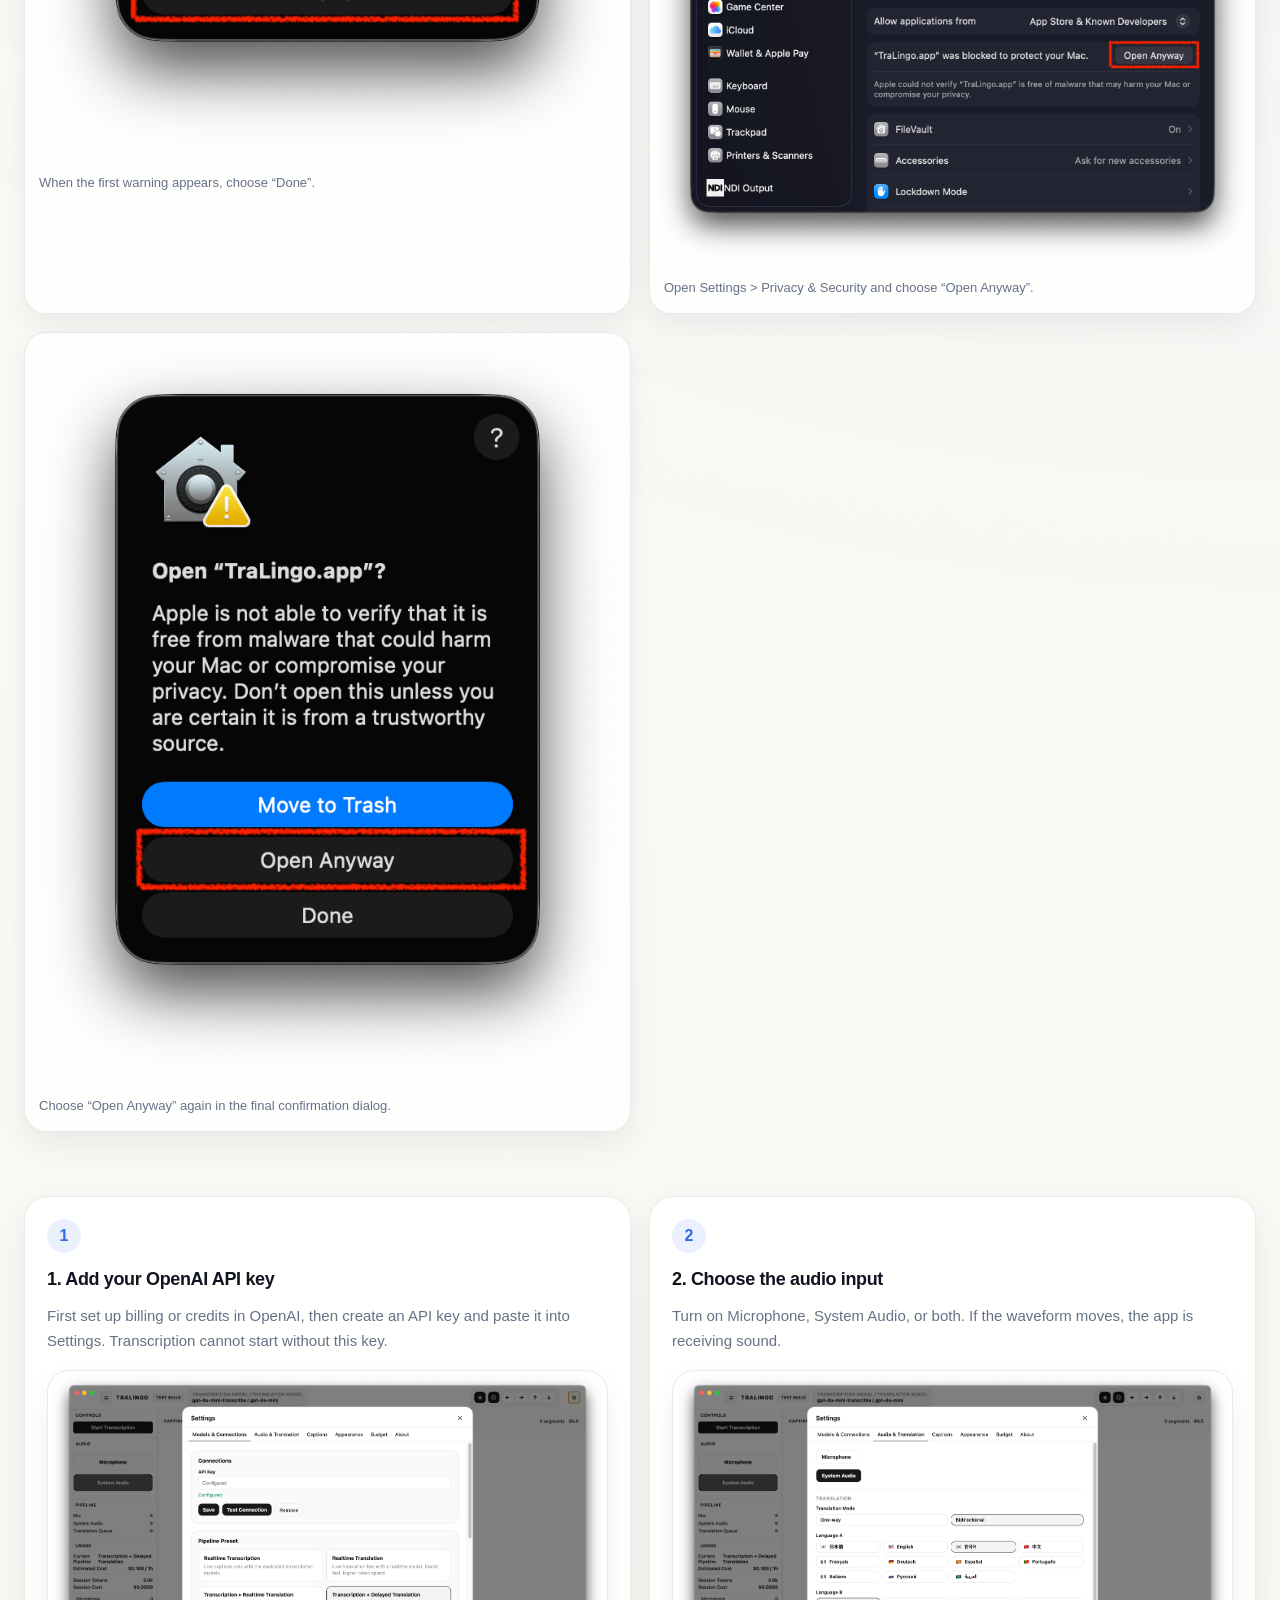
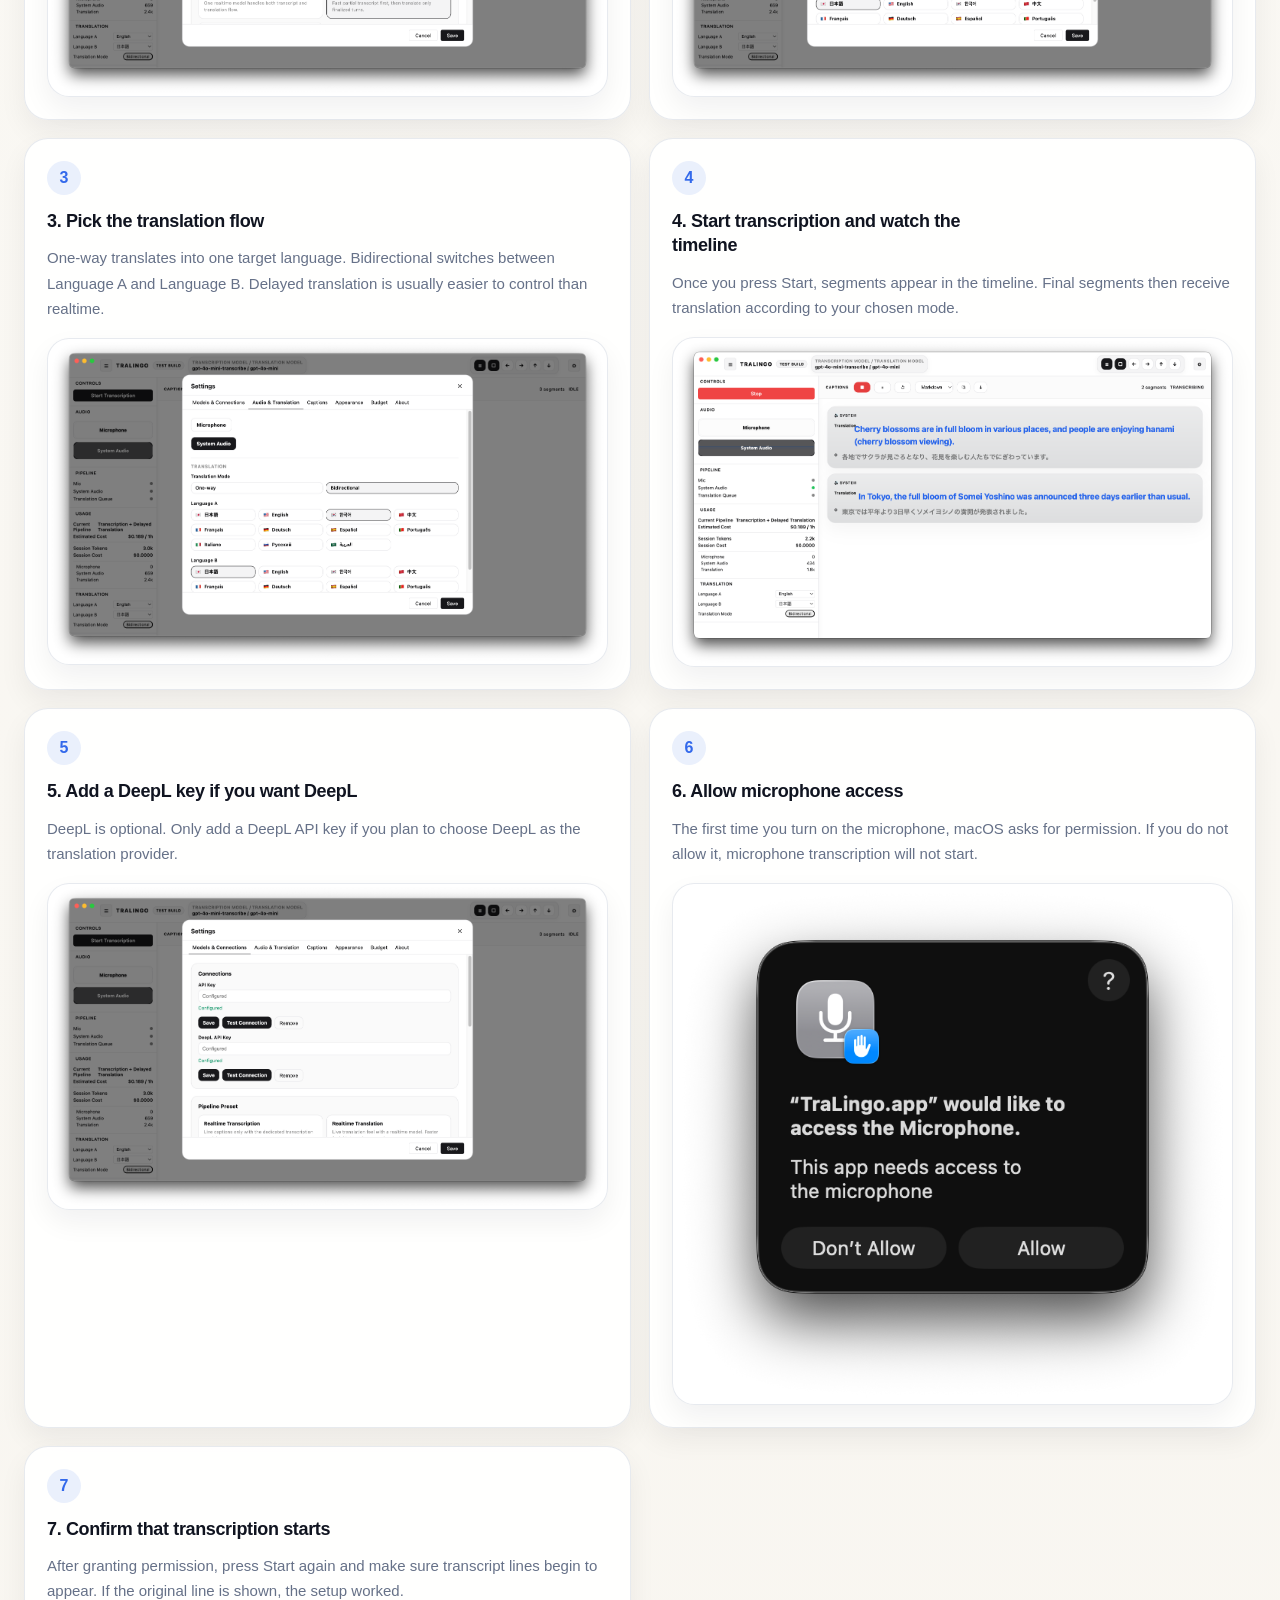
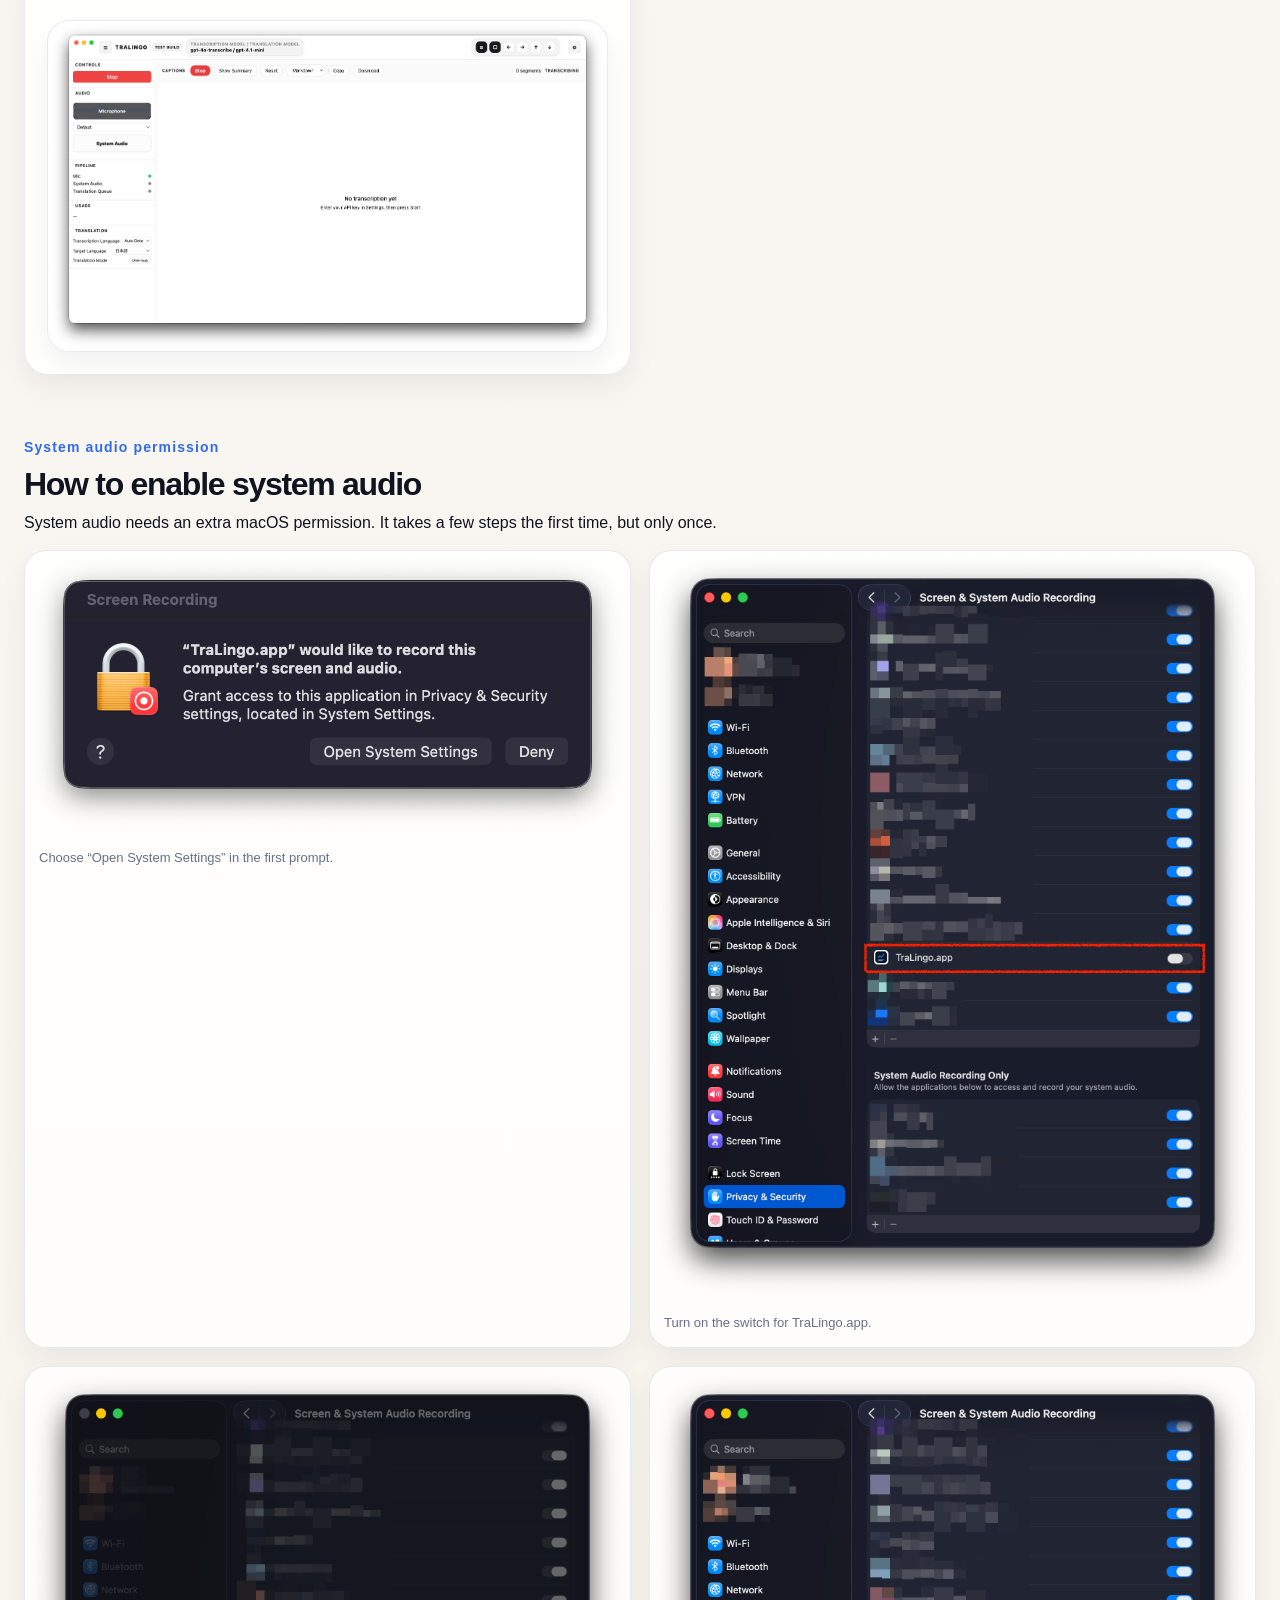
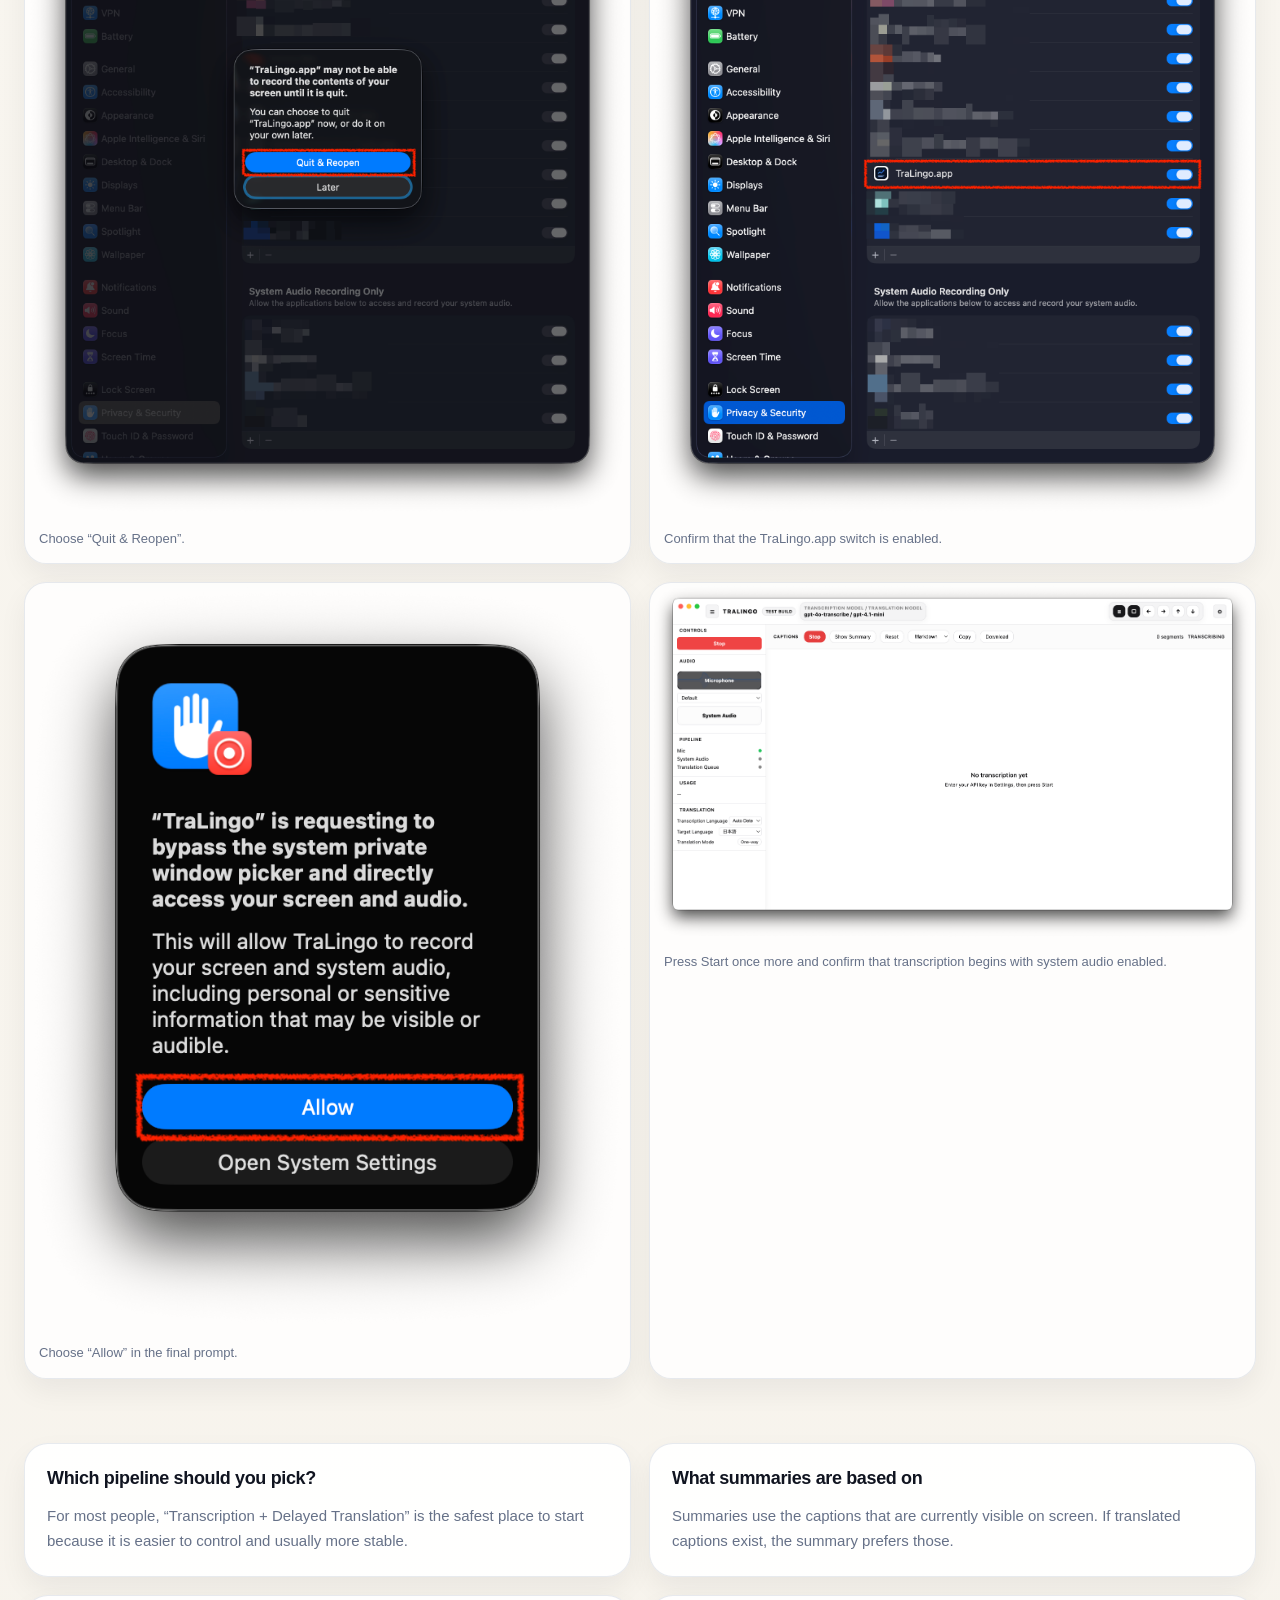
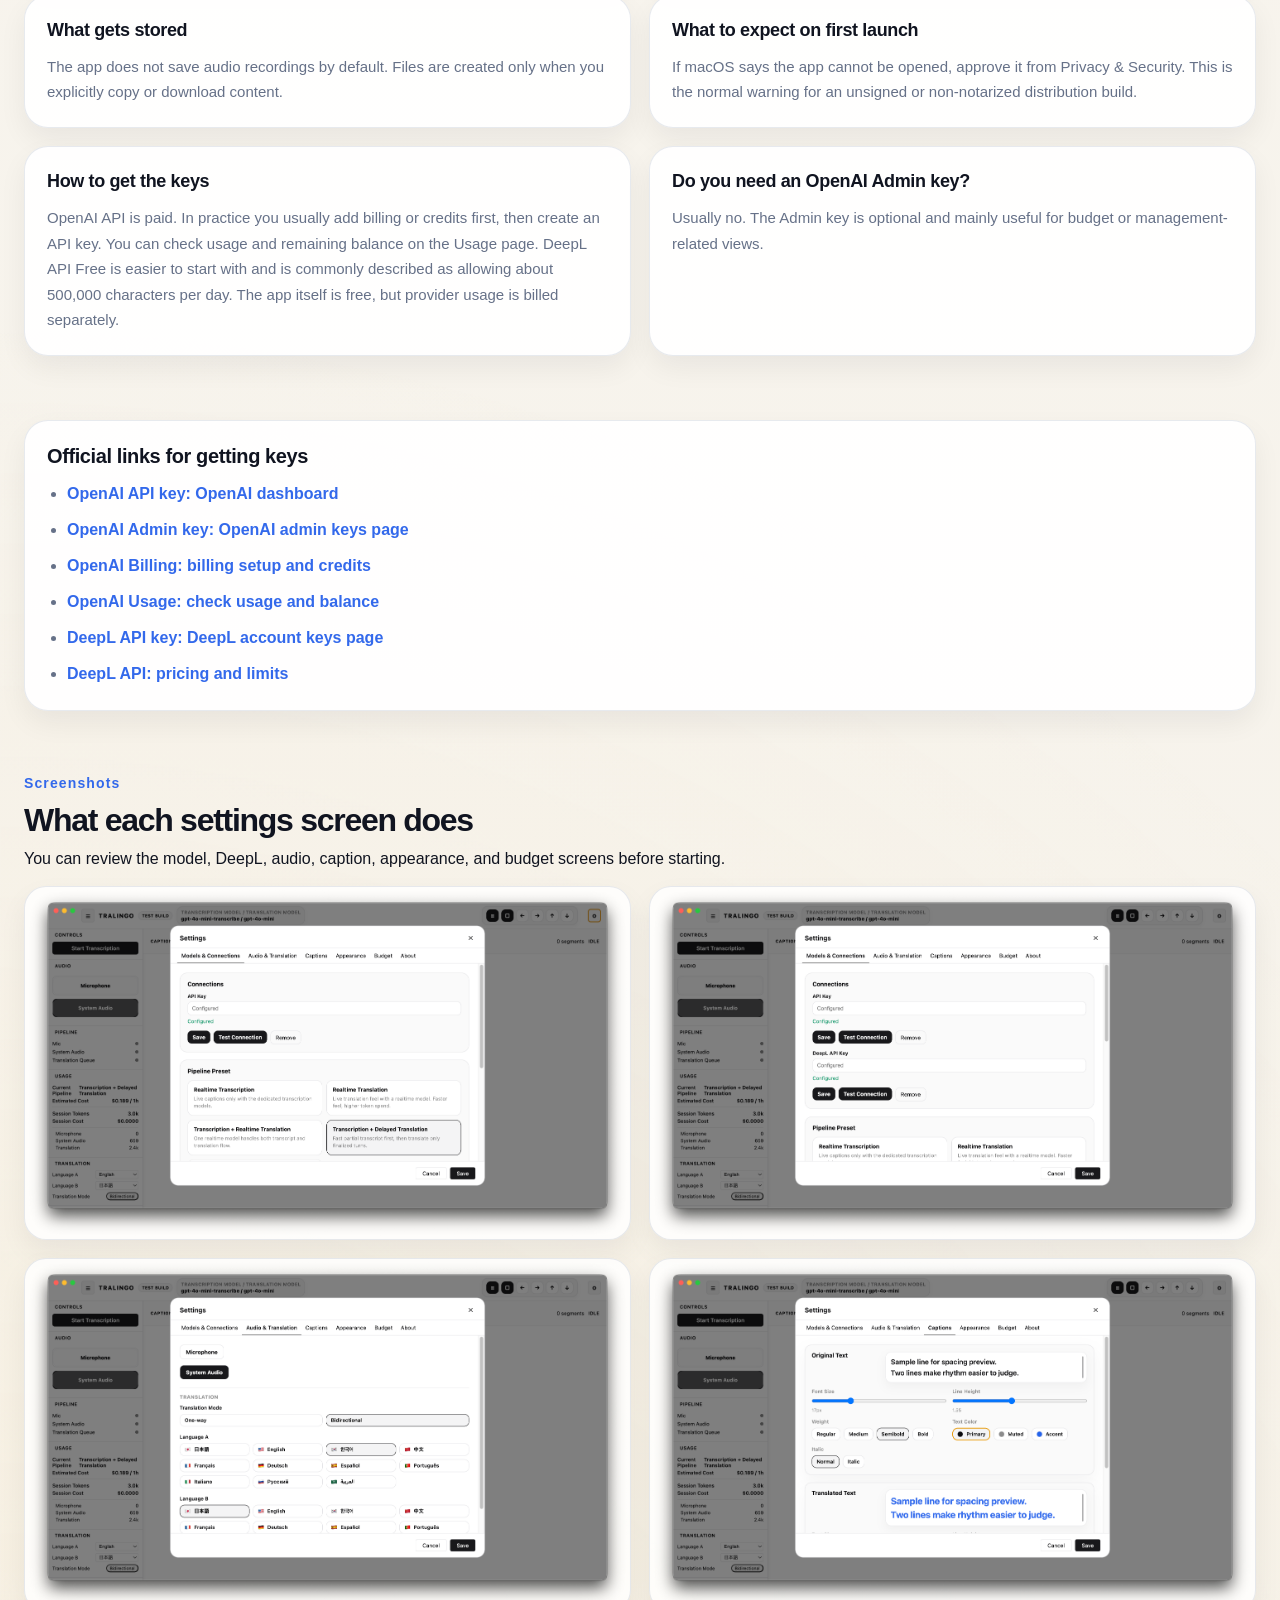
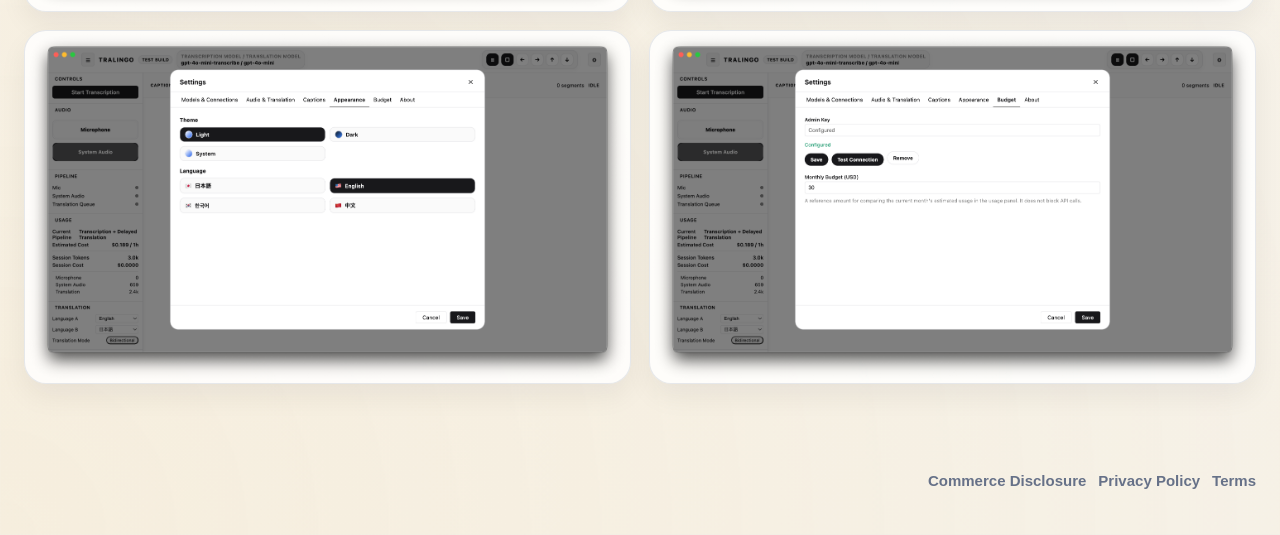
==== commit e3fc45b8: "release: publish v0.1.3" ====
--- a/site/docs.html
+++ b/site/docs.html
@@ -35,7 +35,7 @@
       <section class="section-intro">
         <div class="eyebrow" data-i18n="docs_eyebrow"></div>
         <h1 data-i18n="docs_title"></h1>
-        <p class="lede" data-i18n="docs_intro"></p>
+        <p class="lede lede--single-line" data-i18n="docs_intro"></p>
       </section>
 
       <section class="screenshot-section">
--- a/site/styles.css
+++ b/site/styles.css
@@ -216,6 +216,11 @@
   font-size: 16px;
 }
 
+.lede--single-line {
+  max-width: none;
+  white-space: nowrap;
+}
+
 .hero-points,
 .cta-row,
 .download-actions,
@@ -610,6 +615,10 @@
   display: grid;
   grid-template-columns: repeat(2, minmax(0, 1fr));
   gap: 18px;
+}
+
+.origin-section {
+  margin-top: 88px;
 }
 
 .download-grid {
@@ -863,6 +872,10 @@
   .download-grid {
     grid-template-columns: 1fr 1fr;
   }
+
+  .lede--single-line {
+    white-space: normal;
+  }
 }
 
 @media (max-width: 920px) {
